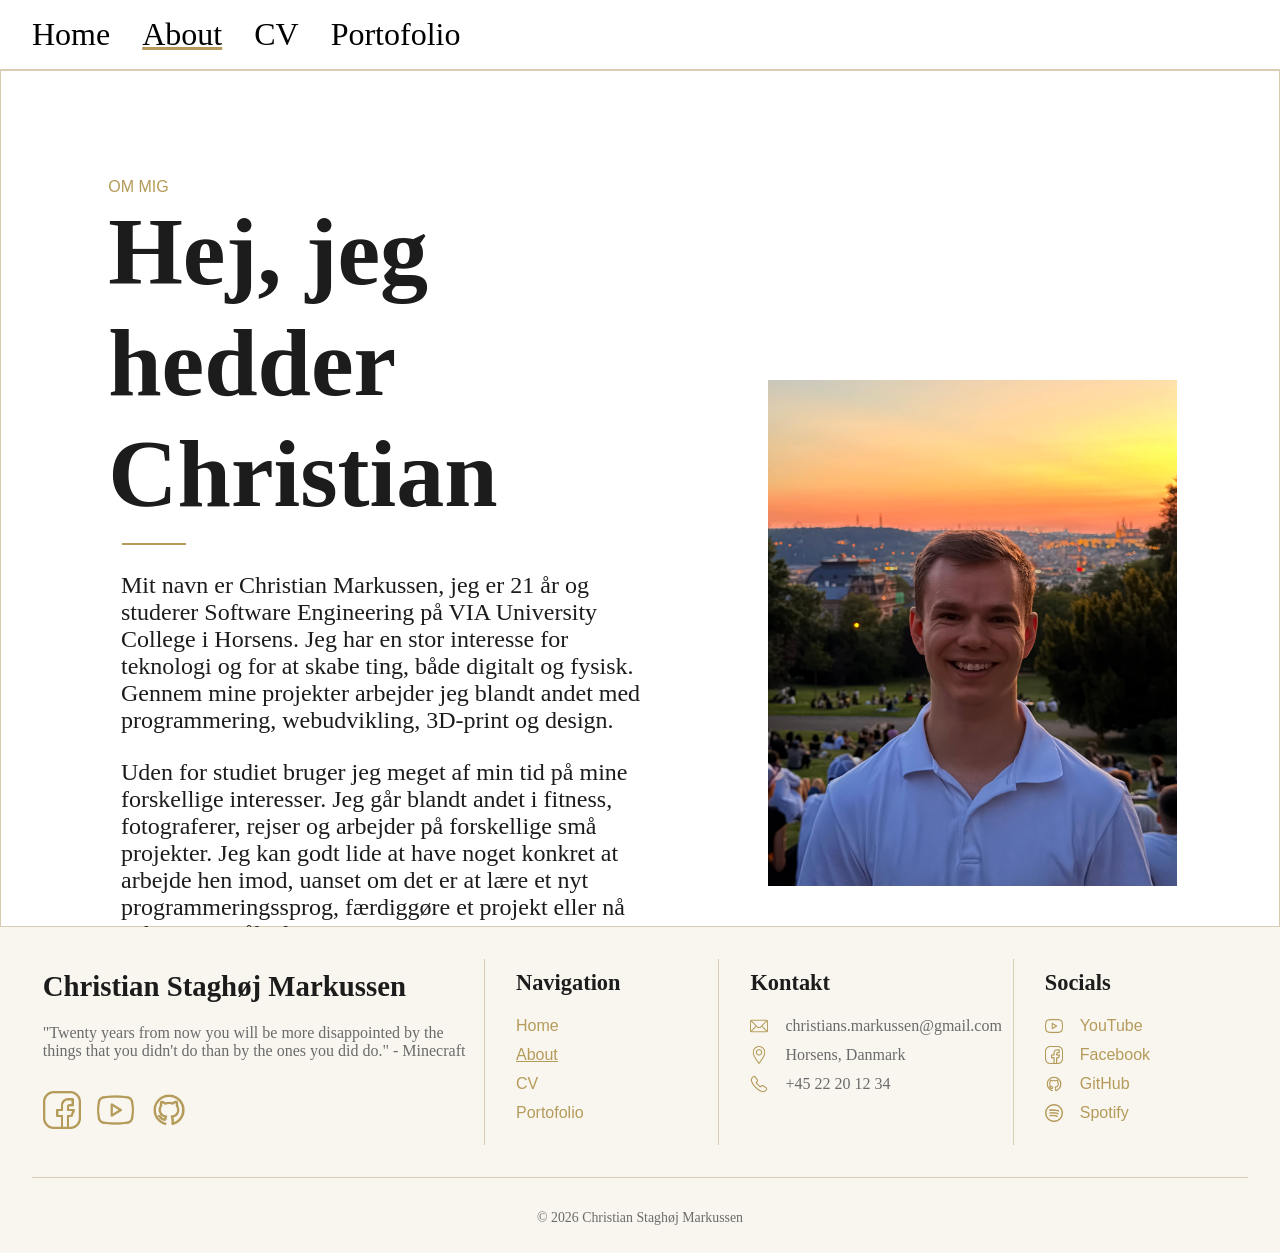
==== about.html @ 7dbb1037 "prøver dette" ====
<!doctype html>
<html lang="en">
  <head>
    <meta charset="UTF-8" />
    <meta name="viewport" content="width=device-width, initial-scale=1.0" />
    <link rel="stylesheet" href="style.css" />
    <title>Portofolio</title>
  </head>
  <body>
    <div class="wrapper">
      <header>
        <nav>
          <ul>
            <li><a href="index.html">Home</a></li>
            <li><a href="about.html" class="active">About</a></li>
            <li><a href="cv.html">CV</a></li>
            <li><a href="portofolio.html">Portofolio</a></li>
          </ul>
        </nav>
      </header>
      <main class="grow">
        <div id="about-intro">
          <section>
            <h3>OM MIG</h3>
            <h1>Hej, jeg hedder Christian</h1>
            <div id="smol-line"></div>
            <p>
              Mit navn er Christian Markussen, jeg er 21 år og studerer Software
              Engineering på VIA University College i Horsens. Jeg har en stor
              interesse for teknologi og for at skabe ting, både digitalt og
              fysisk. Gennem mine projekter arbejder jeg blandt andet med
              programmering, webudvikling, 3D-print og design.
            </p>
            <p>
              Uden for studiet bruger jeg meget af min tid på mine forskellige
              interesser. Jeg går blandt andet i fitness, fotograferer, rejser
              og arbejder på forskellige små projekter. Jeg kan godt lide at
              have noget konkret at arbejde hen imod, uanset om det er at lære
              et nyt programmeringssprog, færdiggøre et projekt eller nå et
              bestemt mål i fitness.
            </p>
            <div id="oplysning-container">
              <div class="oplysninger">
                <h2>21</h2>
                <p>år</p>
              </div>
              <div class="oplysninger">
                <h2>VIA</h2>
                <p>Software Ingeniør</p>
              </div>
              <div class="oplysninger">
                <h2>Horsens</h2>
                <p>Danmark</p>
              </div>
            </div>
          </section>
          <img
            id="portræt"
            src="Pictures/profilpicture.jpeg"
            alt="Et portræt af Christian"
          />
        </div>
      </main>

      <footer>
        <div class="foot-container">
          <div class="footer-section">
            <h1>Christian Staghøj Markussen</h1>
            <p>
              "Twenty years from now you will be more disappointed by the things
              that you didn't do than by the ones you did do." - Minecraft
            </p>
            <div class="logo-section">
              <img src="Pictures/facebook2.png" />
              <img src="Pictures/youtube2.png" />
              <img src="Pictures/github2.png" />
            </div>
          </div>

          <div class="footer-section">
            <h2>Navigation</h2>
            <ul>
              <li><a href="index.html">Home</a></li>
              <li><a href="about.html" class="active">About</a></li>
              <li><a href="cv.html">CV</a></li>
              <li><a href="portofolio.html">Portofolio</a></li>
            </ul>
          </div>

          <div class="footer-section">
            <h2>Kontakt</h2>

            <ul>
              <!--Sæt billede/logo in før lists-->

              <li class="logo" id="email">christians.markussen@gmail.com</li>
              <li class="logo" id="location">Horsens, Danmark</li>
              <li class="logo" id="phone">+45 22 20 12 34</li>
            </ul>
          </div>

          <div class="footer-section">
            <h2>Socials</h2>
            <ul>
              <!--Sæt YouTube video link til rick roll, tihi-->
              <li class="logo" id="youtube">
                <a
                  href="https://youtu.be/eBGIQ7ZuuiU?si=LG_zE3KjSKzvpALM"
                  target="_blank"
                  >YouTube</a
                >
              </li>
              <li class="logo" id="facebook">
                <a
                  href="https://www.facebook.com/christians.markussen/"
                  target="_blank"
                  >Facebook</a
                >
              </li>
              <li class="logo" id="github">
                <a href="https://github.com/ChristianMarkussen" target="_blank"
                  >GitHub</a
                >
              </li>
              <li class="logo" id="spotify">
                <a href="https://open.spotify.com/user/chsm8732" target="_blank"
                  >Spotify</a
                >
              </li>
            </ul>
          </div>
        </div>

        <h3>&#169; 2026 Christian Staghøj Markussen</h3>
      </footer>
    </div>
  </body>
</html>
---- style.css ----
:root {
  --background-color: #f9f6f0;
  --headline-color: #1c1c1c;
  --ancher-color: #b59b5a;
  --border-color: #d8cdb3;
  --subtext-color: #6b6b6b;
}

body {
  margin: 0;
  font-size: 4rem;
  text-align: center;
  background-color: white;
}

.wrapper {
  display: grid;
  grid-template: auto 1fr auto / auto 1fr auto;
  grid-template-columns: minmax(0, 1fr);
  min-height: 100vh;
  grid-template-areas:
    "header"
    "main"
    "footer";
}

.active {
  text-decoration: underline;
  text-decoration-color: var(--ancher-color);
}

header {
  grid-area: header;
}

/*NAVIGATION - NAVIGATION - NAVIGATION - NAVIGATION*/
nav {
  font-family: Georgia, "Times New Roman", Times, serif;
  font-weight: normal;
  background-color: white;
  margin: 0rem;
  border-bottom: 1px solid var(--border-color);
}

nav ul {
  padding: 1rem;
  display: flex;
  flex-wrap: wrap;
  justify-content: left;
  list-style: none;
  font-size: 2rem;
  margin: 0rem;
}

nav a {
  text-decoration: none;
  color: rgb(0, 0, 0);
  padding: 1rem;
  border-radius: 20px;
}

nav a:hover {
  background-color: rgb(217, 217, 217);
}

/*MAIN - MAIN - MAIN - MAIN - MAIN - MAIN - MAIN*/
main {
  grid-area: main;
}

.section {
  padding: 1rem;
  flex-grow: grow;
  background-image: url(Pictures/backgroundjapan.jpeg);
  background-size: cover;
  background-position: right;
  background-repeat: no-repeat;
}

.section h1 {
  font-size: 3rem;
  text-align: left;
  padding-left: 1rem;
  max-width: 100%;
  overflow-wrap: break-word;
}

.section p {
  font-size: 1rem;
  font-family: Georgia, "Times New Roman", Times, serif;
  padding-left: 1rem;
  max-width: 90%;
}

/* INTROTEXT - INTROTEXT - INTROTEXT - INTROTEXT */
.introtext img {
  width: 45%;
  height: auto;
  float: right;
  margin-left: 10px;
  margin-right: 10px;
}

.introtext {
  /*width: 30%;*/
  max-width: 30%;
  box-sizing: border-box;
  overflow: auto;

  text-align: left;
  margin: 3rem;
  margin-top: 5rem;
  background-color: white;

  border-style: groove;
  border-radius: 5px;
}

.introtext a {
  text-decoration: none;
  font-family: "Helvetica Neue", Helvetica, Arial, sans-serif;
  font-style: italic;
  color: var(--ancher-color);
  background-color: white;
  border: 1px solid#b59b5a;

  padding: 0.67rem;
  padding-left: 1.2rem;
  padding-right: 1.2rem;

  border-radius: 2rem;
  font-size: 1rem;
}

.introtext a:hover {
  background-color: #b59b5a;
  color: white;
}

.introtext ul {
  padding: 0.67rem;
  margin: 0rem;
  list-style: none;
}

/* FOOTER - FOOTER - FOOTER - FOOTER -- ik ai btw*/
footer {
  grid-area: footer;
  /*display: grid;
  grid-template-columns: 2fr 1fr 1fr 1fr;
  gap: 0.5rem;
  padding: 1rem;*/
  background-color: var(--background-color);
}

.foot-container {
  display: grid;
  grid-template-columns: 2fr 1fr 1fr 1fr;
  gap: 0.5rem;
  padding-bottom: 2rem;
  margin: 2rem;
  border-bottom: 1px solid var(--border-color);
}

.footer-section:not(:last-child) {
  border-right: 1px solid var(--border-color);
}

.logo-section {
  text-align: left;
  padding-left: 0.67rem;
}

.logo-section > img {
  width: 2.367rem;
}

footer h1 {
  font-size: 1.8rem;
  text-align: left;
  max-width: 100%;
  overflow-wrap: break-word;
  padding: 0.67rem;
  margin: 0;
  color: var(--headline-color);
}

footer h2 {
  font-size: 1.4rem;
  text-align: left;
  max-width: 100%;
  overflow-wrap: break-word;
  padding: 0.67rem;
  padding-left: 1.45rem;
  margin: 0;
  color: var(--headline-color);
}

footer h3 {
  color: var(--subtext-color);
  font-size: 0.867rem;
  font-weight: 500;
  margin: 1.67rem;
}

footer p {
  font-size: 1rem;
  text-align: left;
  max-width: 100%;
  overflow-wrap: break-word;
  padding: 0.67rem;
  margin: 0;
  color: var(--subtext-color);
}

footer ul {
  list-style: none;
  text-decoration: none;
  text-align: left;
  padding: 0.67rem;
  padding-left: 1.45rem;
  margin: 0;
  color: var(--subtext-color);
}

footer li {
  display: grid;
  font-size: 1rem;
  margin-bottom: 0.6767rem;
}

.logo {
  padding-left: 35px;
  background-repeat: no-repeat;
  background-size: contain;
}

#email {
  background-image: url(Pictures/email2.png);
}

#location {
  background-image: url(Pictures/location2.png);
}

#phone {
  background-image: url(Pictures/phone2.png);
}

#youtube {
  background-image: url(Pictures/youtube2.png);
}

#facebook {
  background-image: url(Pictures/facebook2.png);
}

#github {
  background-image: url(Pictures/github2.png);
}

#spotify {
  background-image: url(Pictures/spotify2.png);
}

footer a {
  text-decoration: none;
  color: var(--ancher-color);
  font-family: sans-serif;
  font-weight: 500;
}

/*Portofolio - Portofolio - Portofolio - Portofolio*/
.grow {
  display: flex;
  flex-direction: column;
  align-items: center;
  flex-grow: grow;
}

#projekt-title {
  font-size: 3.67rem;
  margin: 0;
  margin-top: 2rem;
}

#projekt-rubrik {
  font-size: 1rem;
  font-weight: normal;
  font-style: italic;
  color: var(--subtext-color);
}

.project-text h3 {
  font-size: 0.67rem;
  font-weight: normal;
  margin: 0;
  font-family: "Helvetica Neue", Helvetica, Arial, sans-serif;
  color: #b59b5a;
}

.project-text h2 {
  font-size: 1.4rem;
  margin-top: 0.5rem;
}

.project-text p {
  font-size: 1rem;
}

.project-container {
  display: grid;
  grid-template-columns: repeat(3, 1fr);
  gap: 4.4rem;
  margin: 4rem;
  overflow: auto;
  padding: 3rem;
}

.project img {
  width: 90%;
  height: 380px;
  display: block;
  object-fit: cover;
}

#desktop {
  object-position: center;
}

#smol-line {
  width: 64px;
  height: 2px;
  background: var(--ancher-color);
  margin: 0.867rem;
  padding: 0;
}

.project-text {
  position: relative;
  background: white;
  margin: -6rem 0 0 1.67rem;
  padding: 24px;
  text-align: left;
  border-top: 2px solid var(--ancher-color);
  /*Box shadow fundet online*/
  /*box-shadow:
    rgba(0, 0, 0, 0.07) 0px 1px 2px,
    rgba(0, 0, 0, 0.07) 0px 2px 4px,
    rgba(0, 0, 0, 0.07) 0px 4px 8px,
    rgba(0, 0, 0, 0.07) 0px 8px 16px,
    rgba(0, 0, 0, 0.07) 0px 16px 32px,
    rgba(0, 0, 0, 0.07) 0px 32px 64px;*/

  box-shadow:
    rgba(67, 71, 85, 0.27) 0px 0px 0.25em,
    rgba(90, 125, 188, 0.05) 0px 0.25em 1em;
}

/*About - About - About - About - About - About*/
#about-intro {
  display: grid;
  grid-template-columns: 3fr 2fr;
  align-items: center;
  border: 1px solid var(--border-color);
  height: 95vh;
}

section {
  display: flex;
  flex-direction: column;
  margin: 6.7rem;
  text-align: left;
  color: var(--headline-color);
}

section h1 {
  font-size: 6rem;
  margin: 0;
}

section h3 {
  margin: 0;
  font-size: 1rem;
  font-family: "Helvetica Neue", Helvetica, Arial, sans-serif;
  color: var(--ancher-color);
  font-weight: normal;
}

section p {
  font-size: 1.5rem;
  margin: 0.8rem;
}

.oplysninger h2 {
  font-size: 2.67rem;
  margin: 0;
  line-height: 1;
}

.oplysninger p {
  font-size: 1rem;
  font-family: "Helvetica Neue", Helvetica, Arial, sans-serif;
  margin: 0;
  color: var(--subtext-color);
}

#oplysning-container {
  display: flex;
  gap: 3rem;
  padding-top: 25px;
  margin-top: 40px;
  border-top: 1px solid var(--border-color);
  box-sizing: border-box;
}

.oplysninger {
  text-align: left;
  margin: 0;
}

#portræt {
  display: flex;
  max-width: 80%;
  align-items: center;
  justify-content: center;
}

/*Media Queries - Media Queries - Media Queries*/

@media (width>1400px) {
  .section {
    height: 92vh;
  }
  .introtext img {
    max-width: 38%;
  }
}

/* Adjust for UNDER 1000 pixels */
@media (max-width: 1000px) {
  .introtext {
    width: 80%;
    max-width: 50%;
    margin: auto;
    text-align: center;
  }

  .introtext img {
    width: 70%;
    max-width: 90%;
    display: block;
    margin: auto;
    float: none;
  }

  .introtext h1 {
    font-size: 2rem;
    text-align: center;
    padding-left: 0;
  }

  .introtext ul {
    text-align: center;
  }

  nav ul {
    justify-content: center;
  }

  .project-container {
    grid-template-columns: repeat(2, 1fr);
  }
}

@media (max-width: 760px) {
  .foot-container {
    grid-template-columns: 2fr 1fr;
    gap: 0rem;
  }

  /* removes my earlier border-right on each foot-section except last */
  .footer-section:not(:last-child) {
    border-right: none;
  }

  .footer-section:nth-child(odd) {
    border-right: 1px solid var(--border-color);
  }

  .footer-section:nth-child(1),
  .footer-section:nth-child(2) {
    border-bottom: 1px solid var(--border-color);
  }

  .introtext {
    max-width: 67.67%;
  }
}

@media (max-width: 520px) {
  nav ul {
    font-size: 1.5rem;
  }

  .introtext h1 {
    font-size: 1.67rem;
  }

  .project-container {
    grid-template-columns: 1fr;
    margin: 1rem;
  }

  #projekt-title {
    font-size: 2.3rem;
  }

  #projekt-rubrik {
    max-width: 75%;
  }
}

@media (max-width: 400px) {
  .introtext {
    width: auto;
    max-width: 85%;
  }

  .foot-container {
    grid-template-columns: 1fr;
    gap: 0rem;
  }

  .footer-section:nth-child(odd) {
    border-right: none;
  }

  .footer-section:not(:last-child) {
    border-bottom: 1px solid var(--border-color);
  }
}
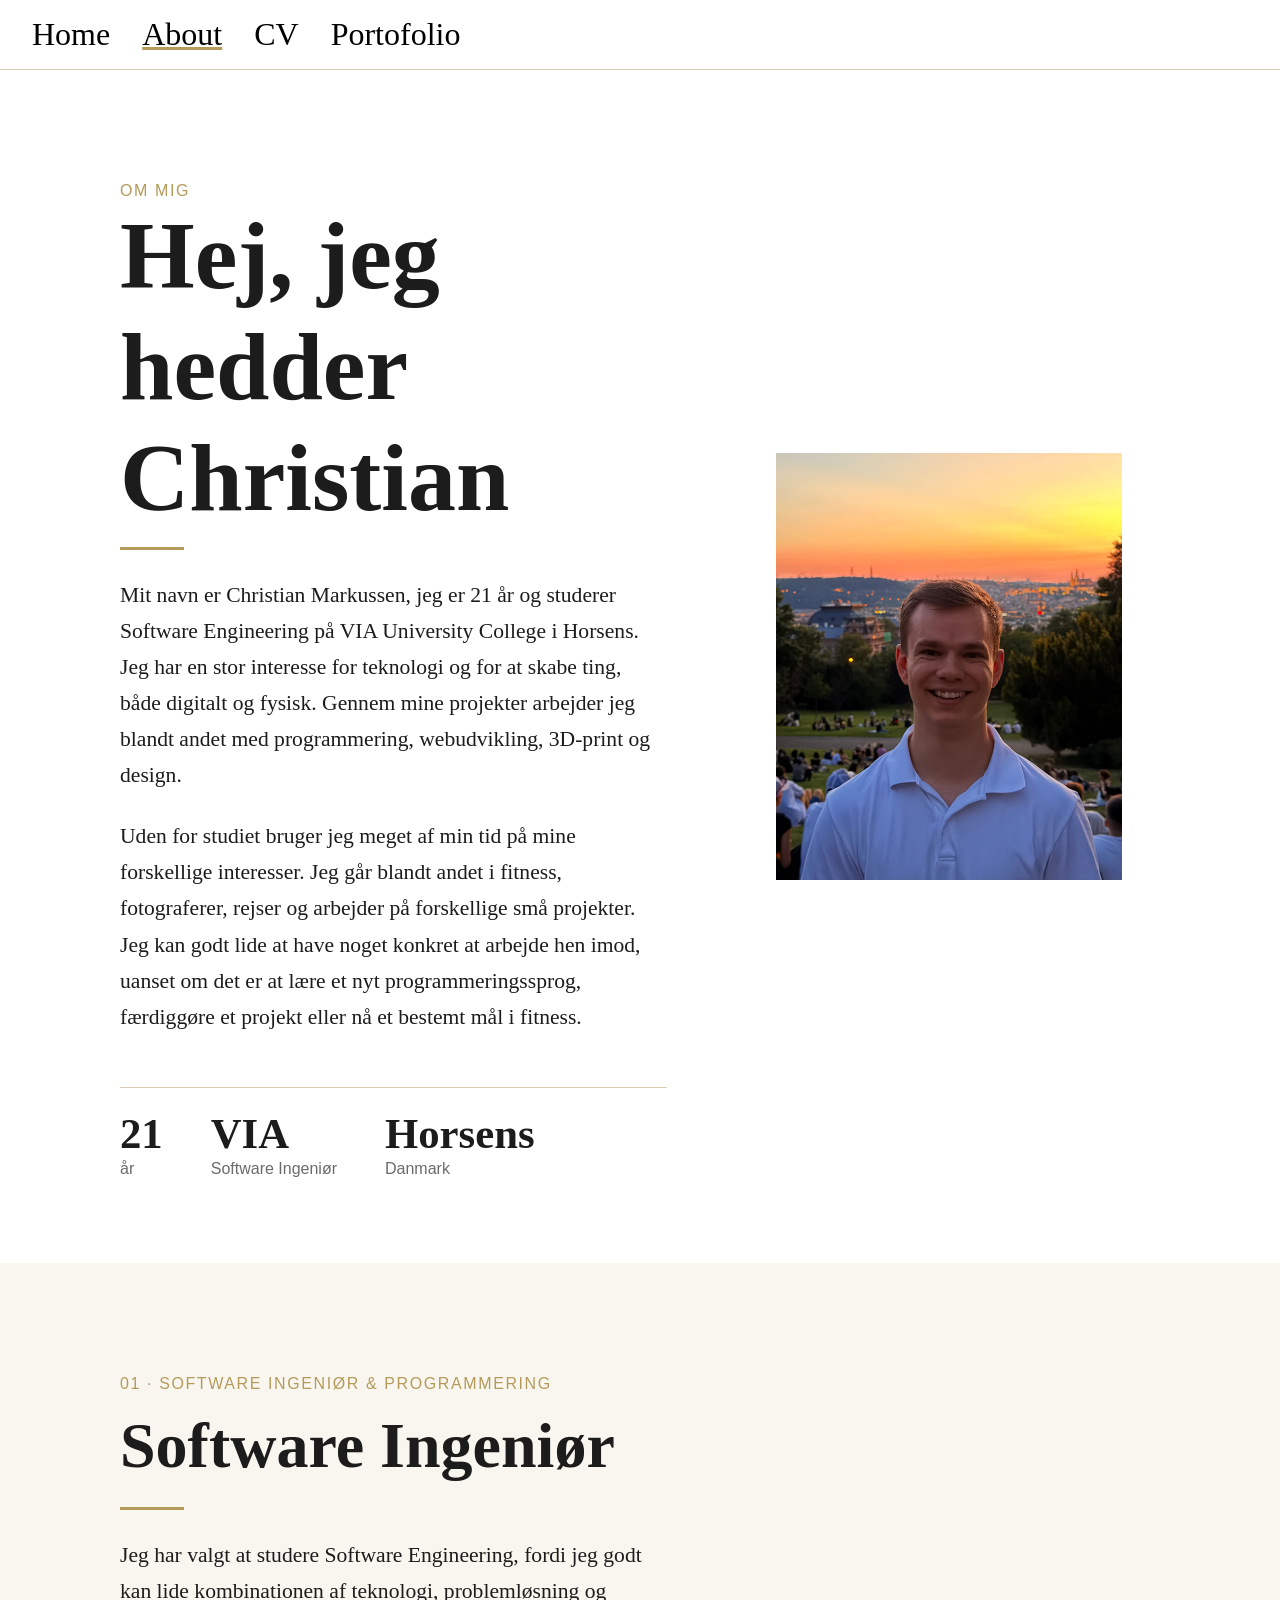
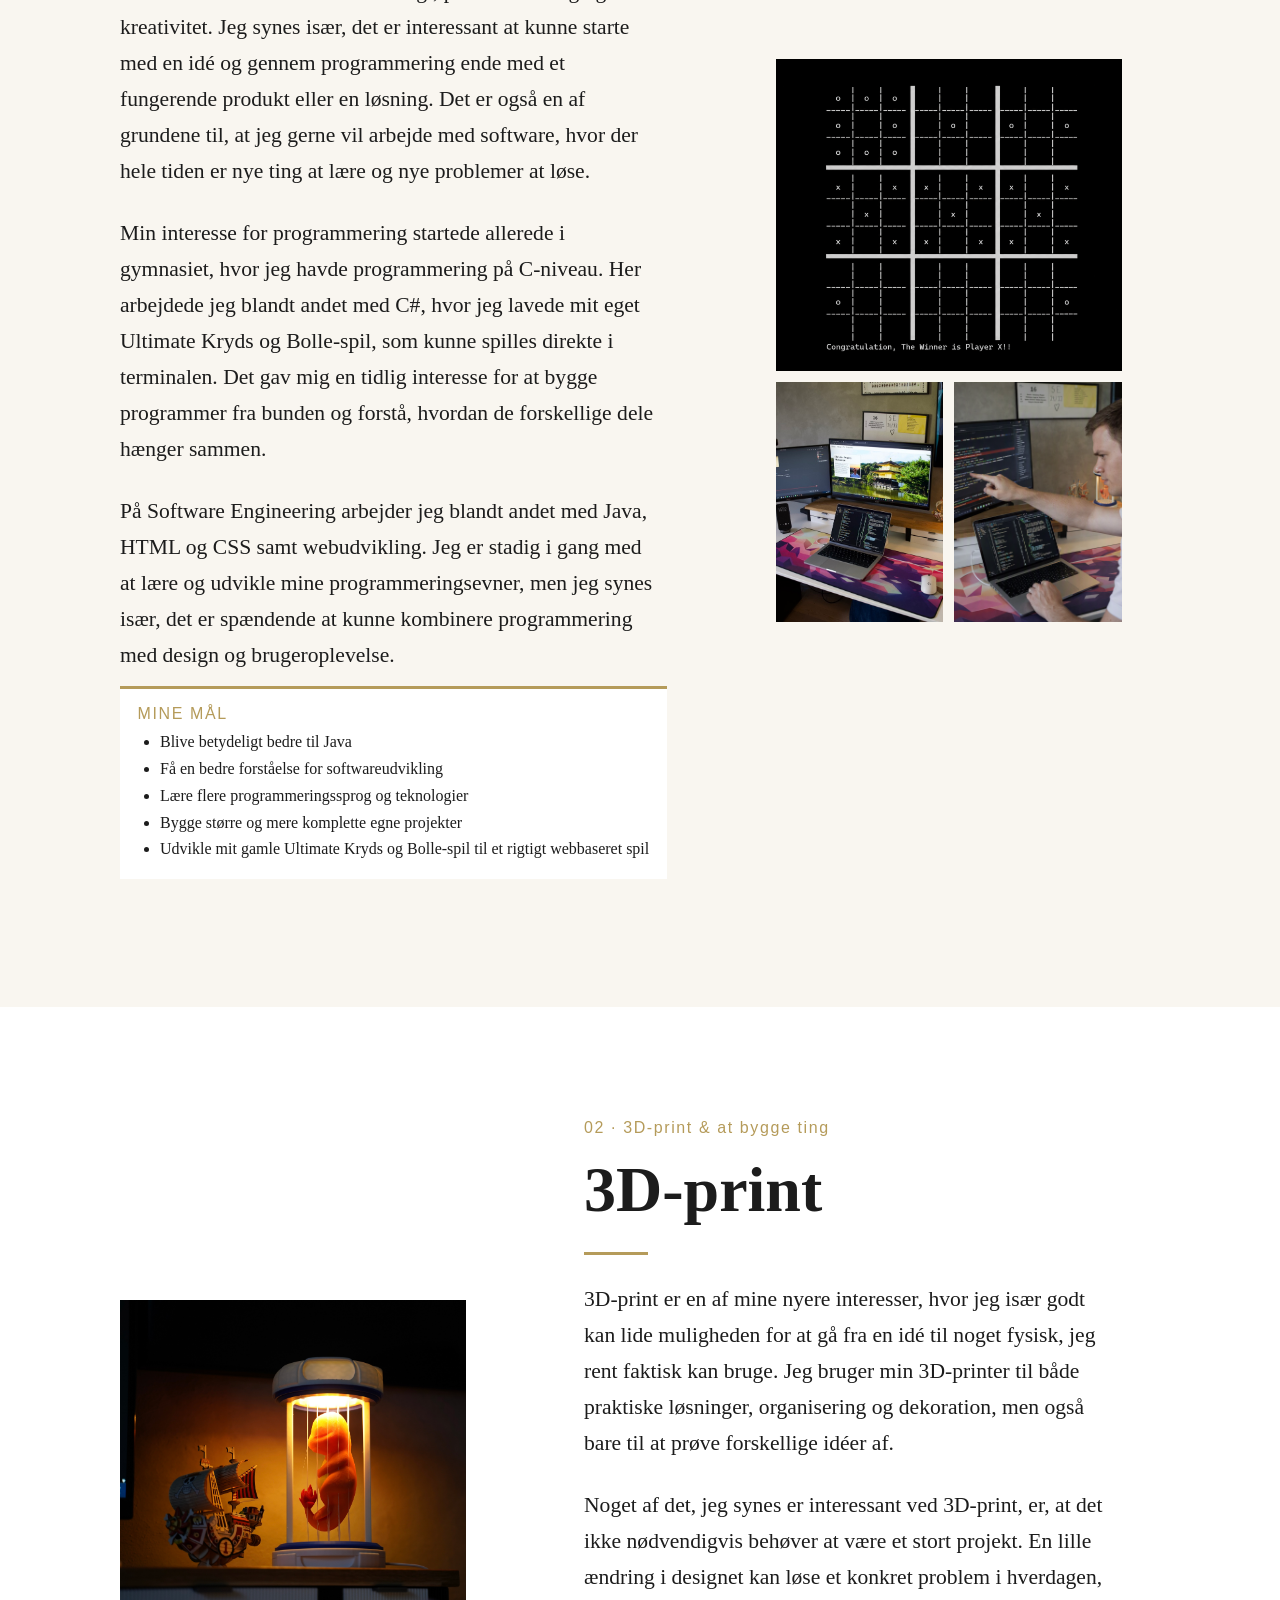
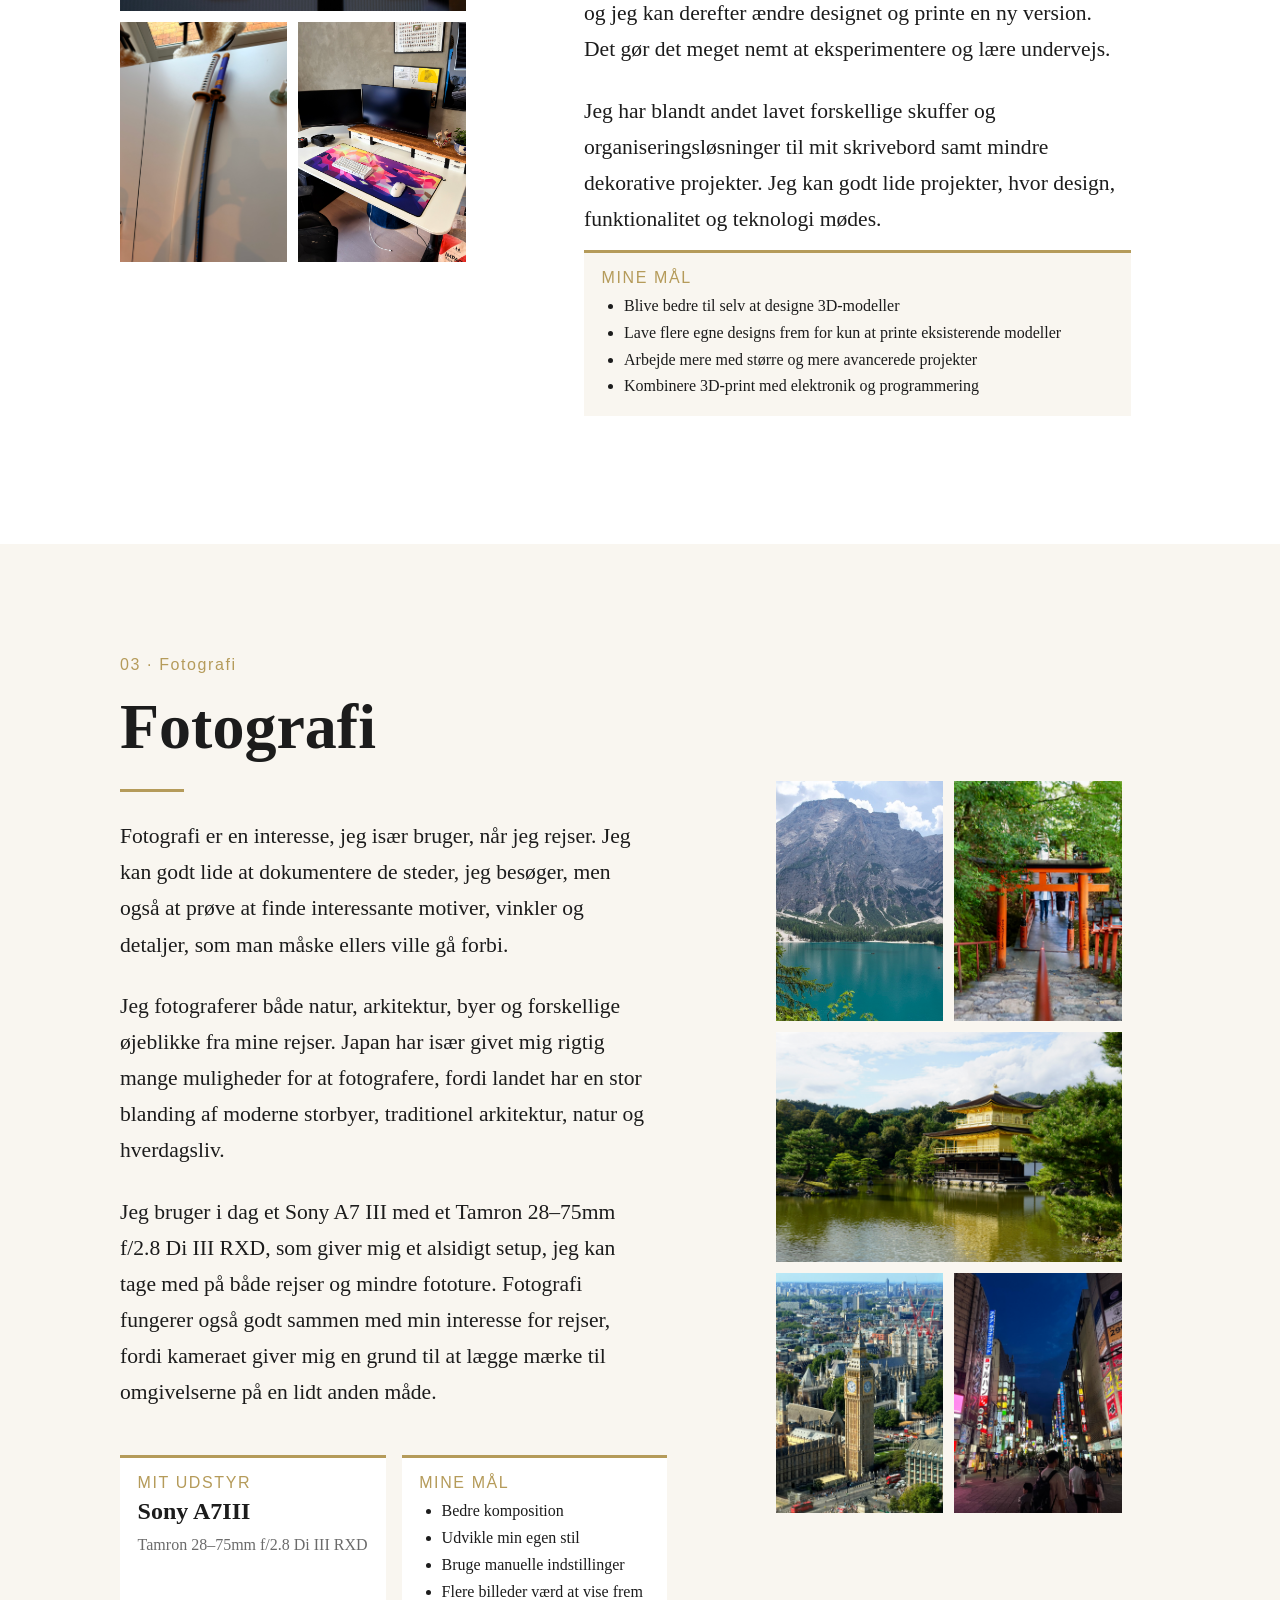
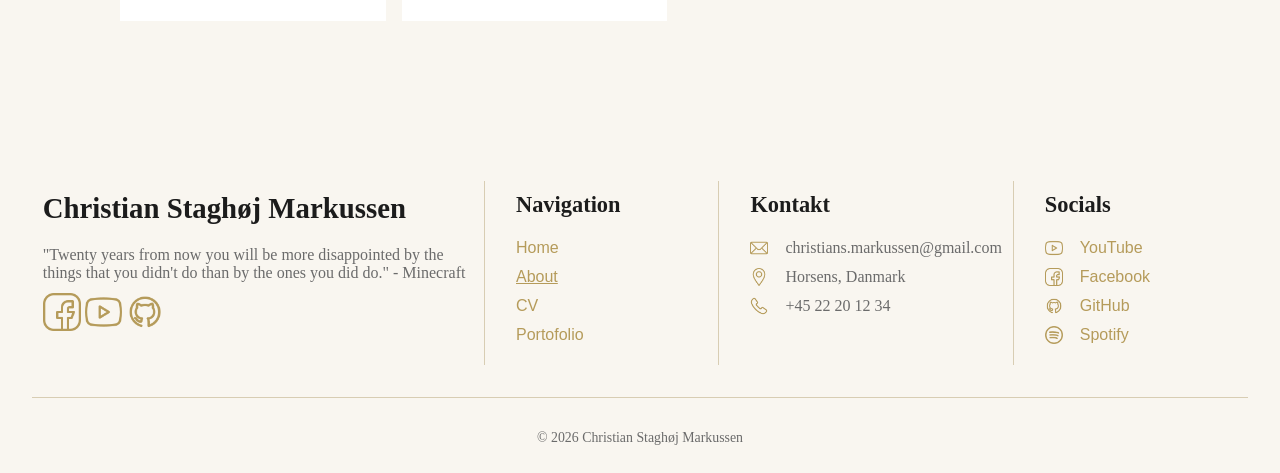
==== commit 1a5eccb4: "About page 1-3" ====
--- a/about.html
+++ b/about.html
@@ -19,7 +19,7 @@
         </nav>
       </header>
       <main class="grow">
-        <div id="about-intro">
+        <div class="about-intro">
           <section>
             <h3>OM MIG</h3>
             <h1>Hej, jeg hedder Christian</h1>
@@ -59,6 +59,150 @@
             src="Pictures/profilpicture.jpeg"
             alt="Et portræt af Christian"
           />
+        </div>
+        <div class="about-intro">
+          <section>
+            <h3>01 · SOFTWARE INGENIØR & PROGRAMMERING</h3>
+            <h2>Software Ingeniør</h2>
+            <div id="smol-line"></div>
+            <p>
+              Jeg har valgt at studere Software Engineering, fordi jeg godt kan
+              lide kombinationen af teknologi, problemløsning og kreativitet.
+              Jeg synes især, det er interessant at kunne starte med en idé og
+              gennem programmering ende med et fungerende produkt eller en
+              løsning. Det er også en af grundene til, at jeg gerne vil arbejde
+              med software, hvor der hele tiden er nye ting at lære og nye
+              problemer at løse.
+            </p>
+            <p>
+              Min interesse for programmering startede allerede i gymnasiet,
+              hvor jeg havde programmering på C-niveau. Her arbejdede jeg blandt
+              andet med C#, hvor jeg lavede mit eget Ultimate Kryds og
+              Bolle-spil, som kunne spilles direkte i terminalen. Det gav mig en
+              tidlig interesse for at bygge programmer fra bunden og forstå,
+              hvordan de forskellige dele hænger sammen.
+            </p>
+            <p>
+              På Software Engineering arbejder jeg blandt andet med Java, HTML
+              og CSS samt webudvikling. Jeg er stadig i gang med at lære og
+              udvikle mine programmeringsevner, men jeg synes især, det er
+              spændende at kunne kombinere programmering med design og
+              brugeroplevelse.
+            </p>
+            <div class="mine-mål">
+              <h3>MINE MÅL</h3>
+              <ul>
+                <li>Blive betydeligt bedre til Java</li>
+                <li>Få en bedre forståelse for softwareudvikling</li>
+                <li>Lære flere programmeringssprog og teknologier</li>
+                <li>Bygge større og mere komplette egne projekter</li>
+                <li>
+                  Udvikle mit gamle Ultimate Kryds og Bolle-spil til et rigtigt
+                  webbaseret spil
+                </li>
+              </ul>
+            </div>
+          </section>
+          <div class="about-images">
+            <img class="p1" src="Pictures/krydsogbolle2.png" />
+            <img class="p2" src="Pictures/softwaresetup.jpeg" />
+            <img class="p3" src="Pictures/solving.png" />
+          </div>
+        </div>
+
+        <div class="about-intro" id="text-right">
+          <div class="about-images">
+            <img class="p1" src="Pictures/charmander.jpeg" />
+            <img class="p2" src="Pictures/katanas.jpeg" />
+            <img class="p3" src="Pictures/desktop2.jpeg" />
+          </div>
+          <section>
+            <h3>02 · 3D-print & at bygge ting</h3>
+            <h2>3D-print</h2>
+            <div id="smol-line"></div>
+            <p>
+              3D-print er en af mine nyere interesser, hvor jeg især godt kan
+              lide muligheden for at gå fra en idé til noget fysisk, jeg rent
+              faktisk kan bruge. Jeg bruger min 3D-printer til både praktiske
+              løsninger, organisering og dekoration, men også bare til at prøve
+              forskellige idéer af.
+            </p>
+            <p>
+              Noget af det, jeg synes er interessant ved 3D-print, er, at det
+              ikke nødvendigvis behøver at være et stort projekt. En lille
+              ændring i designet kan løse et konkret problem i hverdagen, og jeg
+              kan derefter ændre designet og printe en ny version. Det gør det
+              meget nemt at eksperimentere og lære undervejs.
+            </p>
+            <p>
+              Jeg har blandt andet lavet forskellige skuffer og
+              organiseringsløsninger til mit skrivebord samt mindre dekorative
+              projekter. Jeg kan godt lide projekter, hvor design,
+              funktionalitet og teknologi mødes.
+            </p>
+            <div class="mine-mål">
+              <h3>MINE MÅL</h3>
+              <ul>
+                <li>Blive bedre til selv at designe 3D-modeller</li>
+                <li>
+                  Lave flere egne designs frem for kun at printe eksisterende
+                  modeller
+                </li>
+                <li>Arbejde mere med større og mere avancerede projekter</li>
+                <li>Kombinere 3D-print med elektronik og programmering</li>
+              </ul>
+            </div>
+          </section>
+        </div>
+
+        <div class="about-intro">
+          <section>
+            <h3>03 · Fotografi</h3>
+            <h2>Fotografi</h2>
+            <div id="smol-line"></div>
+            <p>
+              Fotografi er en interesse, jeg især bruger, når jeg rejser. Jeg
+              kan godt lide at dokumentere de steder, jeg besøger, men også at
+              prøve at finde interessante motiver, vinkler og detaljer, som man
+              måske ellers ville gå forbi.
+            </p>
+            <p>
+              Jeg fotograferer både natur, arkitektur, byer og forskellige
+              øjeblikke fra mine rejser. Japan har især givet mig rigtig mange
+              muligheder for at fotografere, fordi landet har en stor blanding
+              af moderne storbyer, traditionel arkitektur, natur og hverdagsliv.
+            </p>
+            <p>
+              Jeg bruger i dag et Sony A7 III med et Tamron 28–75mm f/2.8 Di III
+              RXD, som giver mig et alsidigt setup, jeg kan tage med på både
+              rejser og mindre fototure. Fotografi fungerer også godt sammen med
+              min interesse for rejser, fordi kameraet giver mig en grund til at
+              lægge mærke til omgivelserne på en lidt anden måde.
+            </p>
+            <div class="about-box">
+              <div class="mine-mål">
+                <h3>MIT UDSTYR</h3>
+                <h1>Sony A7III</h1>
+                <p>Tamron 28–75mm f/2.8 Di III RXD</p>
+              </div>
+              <div class="mine-mål">
+                <h3>MINE MÅL</h3>
+                <ul>
+                  <li>Bedre komposition</li>
+                  <li>Udvikle min egen stil</li>
+                  <li>Bruge manuelle indstillinger</li>
+                  <li>Flere billeder værd at vise frem</li>
+                </ul>
+              </div>
+            </div>
+          </section>
+          <div class="about-images">
+            <img class="p1" src="Pictures/backgroundjapan.jpeg" />
+            <img class="p2" src="Pictures/londoneye.jpeg" />
+            <img class="p3" src="Pictures/japannight.jpeg" />
+            <img class="p4" src="Pictures/fedsø.jpeg" />
+            <img class="p5" src="Pictures/torigate.jpeg" />
+          </div>
         </div>
       </main>
 
--- a/style.css
+++ b/style.css
@@ -8,16 +8,16 @@
 
 body {
   margin: 0;
-  font-size: 4rem;
+  font-size: 1rem;
   text-align: center;
   background-color: white;
 }
 
 .wrapper {
   display: grid;
-  grid-template: auto 1fr auto / auto 1fr auto;
+  grid-template-rows: auto 1fr auto;
   grid-template-columns: minmax(0, 1fr);
-  min-height: 100vh;
+  height: 100vh;
   grid-template-areas:
     "header"
     "main"
@@ -139,7 +139,7 @@
 
 .introtext ul {
   padding: 0.67rem;
-  margin: 0rem;
+  margin: 0.67rem 0.67rem 0.67rem 0;
   list-style: none;
 }
 
@@ -275,7 +275,7 @@
   display: flex;
   flex-direction: column;
   align-items: center;
-  flex-grow: grow;
+  flex-grow: 1;
 }
 
 #projekt-title {
@@ -312,9 +312,10 @@
   display: grid;
   grid-template-columns: repeat(3, 1fr);
   gap: 4.4rem;
-  margin: 4rem;
+  margin: 6.7rem;
   overflow: auto;
-  padding: 3rem;
+  padding-bottom: 3rem;
+  padding: 0.5rem;
 }
 
 .project img {
@@ -330,9 +331,10 @@
 
 #smol-line {
   width: 64px;
-  height: 2px;
+  height: 3px;
   background: var(--ancher-color);
-  margin: 0.867rem;
+  margin-top: 0.867rem;
+  margin-bottom: 0.867rem;
   padding: 0;
 }
 
@@ -358,20 +360,24 @@
 }
 
 /*About - About - About - About - About - About*/
-#about-intro {
+.about-intro {
+  padding: 20px 120px 80px;
   display: grid;
   grid-template-columns: 3fr 2fr;
+  column-gap: 5rem;
   align-items: center;
-  border: 1px solid var(--border-color);
-  height: 95vh;
+  /*border-bottom: 1px solid var(--border-color);*/
+  height: auto;
+  padding-top: 5rem;
 }
 
 section {
   display: flex;
   flex-direction: column;
-  margin: 6.7rem;
   text-align: left;
   color: var(--headline-color);
+  max-width: 95%;
+  margin-top: 2rem;
 }
 
 section h1 {
@@ -382,14 +388,17 @@
 section h3 {
   margin: 0;
   font-size: 1rem;
+  letter-spacing: 1.6px;
   font-family: "Helvetica Neue", Helvetica, Arial, sans-serif;
   color: var(--ancher-color);
   font-weight: normal;
 }
 
 section p {
-  font-size: 1.5rem;
+  font-size: 1.35rem;
   margin: 0.8rem;
+  margin-left: 0;
+  line-height: 1.67;
 }
 
 .oplysninger h2 {
@@ -412,6 +421,7 @@
   margin-top: 40px;
   border-top: 1px solid var(--border-color);
   box-sizing: border-box;
+  flex-wrap: wrap;
 }
 
 .oplysninger {
@@ -421,9 +431,131 @@
 
 #portræt {
   display: flex;
-  max-width: 80%;
+  max-width: 90%;
   align-items: center;
   justify-content: center;
+}
+
+.about-images {
+  max-width: 90%;
+  display: grid;
+  grid-template-areas:
+    "p4 p5"
+    "p1 p1"
+    "p2 p3";
+  gap: 0.67rem;
+}
+
+section h2 {
+  font-size: 4rem;
+  margin-top: 1rem;
+  margin-bottom: 0.67rem;
+}
+
+.p1 {
+  grid-area: p1;
+  max-width: 100%;
+  object-fit: contain;
+}
+
+.p2 {
+  width: 100%;
+  height: 15rem;
+  grid-area: p2;
+  object-fit: cover;
+  display: block;
+}
+
+.p3 {
+  width: 100%;
+  height: 15rem;
+  grid-area: p3;
+  object-fit: cover;
+  display: block;
+}
+
+.p4 {
+  width: 100%;
+  height: 15rem;
+  grid-area: p4;
+  object-fit: cover;
+  display: block;
+}
+
+.p5 {
+  width: 100%;
+  height: 15rem;
+  grid-area: p5;
+  object-fit: cover;
+  display: block;
+}
+
+.about-box {
+  margin-top: 2rem;
+  max-width: 100%;
+  display: flex;
+  flex-wrap: wrap;
+  gap: 1rem;
+  justify-content: space-between;
+  flex: 1;
+}
+
+.about-box > .mine-mål {
+  flex: 1;
+}
+
+.about-images img:last-child {
+  justify-self: end;
+}
+
+.mine-mål {
+  max-width: 100%;
+  border-top: 3px solid var(--ancher-color);
+  margin-bottom: 3rem;
+}
+
+.mine-mål li {
+  line-height: 1.67;
+}
+
+.mine-mål h1 {
+  font-size: 1.5rem;
+  margin: 0;
+  padding: 0rem 0 0.4rem 1.1rem;
+  color: var(--headline-color);
+}
+
+.mine-mål p {
+  padding: 0rem 1.1rem 0.4rem 1.1rem;
+  font-size: 1rem;
+  margin: 0;
+  line-height: 1.67;
+  color: var(--subtext-color);
+}
+
+.mine-mål h3 {
+  padding: 1rem 0 0.4rem 1.1rem;
+}
+
+.mine-mål ul {
+  margin: 0;
+  margin-bottom: 1rem;
+}
+
+.grow .about-intro:nth-child(even) .mine-mål {
+  background-color: white;
+}
+
+.grow .about-intro:nth-child(odd) .mine-mål {
+  background-color: var(--background-color);
+}
+
+.grow .about-intro:nth-child(even) {
+  background-color: var(--background-color);
+}
+
+#text-right {
+  grid-template-columns: 2fr 3fr;
 }
 
 /*Media Queries - Media Queries - Media Queries*/
@@ -471,9 +603,43 @@
   .project-container {
     grid-template-columns: repeat(2, 1fr);
   }
-}
-
-@media (max-width: 760px) {
+
+  .about-intro {
+    grid-template-columns: 1fr;
+    height: auto;
+  }
+
+  #text-right {
+    grid-template-columns: 1fr;
+    height: auto;
+  }
+
+  #portræt {
+    margin: 2rem auto 2rem auto;
+  }
+
+  section h1 {
+    font-size: 2.67rem;
+  }
+
+  section p {
+    font-size: 1.2rem;
+  }
+
+  #oplysning-container {
+    justify-content: center;
+  }
+
+  .oplysninger h2 {
+    font-size: 2rem;
+  }
+
+  .oplysninger p {
+    font-size: 0.9rem;
+  }
+}
+
+@media (max-width: 850px) {
   .foot-container {
     grid-template-columns: 2fr 1fr;
     gap: 0rem;
@@ -496,9 +662,13 @@
   .introtext {
     max-width: 67.67%;
   }
-}
-
-@media (max-width: 520px) {
+
+  .about-box {
+    flex-direction: column;
+  }
+}
+
+@media (max-width: 560px) {
   nav ul {
     font-size: 1.5rem;
   }
@@ -518,6 +688,35 @@
 
   #projekt-rubrik {
     max-width: 75%;
+  }
+
+  .foot-container {
+    grid-template-columns: 1fr;
+    gap: 0rem;
+  }
+
+  .footer-section:nth-child(odd) {
+    border-right: none;
+  }
+
+  .footer-section:not(:last-child) {
+    border-bottom: 1px solid var(--border-color);
+  }
+
+  .about-intro {
+    padding: 20px 40px 80px;
+  }
+
+  .oplysninger {
+    text-align: center;
+  }
+
+  section {
+    text-align: center;
+  }
+
+  #smol-line {
+    margin: auto;
   }
 }
 
@@ -526,17 +725,4 @@
     width: auto;
     max-width: 85%;
   }
-
-  .foot-container {
-    grid-template-columns: 1fr;
-    gap: 0rem;
-  }
-
-  .footer-section:nth-child(odd) {
-    border-right: none;
-  }
-
-  .footer-section:not(:last-child) {
-    border-bottom: 1px solid var(--border-color);
-  }
-}
+}
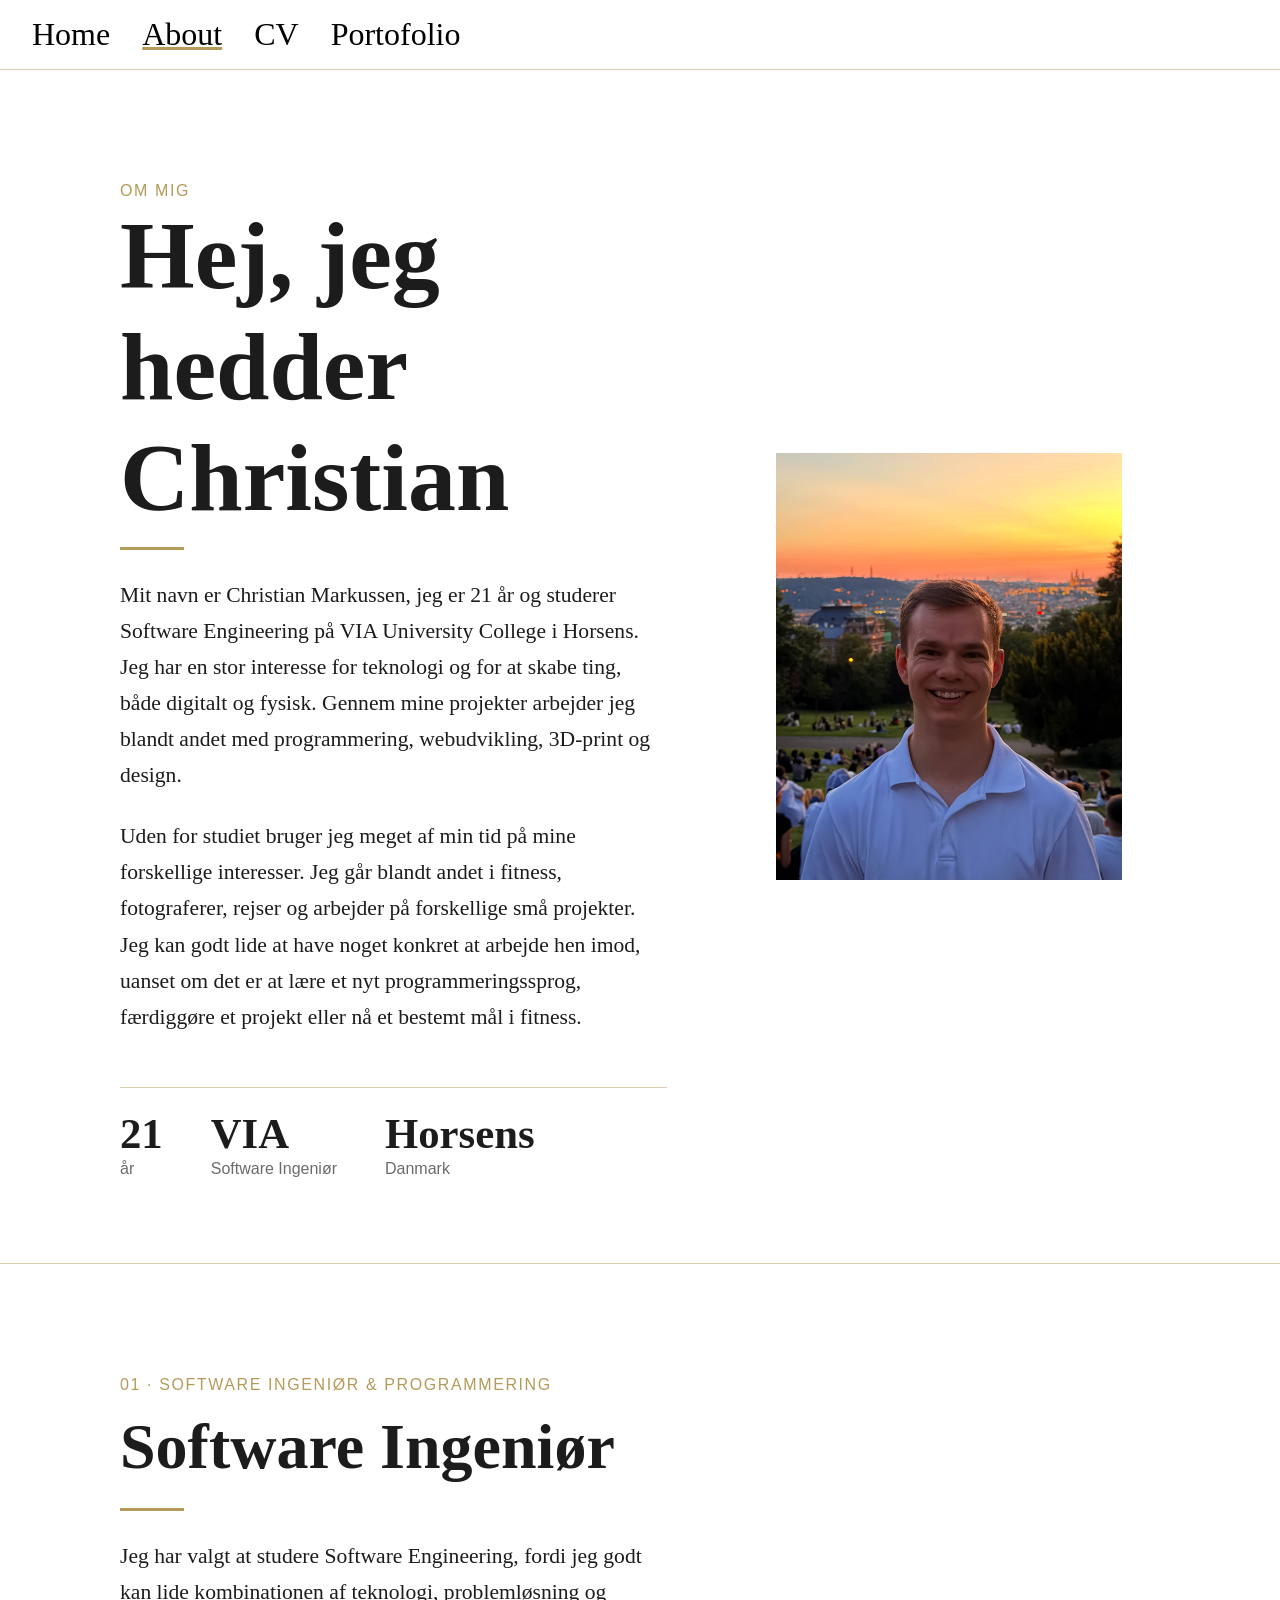
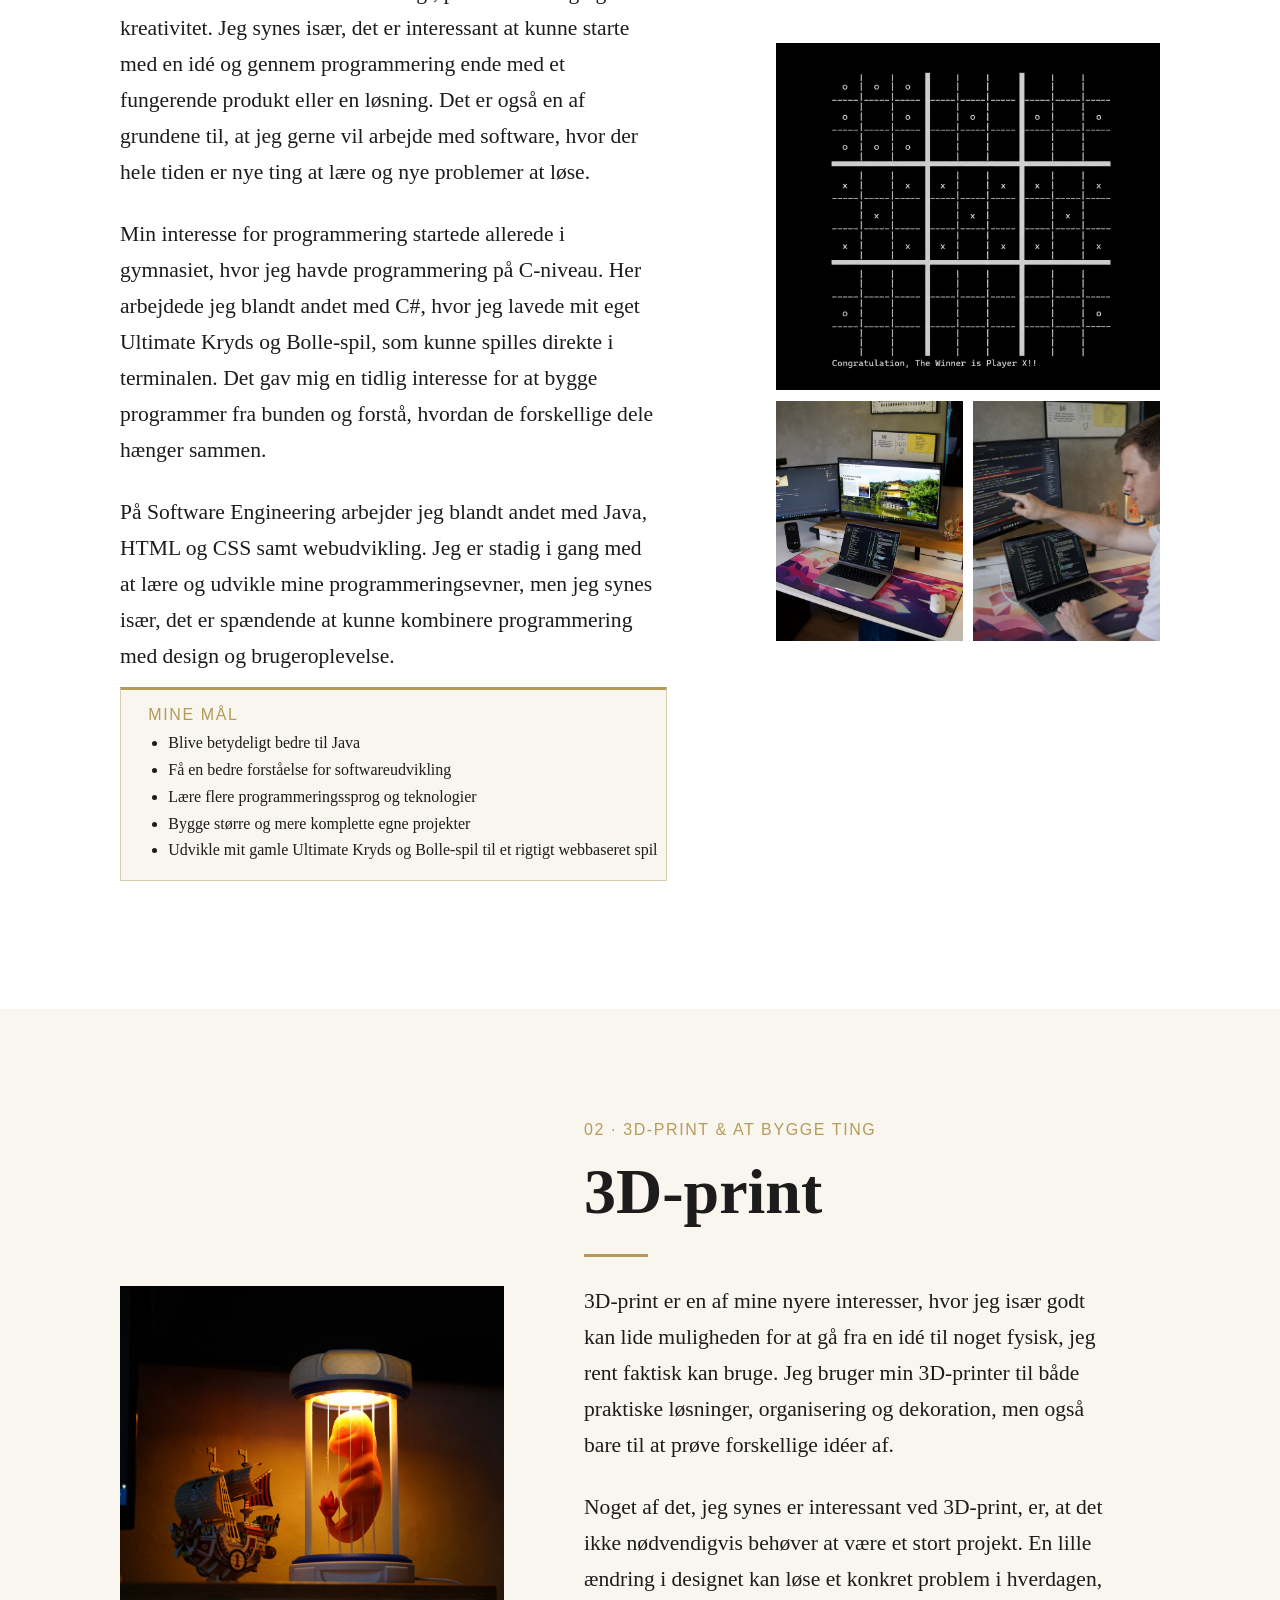
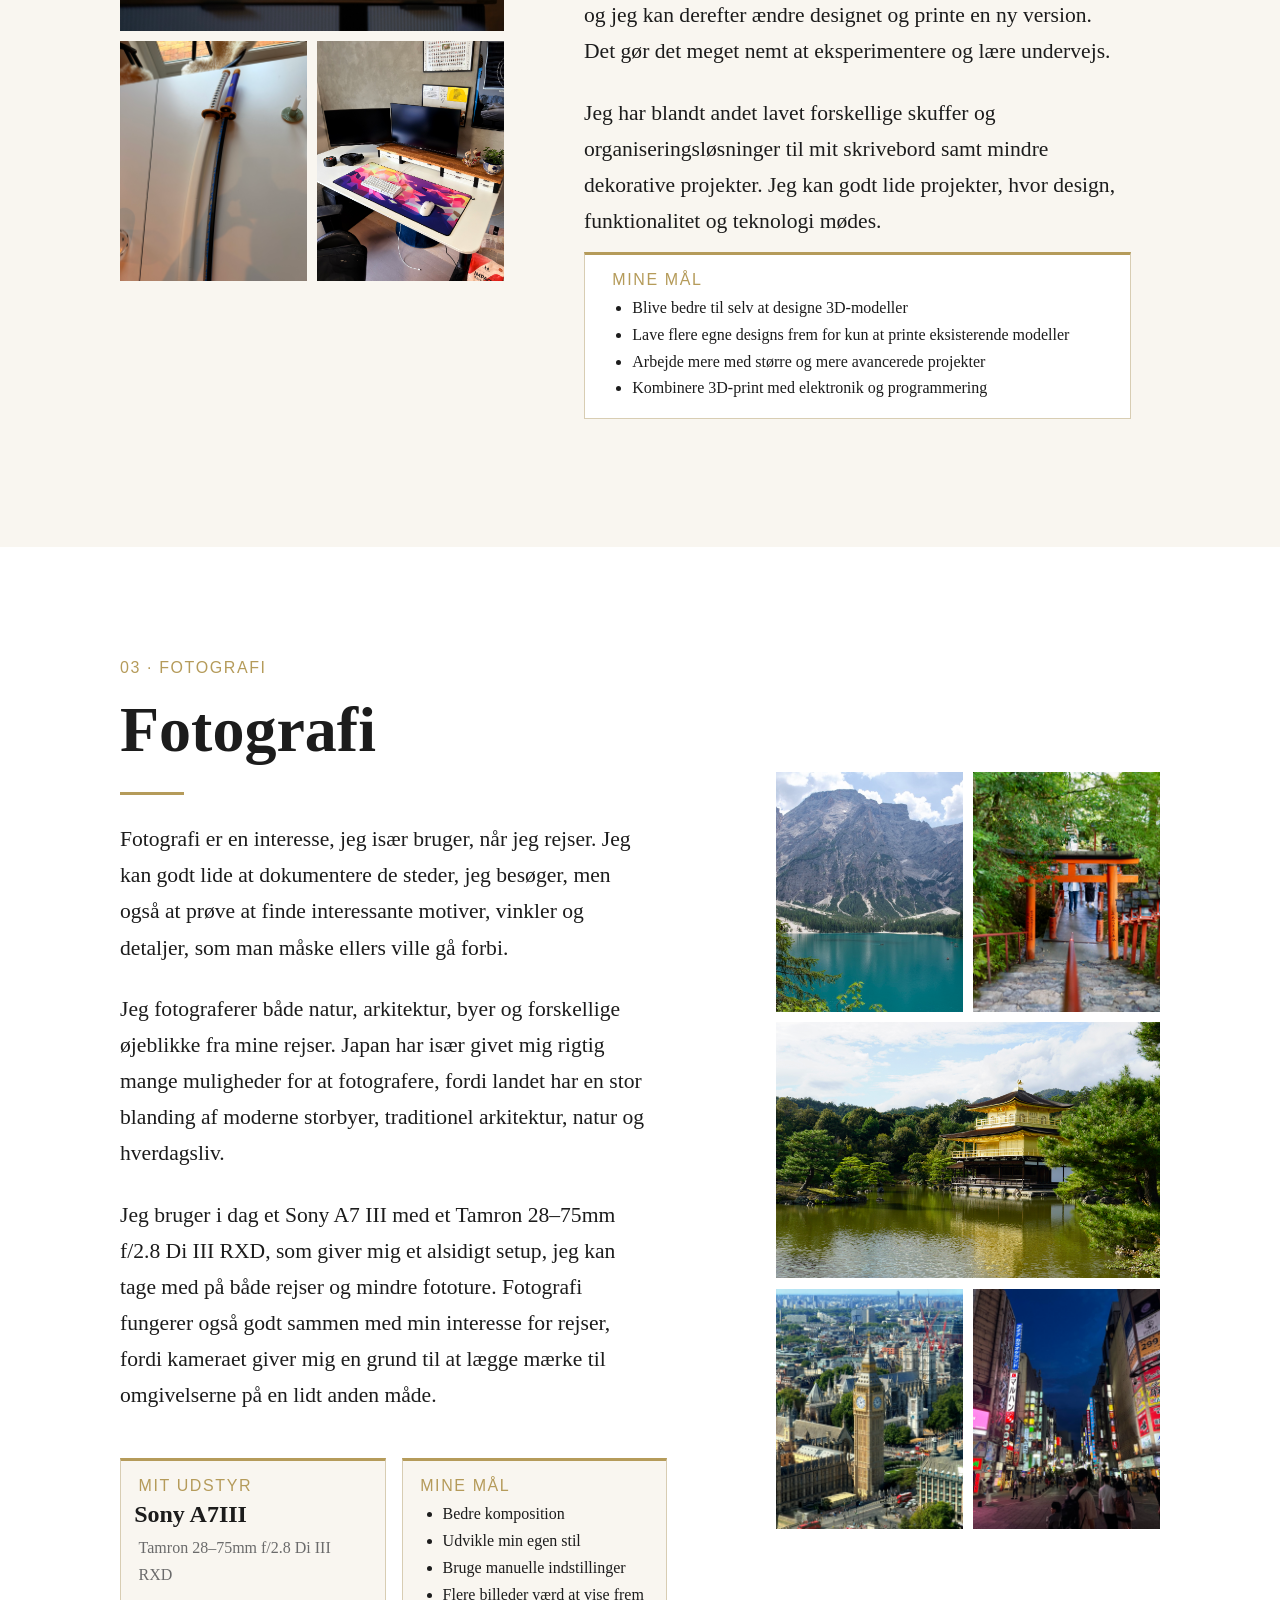
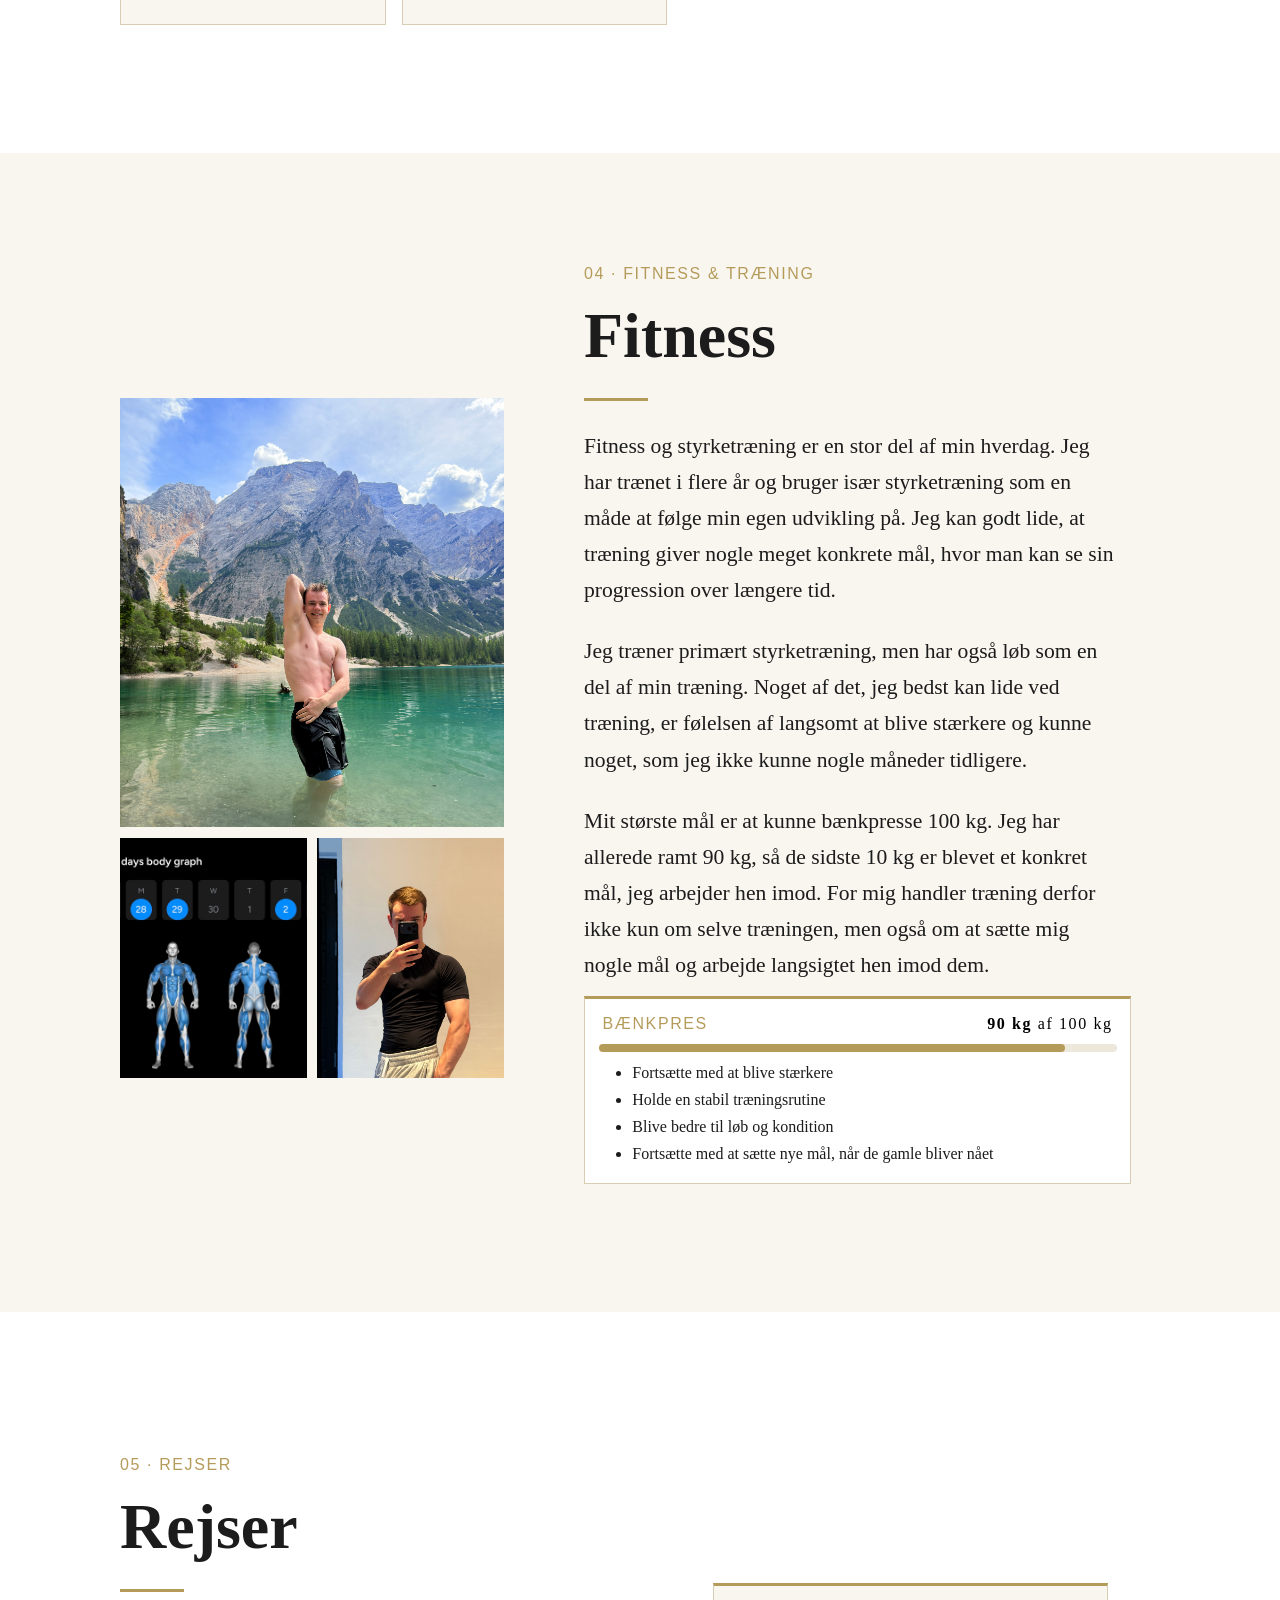
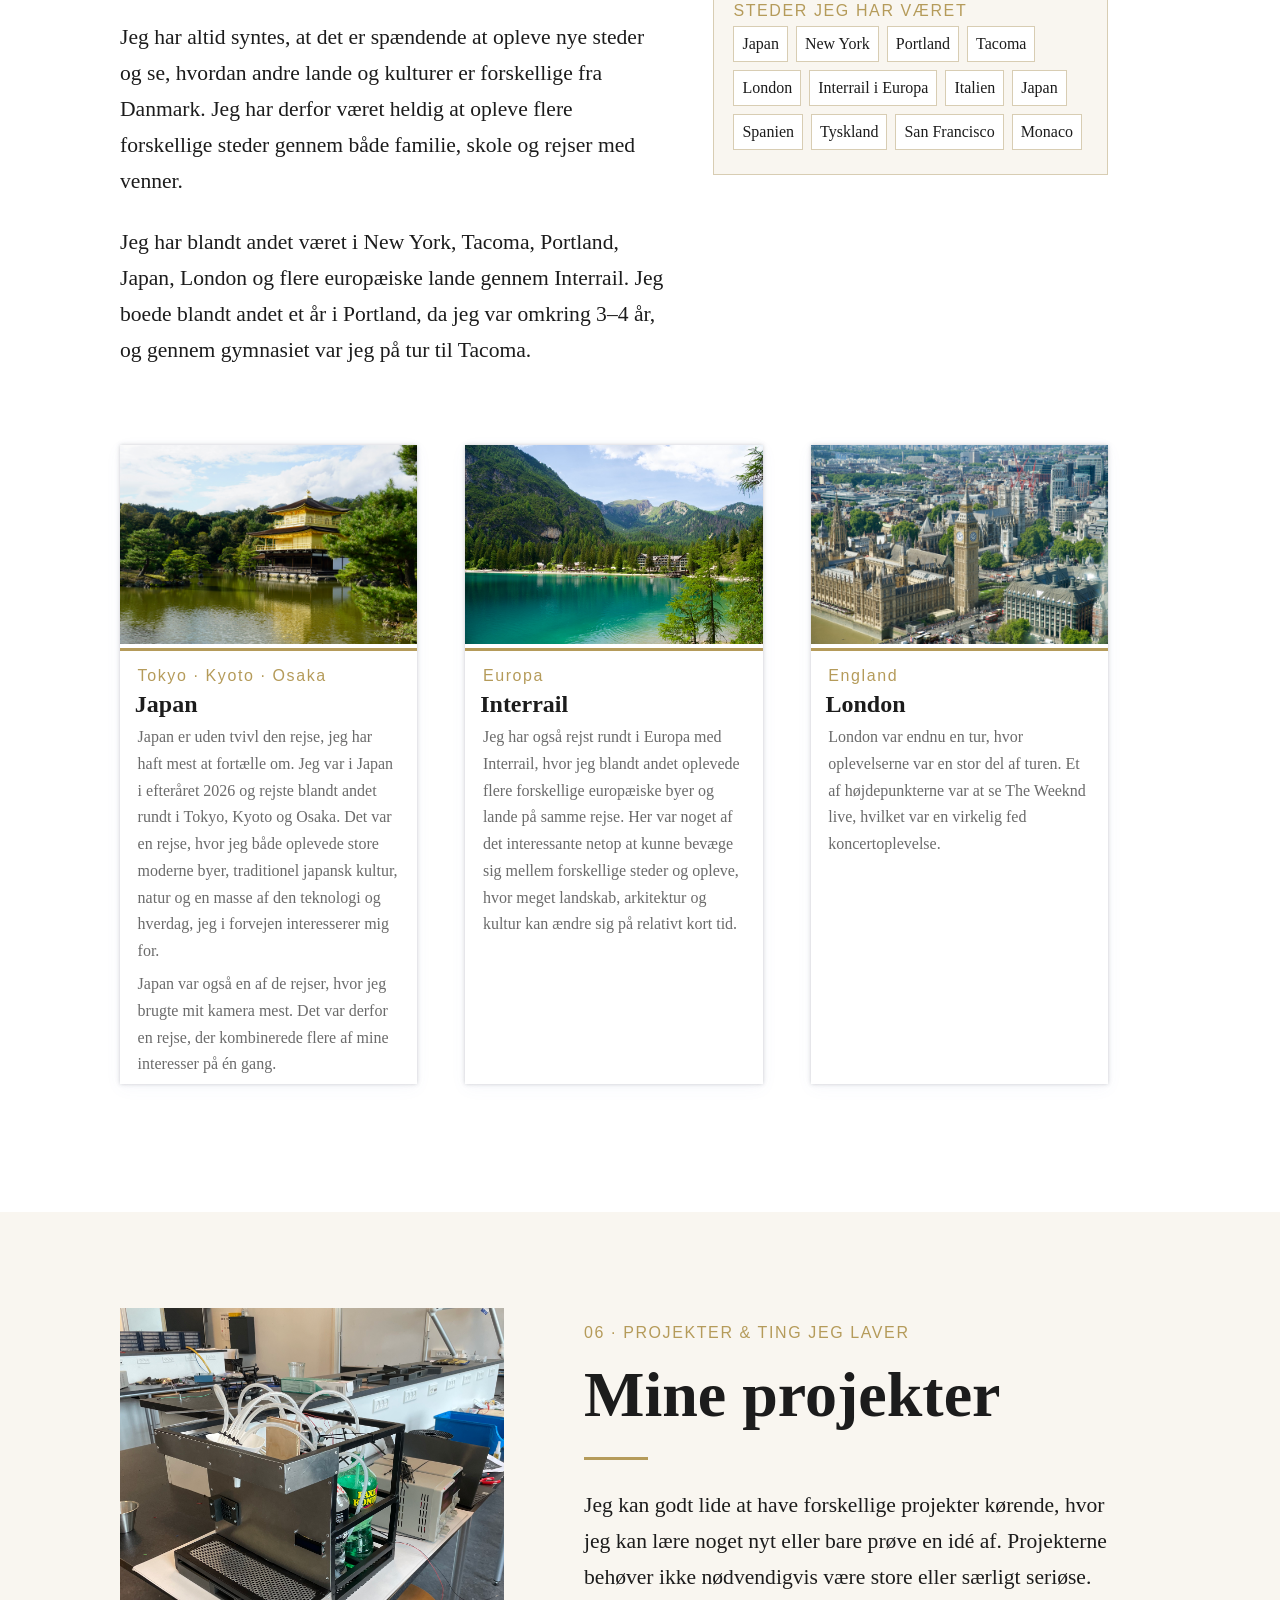
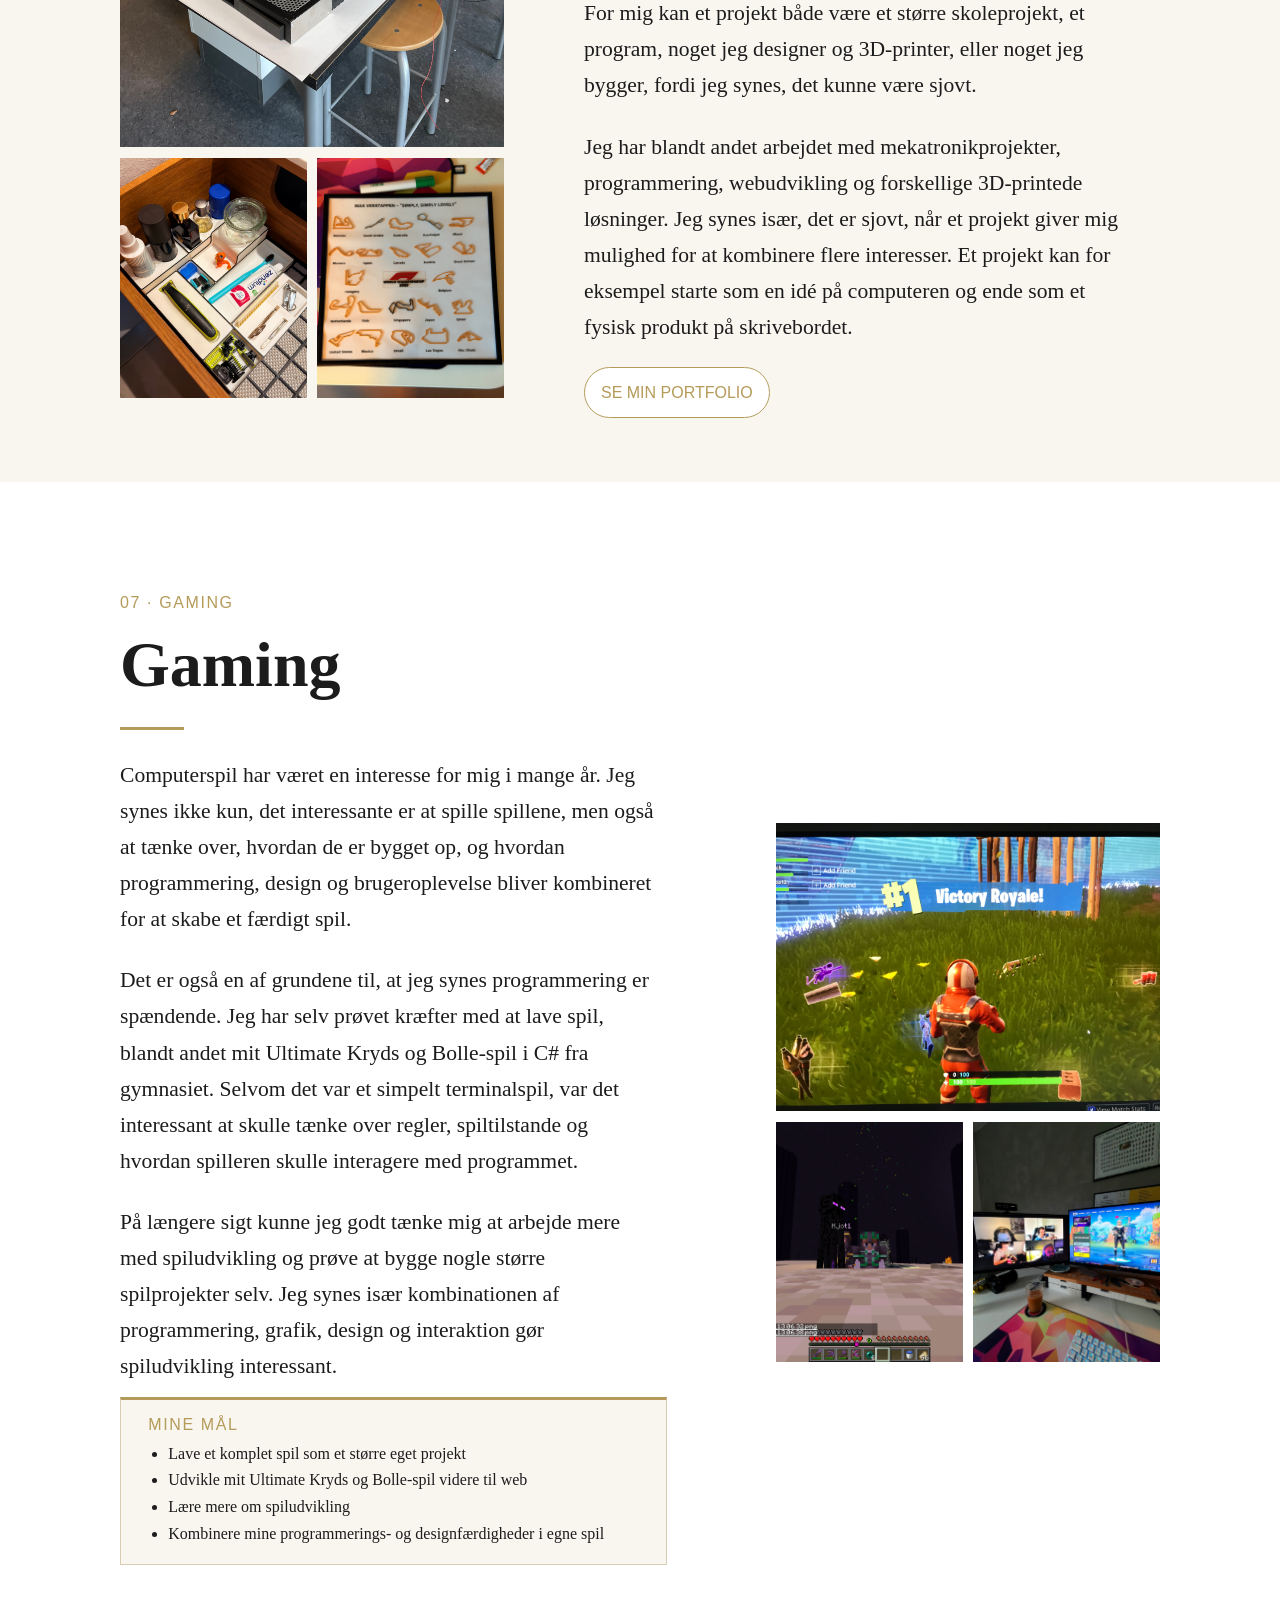
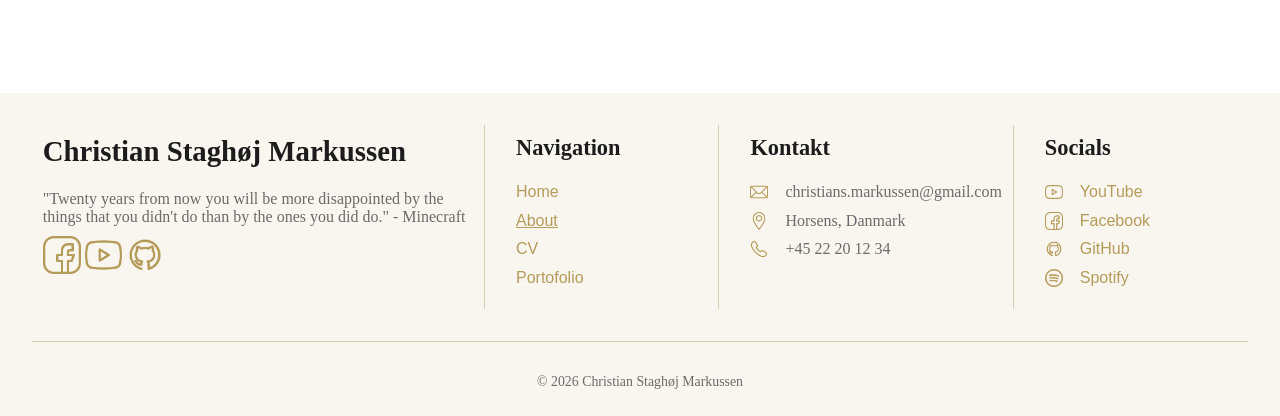
==== commit 76cb1114: "About is Done" ====
--- a/about.html
+++ b/about.html
@@ -60,6 +60,7 @@
             alt="Et portræt af Christian"
           />
         </div>
+
         <div class="about-intro">
           <section>
             <h3>01 · SOFTWARE INGENIØR & PROGRAMMERING</h3>
@@ -117,7 +118,7 @@
             <img class="p3" src="Pictures/desktop2.jpeg" />
           </div>
           <section>
-            <h3>02 · 3D-print & at bygge ting</h3>
+            <h3>02 · 3D-PRINT & AT BYGGE TING</h3>
             <h2>3D-print</h2>
             <div id="smol-line"></div>
             <p>
@@ -157,7 +158,7 @@
 
         <div class="about-intro">
           <section>
-            <h3>03 · Fotografi</h3>
+            <h3>03 · FOTOGRAFI</h3>
             <h2>Fotografi</h2>
             <div id="smol-line"></div>
             <p>
@@ -202,6 +203,222 @@
             <img class="p3" src="Pictures/japannight.jpeg" />
             <img class="p4" src="Pictures/fedsø.jpeg" />
             <img class="p5" src="Pictures/torigate.jpeg" />
+          </div>
+        </div>
+
+        <div class="about-intro" id="text-right">
+          <div class="about-images">
+            <img class="p1" src="Pictures/posingitalien2.jpeg" />
+            <img class="p2" src="Pictures/hevy2.jpeg" />
+            <img class="p3" src="Pictures/posing2.jpeg" />
+          </div>
+          <section>
+            <h3>04 · FITNESS & TRÆNING</h3>
+            <h2>Fitness</h2>
+            <div id="smol-line"></div>
+            <p>
+              Fitness og styrketræning er en stor del af min hverdag. Jeg har
+              trænet i flere år og bruger især styrketræning som en måde at
+              følge min egen udvikling på. Jeg kan godt lide, at træning giver
+              nogle meget konkrete mål, hvor man kan se sin progression over
+              længere tid.
+            </p>
+            <p>
+              Jeg træner primært styrketræning, men har også løb som en del af
+              min træning. Noget af det, jeg bedst kan lide ved træning, er
+              følelsen af langsomt at blive stærkere og kunne noget, som jeg
+              ikke kunne nogle måneder tidligere.
+            </p>
+            <p>
+              Mit største mål er at kunne bænkpresse 100 kg. Jeg har allerede
+              ramt 90 kg, så de sidste 10 kg er blevet et konkret mål, jeg
+              arbejder hen imod. For mig handler træning derfor ikke kun om
+              selve træningen, men også om at sætte mig nogle mål og arbejde
+              langsigtet hen imod dem.
+            </p>
+            <div class="mine-mål">
+              <div id="vægt">
+                <h3>BÆNKPRES</h3>
+                <h3 id="vægt-made"><strong>90 kg</strong> af 100 kg</h3>
+              </div>
+
+              <div id="progress-bar">
+                <div id="progress-made"></div>
+              </div>
+              <ul>
+                <li>Fortsætte med at blive stærkere</li>
+                <li>Holde en stabil træningsrutine</li>
+                <li>Blive bedre til løb og kondition</li>
+                <li>
+                  Fortsætte med at sætte nye mål, når de gamle bliver nået
+                </li>
+              </ul>
+            </div>
+          </section>
+        </div>
+
+        <div class="about-intro" id="span-full">
+          <section id="rejse-boks">
+            <section>
+              <h3>05 · REJSER</h3>
+              <h2>Rejser</h2>
+              <div id="smol-line"></div>
+              <p>
+                Jeg har altid syntes, at det er spændende at opleve nye steder
+                og se, hvordan andre lande og kulturer er forskellige fra
+                Danmark. Jeg har derfor været heldig at opleve flere forskellige
+                steder gennem både familie, skole og rejser med venner.
+              </p>
+              <p>
+                Jeg har blandt andet været i New York, Tacoma, Portland, Japan,
+                London og flere europæiske lande gennem Interrail. Jeg boede
+                blandt andet et år i Portland, da jeg var omkring 3–4 år, og
+                gennem gymnasiet var jeg på tur til Tacoma.
+              </p>
+            </section>
+            <div class="mine-mål">
+              <h3>STEDER JEG HAR VÆRET</h3>
+              <div id="places">
+                <div>Japan</div>
+                <div>New York</div>
+                <div>Portland</div>
+                <div>Tacoma</div>
+                <div>London</div>
+                <div>Interrail i Europa</div>
+                <div>Italien</div>
+                <div>Japan</div>
+                <div>Spanien</div>
+                <div>Tyskland</div>
+                <div>San Francisco</div>
+                <div>Monaco</div>
+              </div>
+            </div>
+          </section>
+
+          <section>
+            <div class="about-box" id="rejser">
+              <div class="mine-mål">
+                <img src="Pictures/backgroundjapan.jpeg" />
+                <h3>Tokyo · Kyoto · Osaka</h3>
+                <h1>Japan</h1>
+                <p>
+                  Japan er uden tvivl den rejse, jeg har haft mest at fortælle
+                  om. Jeg var i Japan i efteråret 2026 og rejste blandt andet
+                  rundt i Tokyo, Kyoto og Osaka. Det var en rejse, hvor jeg både
+                  oplevede store moderne byer, traditionel japansk kultur, natur
+                  og en masse af den teknologi og hverdag, jeg i forvejen
+                  interesserer mig for.
+                </p>
+                <p>
+                  Japan var også en af de rejser, hvor jeg brugte mit kamera
+                  mest. Det var derfor en rejse, der kombinerede flere af mine
+                  interesser på én gang.
+                </p>
+              </div>
+              <div class="mine-mål">
+                <img src="Pictures/interrail.jpeg" />
+                <h3>Europa</h3>
+                <h1>Interrail</h1>
+                <p>
+                  Jeg har også rejst rundt i Europa med Interrail, hvor jeg
+                  blandt andet oplevede flere forskellige europæiske byer og
+                  lande på samme rejse. Her var noget af det interessante netop
+                  at kunne bevæge sig mellem forskellige steder og opleve, hvor
+                  meget landskab, arkitektur og kultur kan ændre sig på relativt
+                  kort tid.
+                </p>
+              </div>
+              <div class="mine-mål">
+                <img src="Pictures/londonvand.jpeg" />
+                <h3>England</h3>
+                <h1>London</h1>
+                <p>
+                  London var endnu en tur, hvor oplevelserne var en stor del af
+                  turen. Et af højdepunkterne var at se The Weeknd live, hvilket
+                  var en virkelig fed koncertoplevelse.
+                </p>
+              </div>
+            </div>
+          </section>
+        </div>
+
+        <div class="about-intro" id="text-right">
+          <div class="about-images">
+            <img class="p1" src="Pictures/drinkmachine2.jpeg" />
+            <img class="p2" src="Pictures/organize.jpeg" />
+            <img class="p3" src="Pictures/bjorngave.jpeg" />
+          </div>
+          <section>
+            <h3>06 · PROJEKTER & TING JEG LAVER</h3>
+            <h2>Mine projekter</h2>
+            <div id="smol-line"></div>
+            <p>
+              Jeg kan godt lide at have forskellige projekter kørende, hvor jeg
+              kan lære noget nyt eller bare prøve en idé af. Projekterne behøver
+              ikke nødvendigvis være store eller særligt seriøse. For mig kan et
+              projekt både være et større skoleprojekt, et program, noget jeg
+              designer og 3D-printer, eller noget jeg bygger, fordi jeg synes,
+              det kunne være sjovt.
+            </p>
+            <p>
+              Jeg har blandt andet arbejdet med mekatronikprojekter,
+              programmering, webudvikling og forskellige 3D-printede løsninger.
+              Jeg synes især, det er sjovt, når et projekt giver mig mulighed
+              for at kombinere flere interesser. Et projekt kan for eksempel
+              starte som en idé på computeren og ende som et fysisk produkt på
+              skrivebordet.
+            </p>
+            <div id="portfolio-knap">
+              <ul>
+                <li><a href="portofolio.html">SE MIN PORTFOLIO</a></li>
+              </ul>
+            </div>
+          </section>
+        </div>
+
+        <div class="about-intro">
+          <section>
+            <h3>07 · GAMING</h3>
+            <h2>Gaming</h2>
+            <div id="smol-line"></div>
+            <p>
+              Computerspil har været en interesse for mig i mange år. Jeg synes
+              ikke kun, det interessante er at spille spillene, men også at
+              tænke over, hvordan de er bygget op, og hvordan programmering,
+              design og brugeroplevelse bliver kombineret for at skabe et
+              færdigt spil.
+            </p>
+            <p>
+              Det er også en af grundene til, at jeg synes programmering er
+              spændende. Jeg har selv prøvet kræfter med at lave spil, blandt
+              andet mit Ultimate Kryds og Bolle-spil i C# fra gymnasiet. Selvom
+              det var et simpelt terminalspil, var det interessant at skulle
+              tænke over regler, spiltilstande og hvordan spilleren skulle
+              interagere med programmet.
+            </p>
+            <p>
+              På længere sigt kunne jeg godt tænke mig at arbejde mere med
+              spiludvikling og prøve at bygge nogle større spilprojekter selv.
+              Jeg synes især kombinationen af programmering, grafik, design og
+              interaktion gør spiludvikling interessant.
+            </p>
+            <div class="mine-mål">
+              <h3>MINE MÅL</h3>
+              <ul>
+                <li>Lave et komplet spil som et større eget projekt</li>
+                <li>Udvikle mit Ultimate Kryds og Bolle-spil videre til web</li>
+                <li>Lære mere om spiludvikling</li>
+                <li>
+                  Kombinere mine programmerings- og designfærdigheder i egne
+                  spil
+                </li>
+              </ul>
+            </div>
+          </section>
+          <div class="about-images">
+            <img class="p1" src="Pictures/firstwin.jpeg" />
+            <img class="p2" src="Pictures/minecrafthjort.png" />
+            <img class="p3" src="Pictures/fortnitegrup1.jpeg" />
           </div>
         </div>
       </main>
--- a/style.css
+++ b/style.css
@@ -437,7 +437,7 @@
 }
 
 .about-images {
-  max-width: 90%;
+  max-width: 100%;
   display: grid;
   grid-template-areas:
     "p4 p5"
@@ -510,6 +510,7 @@
 
 .mine-mål {
   max-width: 100%;
+  border: 1px solid var(--border-color);
   border-top: 3px solid var(--ancher-color);
   margin-bottom: 3rem;
 }
@@ -519,43 +520,170 @@
 }
 
 .mine-mål h1 {
+  max-width: 90%;
   font-size: 1.5rem;
-  margin: 0;
-  padding: 0rem 0 0.4rem 1.1rem;
+  margin: auto;
+  padding: 0rem 0 0.4rem 0;
   color: var(--headline-color);
 }
 
 .mine-mål p {
+  max-width: 90%;
   padding: 0rem 1.1rem 0.4rem 1.1rem;
   font-size: 1rem;
-  margin: 0;
+  margin: auto;
   line-height: 1.67;
   color: var(--subtext-color);
 }
 
 .mine-mål h3 {
-  padding: 1rem 0 0.4rem 1.1rem;
+  padding: 1rem 1.1rem 0.4rem 1.1rem;
+  max-width: 90%;
+  margin: auto;
 }
 
 .mine-mål ul {
-  margin: 0;
+  margin: auto;
   margin-bottom: 1rem;
+  max-width: 90%;
 }
 
 .grow .about-intro:nth-child(even) .mine-mål {
+  background-color: var(--background-color);
+}
+
+.grow .about-intro:nth-child(odd) .mine-mål {
   background-color: white;
 }
 
-.grow .about-intro:nth-child(odd) .mine-mål {
+.grow .about-intro:nth-child(2n + 3) {
   background-color: var(--background-color);
 }
 
-.grow .about-intro:nth-child(even) {
-  background-color: var(--background-color);
+.grow .about-intro:nth-child(1) {
+  border-bottom: 1px solid var(--border-color);
 }
 
 #text-right {
   grid-template-columns: 2fr 3fr;
+}
+
+#vægt {
+  display: flex;
+  margin: auto;
+  max-width: 100%;
+  justify-content: space-between;
+}
+
+#vægt h3 {
+  margin: 0;
+}
+
+#vægt #vægt-made {
+  color: black;
+  font-family: Georgia, "Times New Roman", Times, serif;
+}
+
+#progress-bar {
+  background-color: #ece8dc;
+  width: 95%;
+  height: 8px;
+  margin: auto;
+  border-radius: 1.5rem;
+  margin-top: 0.3rem;
+  margin-bottom: 0.5rem;
+}
+
+#progress-made {
+  height: 100%;
+  width: 90%;
+  background-color: #b59b5a;
+  display: block;
+  border-radius: 1.5rem;
+}
+
+#span-full {
+  grid-template-columns: 1fr;
+}
+
+#rejser {
+  gap: 3rem;
+}
+
+#rejser > .mine-mål {
+  background-color: white;
+  box-shadow:
+    rgba(67, 71, 85, 0.27) 0px 0px 0.25em,
+    rgba(90, 125, 188, 0.05) 0px 0.25em 1em;
+  border: none;
+}
+
+#rejser h3 {
+  border-top: 3px solid var(--ancher-color);
+}
+
+.mine-mål img {
+  max-width: 100%;
+  max-height: 20rem;
+  object-fit: contain;
+  padding: 0;
+  margin: 0;
+}
+
+#rejse-boks {
+  display: grid;
+  grid-template-columns: 3fr 2fr;
+}
+
+#rejse-boks > .mine-mål {
+  align-self: center;
+}
+
+#places {
+  display: flex;
+  flex-wrap: wrap;
+  gap: 8px;
+  margin: auto;
+  max-width: 90%;
+  padding-bottom: 1.5rem;
+}
+
+#places div {
+  justify-content: center;
+  padding: 8px;
+  border: 1px solid var(--border-color);
+  background: white;
+}
+
+#portfolio-knap {
+  align-self: flex-start;
+  margin-top: 1.67rem;
+}
+
+#portfolio-knap ul {
+  margin: 0;
+  padding: 0;
+  list-style: none;
+  margin: auto;
+}
+
+#portfolio-knap li {
+  text-align: center;
+}
+
+#portfolio-knap a {
+  background-color: white;
+  text-decoration: none;
+  font-family: Arial, "Helvetica Neue", Helvetica, sans-serif;
+  color: var(--ancher-color);
+  padding: 1rem;
+  border-radius: 2rem;
+  border: 1px solid var(--ancher-color);
+}
+
+#portfolio-knap a:hover {
+  color: white;
+  background-color: #b59b5a;
 }
 
 /*Media Queries - Media Queries - Media Queries*/
@@ -637,6 +765,14 @@
   .oplysninger p {
     font-size: 0.9rem;
   }
+
+  #rejse-boks {
+    grid-template-columns: 1fr;
+  }
+
+  #portfolio-knap {
+    align-self: center;
+  }
 }
 
 @media (max-width: 850px) {
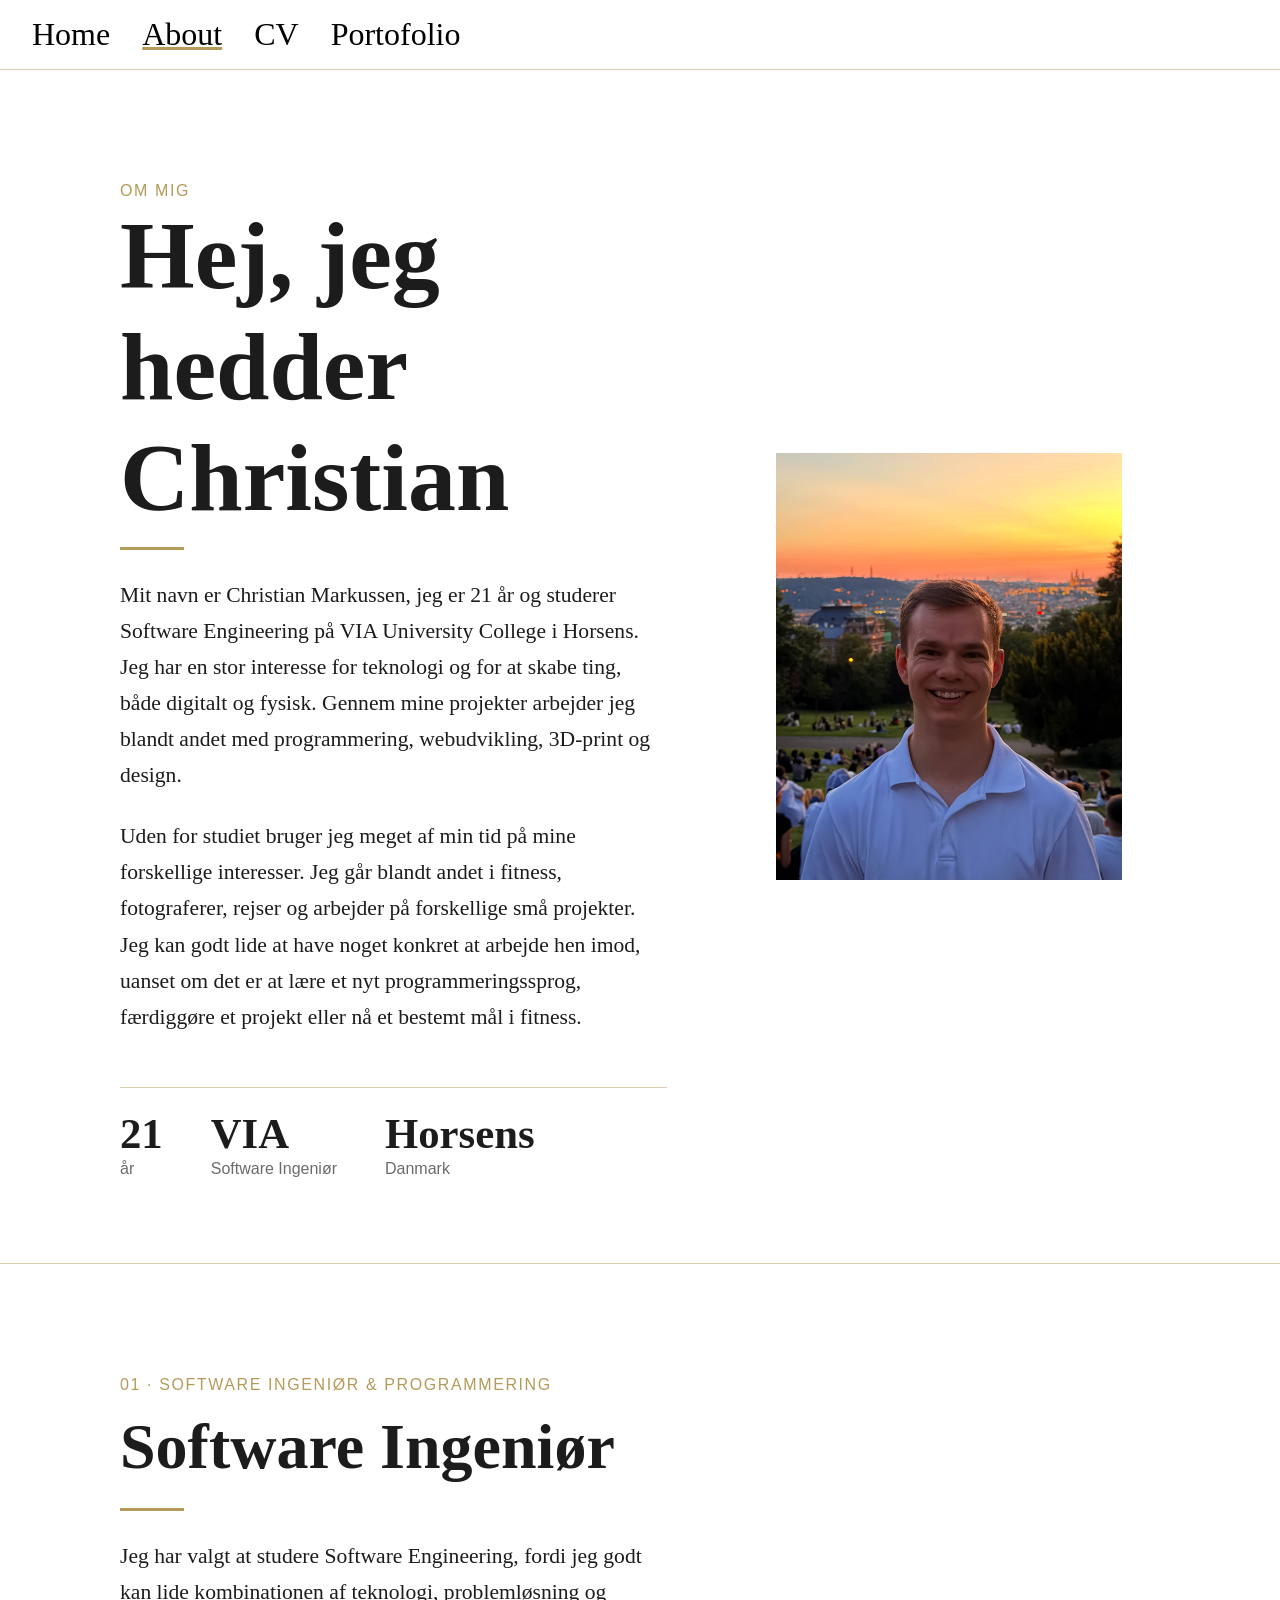
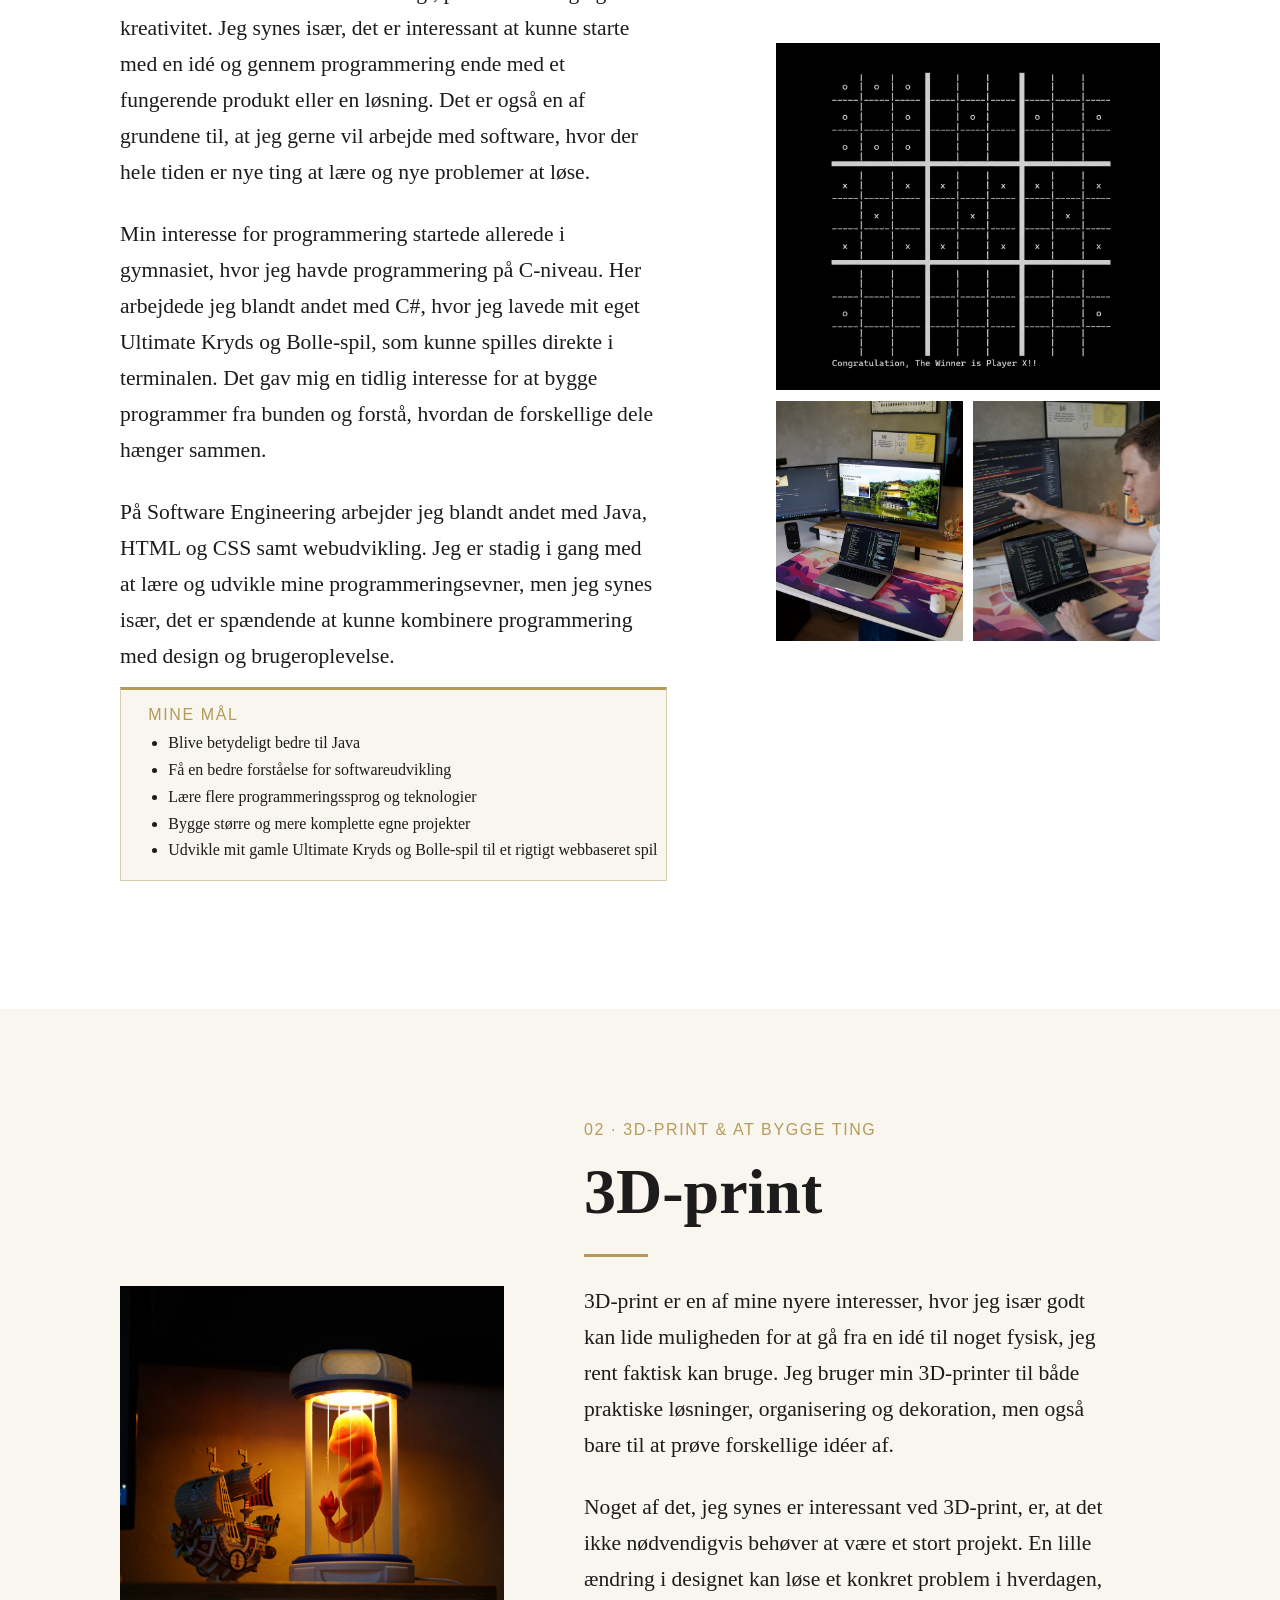
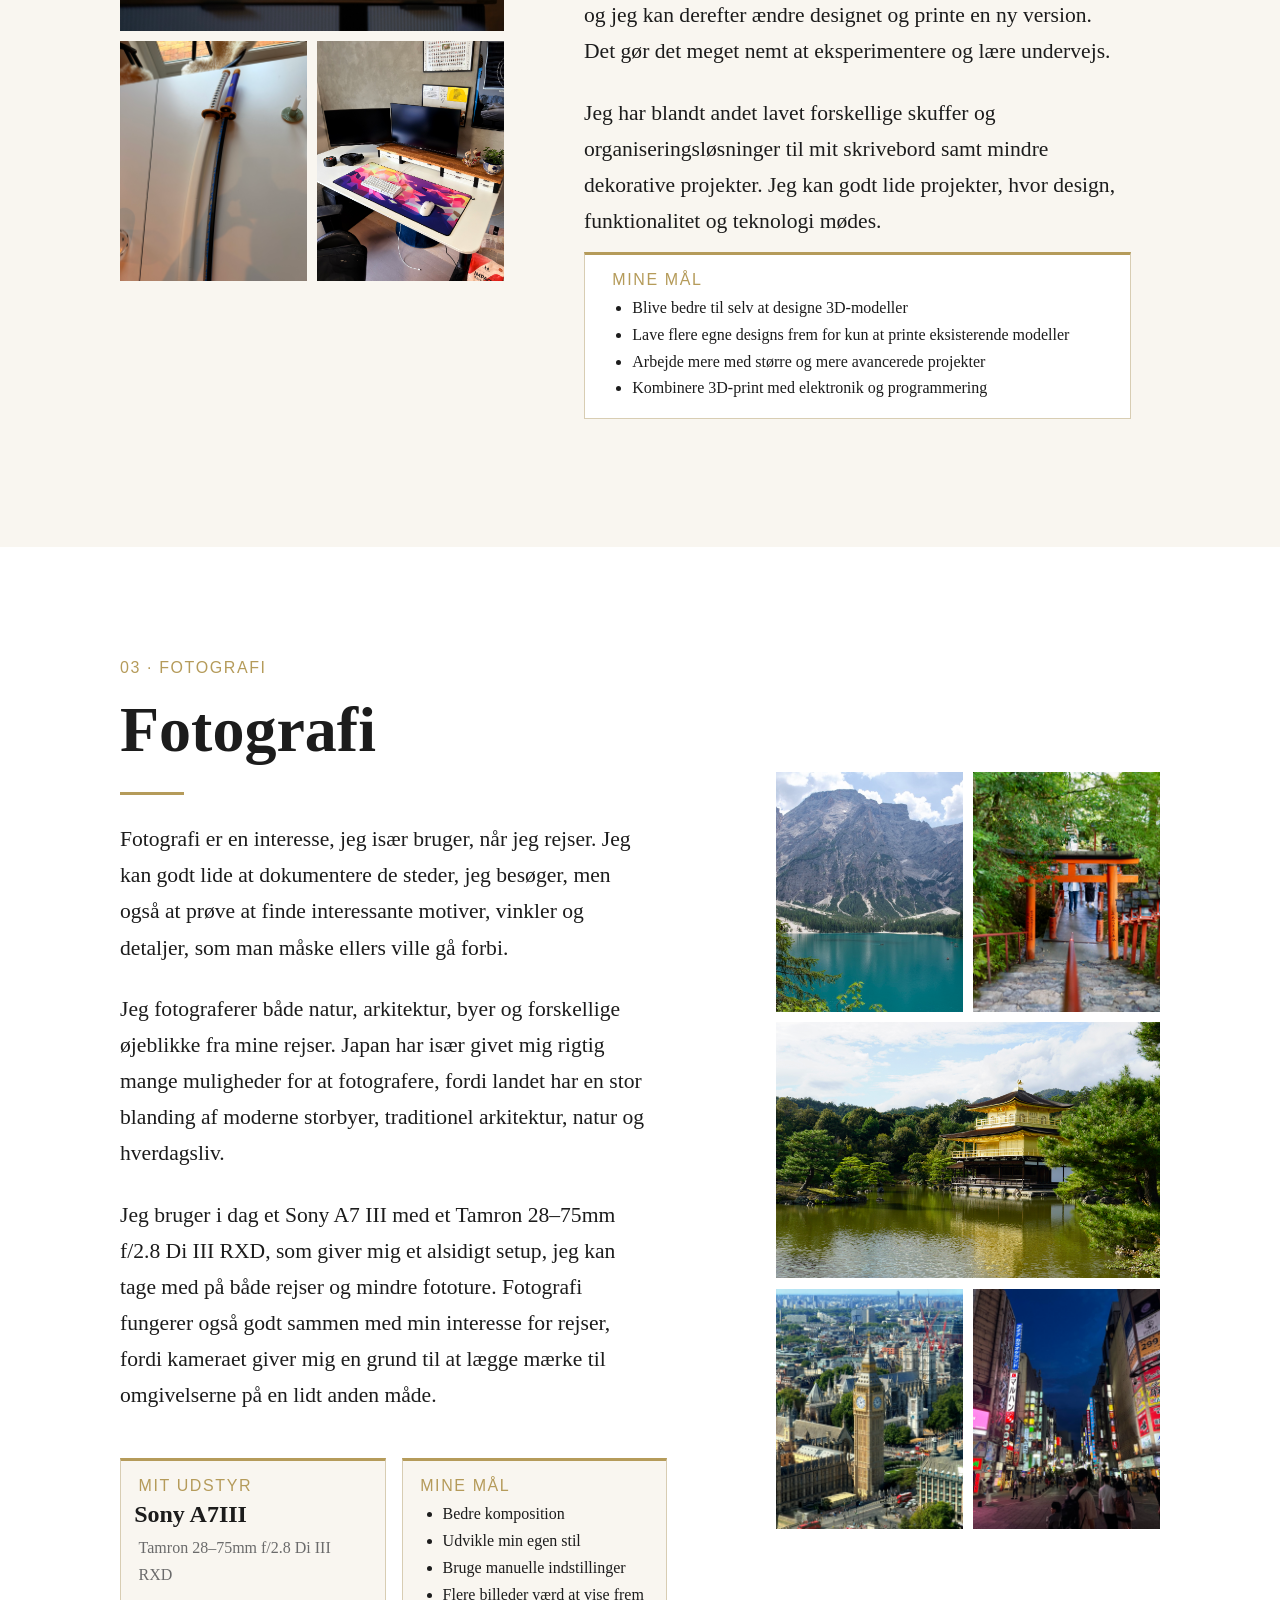
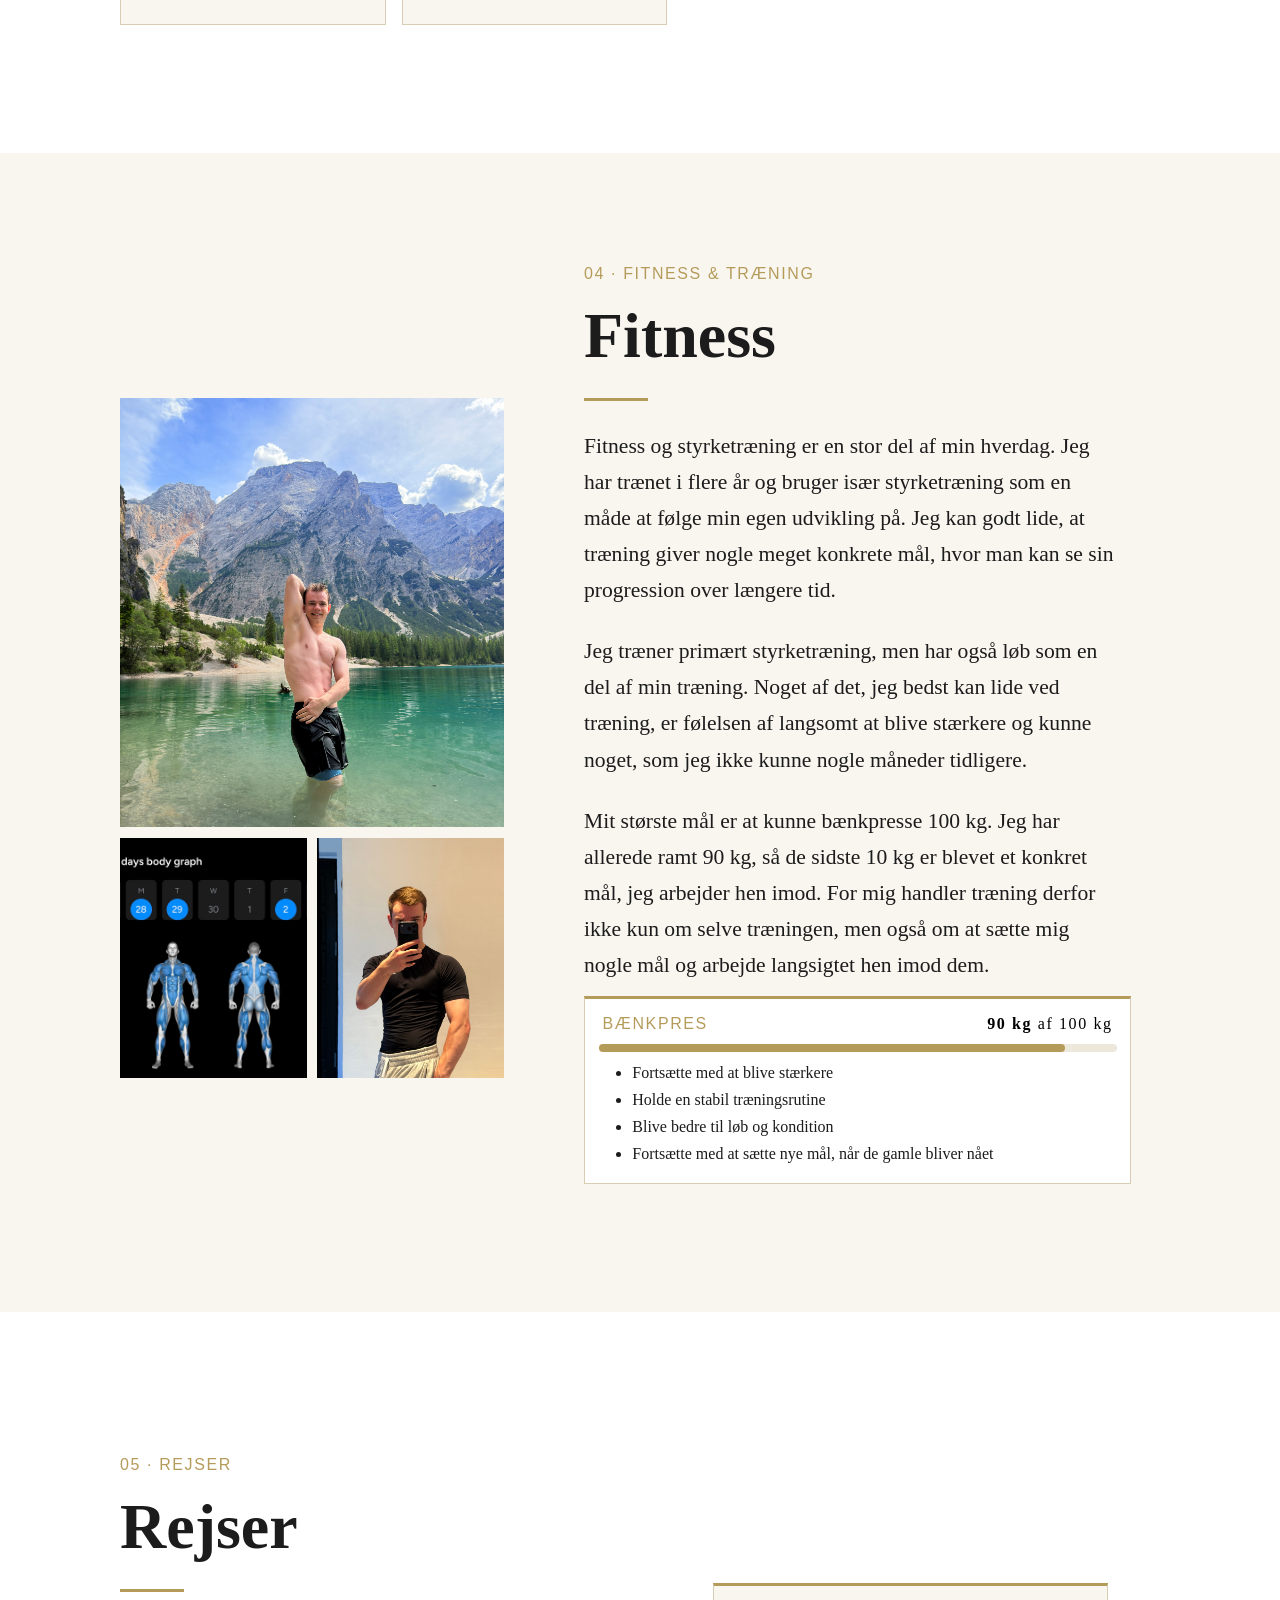
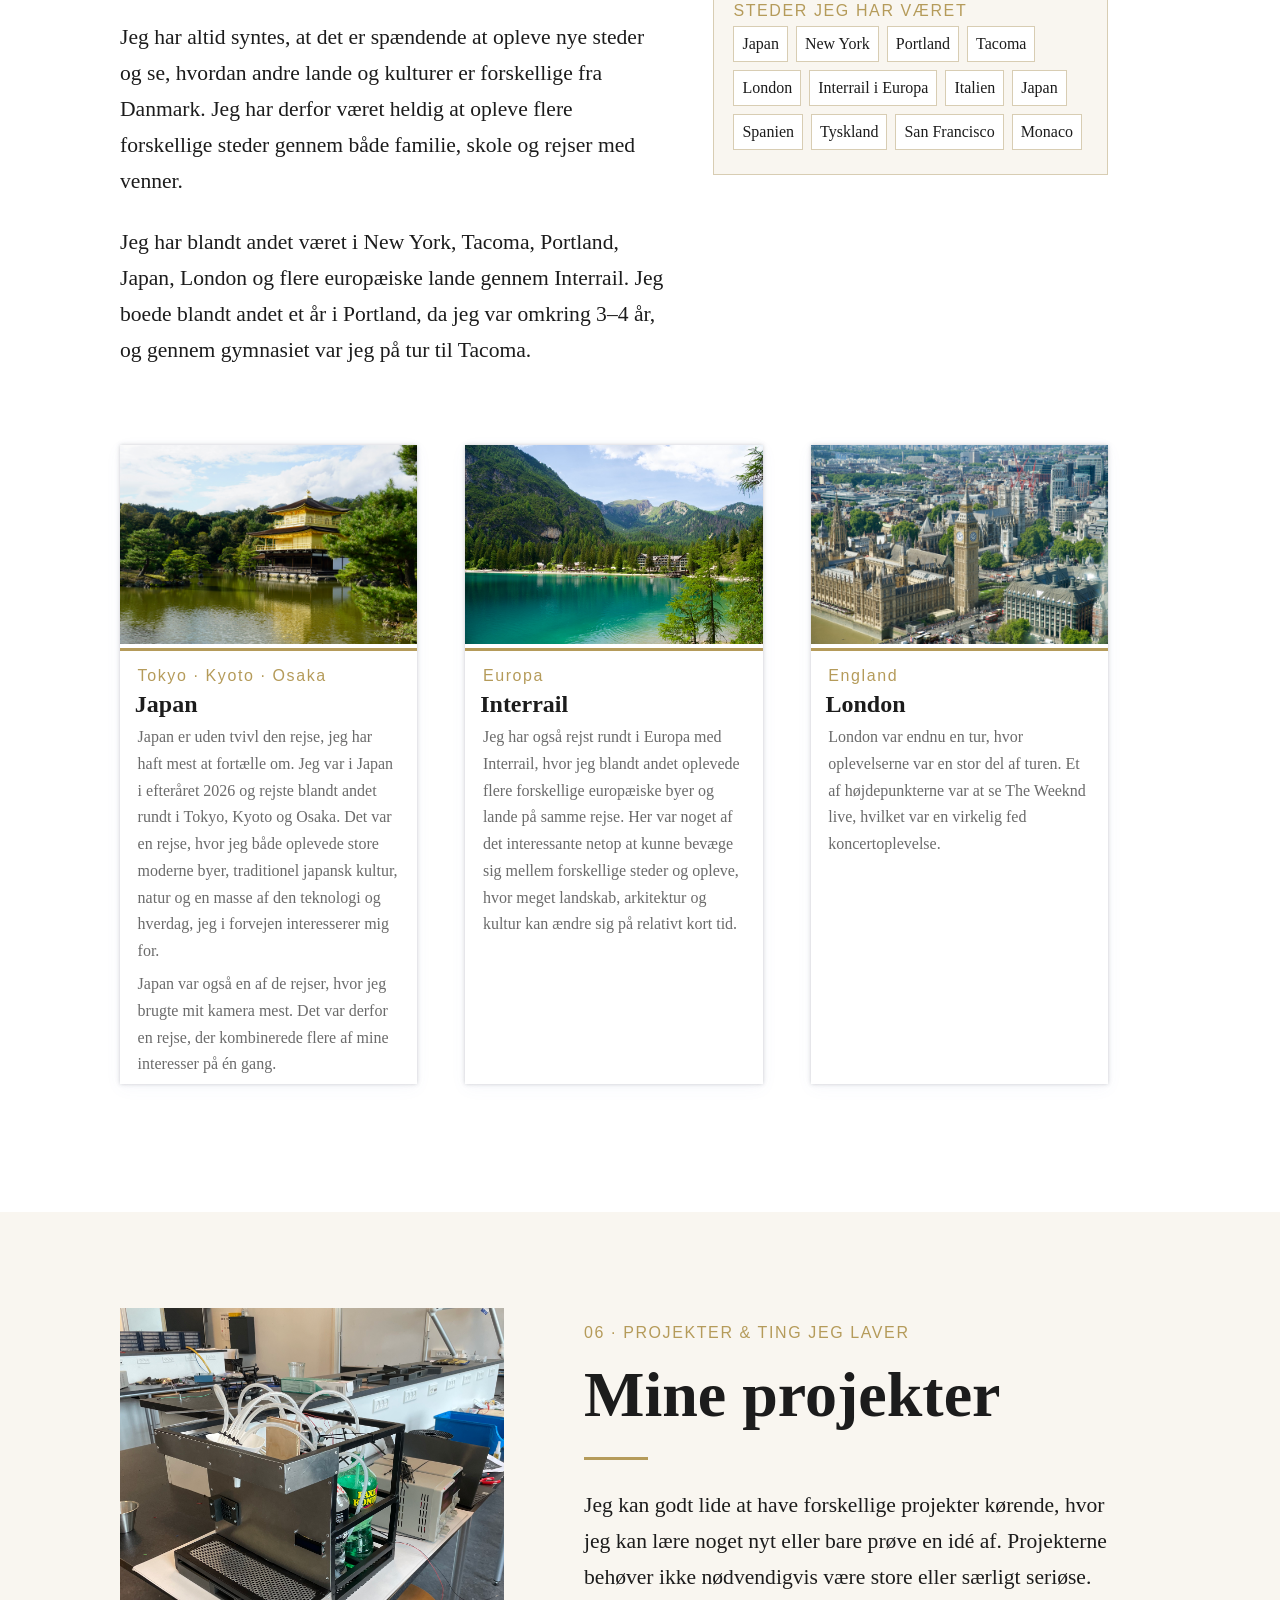
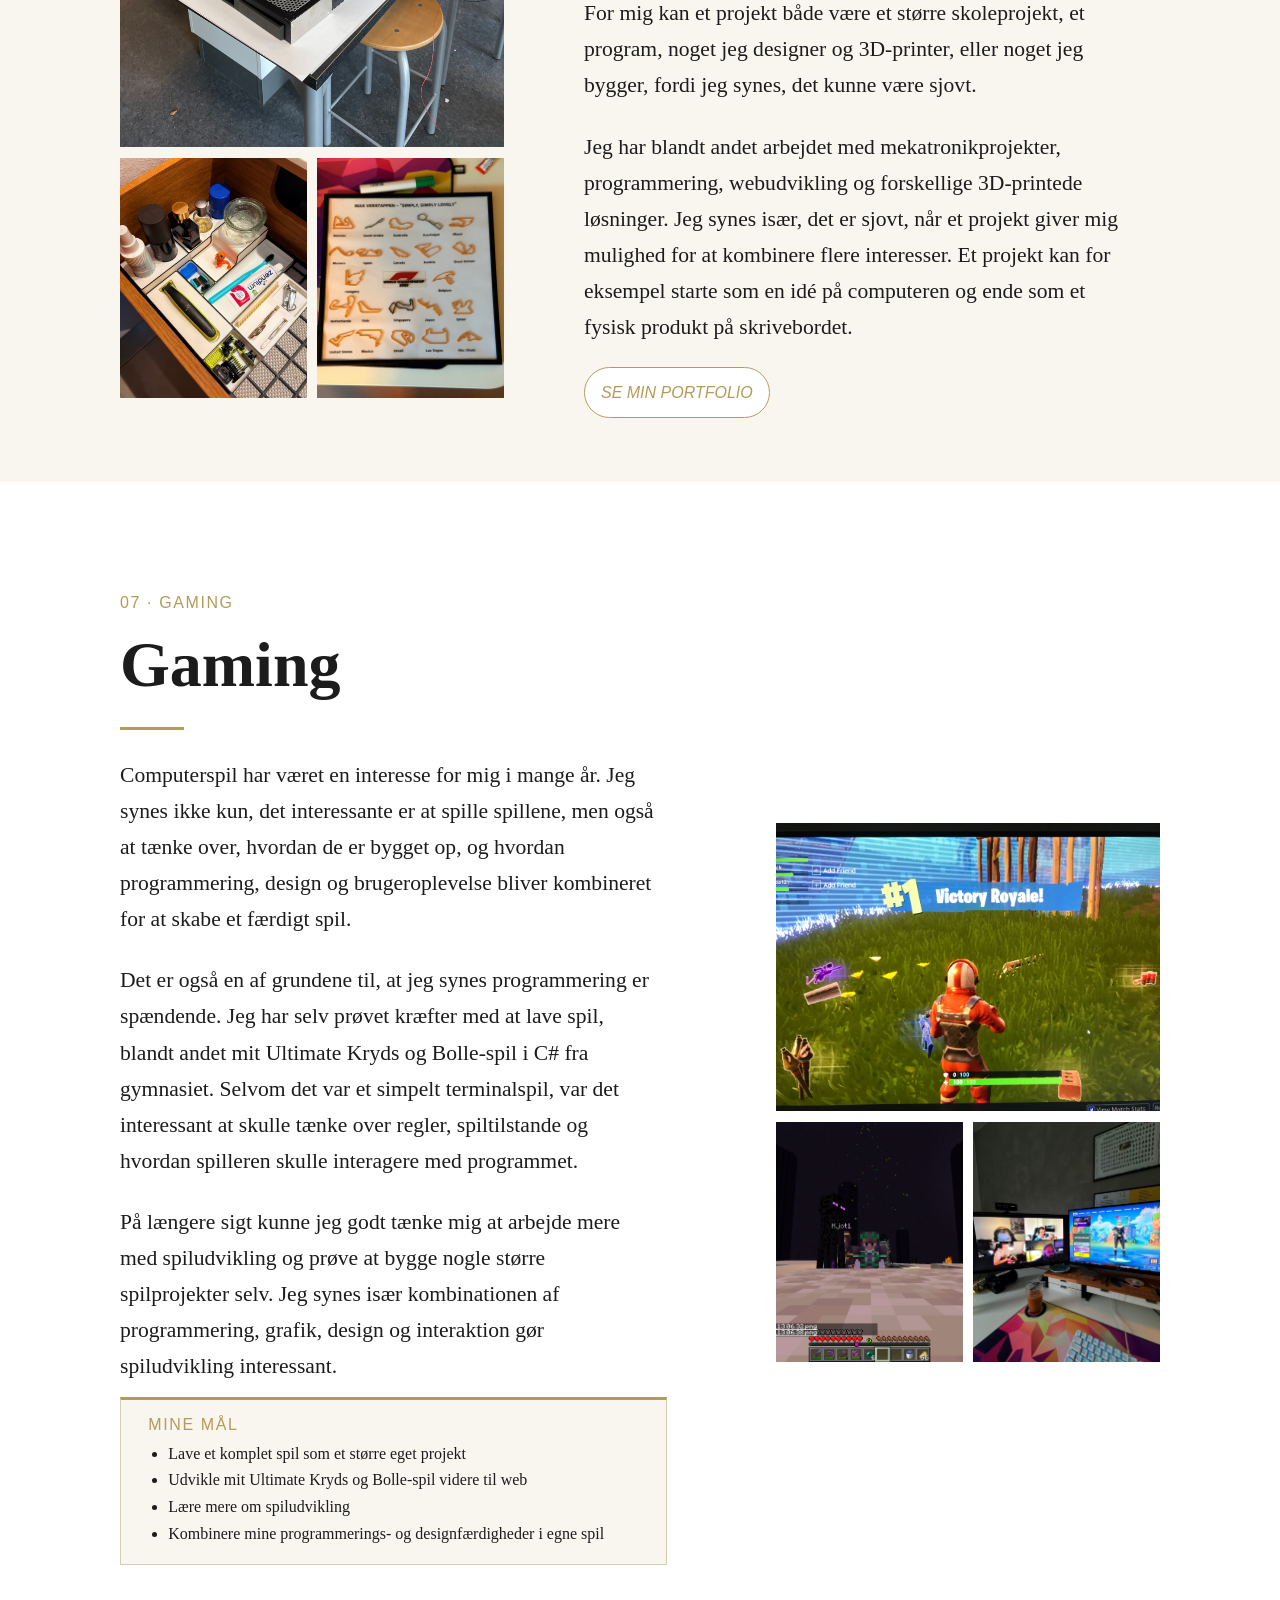
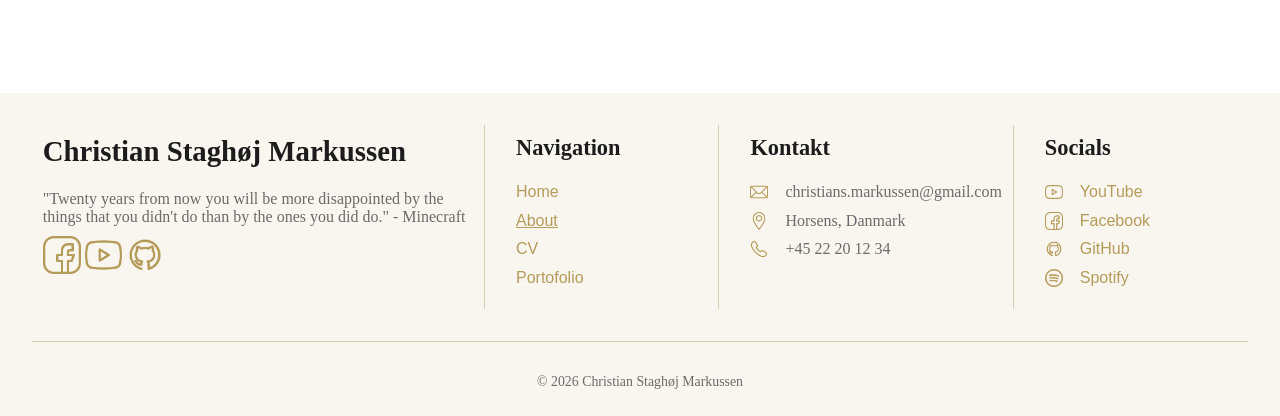
==== commit 9fa22c15: "Fixed smol-line id til class og andre småting" ====
--- a/about.html
+++ b/about.html
@@ -4,7 +4,7 @@
     <meta charset="UTF-8" />
     <meta name="viewport" content="width=device-width, initial-scale=1.0" />
     <link rel="stylesheet" href="style.css" />
-    <title>Portofolio</title>
+    <title>Christian | About</title>
   </head>
   <body>
     <div class="wrapper">
@@ -23,7 +23,7 @@
           <section>
             <h3>OM MIG</h3>
             <h1>Hej, jeg hedder Christian</h1>
-            <div id="smol-line"></div>
+            <div class="smol-line"></div>
             <p>
               Mit navn er Christian Markussen, jeg er 21 år og studerer Software
               Engineering på VIA University College i Horsens. Jeg har en stor
@@ -65,7 +65,7 @@
           <section>
             <h3>01 · SOFTWARE INGENIØR & PROGRAMMERING</h3>
             <h2>Software Ingeniør</h2>
-            <div id="smol-line"></div>
+            <div class="smol-line"></div>
             <p>
               Jeg har valgt at studere Software Engineering, fordi jeg godt kan
               lide kombinationen af teknologi, problemløsning og kreativitet.
@@ -105,22 +105,46 @@
             </div>
           </section>
           <div class="about-images">
-            <img class="p1" src="Pictures/krydsogbolle2.png" />
-            <img class="p2" src="Pictures/softwaresetup.jpeg" />
-            <img class="p3" src="Pictures/solving.png" />
-          </div>
-        </div>
-
-        <div class="about-intro" id="text-right">
+            <img
+              class="p1"
+              src="Pictures/krydsogbolle2.png"
+              alt="Ultimate Kryds og Bolle Spil der er vundet"
+            />
+            <img
+              class="p2"
+              src="Pictures/softwaresetup.jpeg"
+              alt="Christians setup derhjemme"
+            />
+            <img
+              class="p3"
+              src="Pictures/solving.png"
+              alt="Christian der prøver løse et kodnings problem"
+            />
+          </div>
+        </div>
+
+        <div class="about-intro text-right">
           <div class="about-images">
-            <img class="p1" src="Pictures/charmander.jpeg" />
-            <img class="p2" src="Pictures/katanas.jpeg" />
-            <img class="p3" src="Pictures/desktop2.jpeg" />
+            <img
+              class="p1"
+              src="Pictures/charmander.jpeg"
+              alt="En 3d printet charmander lampe"
+            />
+            <img
+              class="p2"
+              src="Pictures/katanas.jpeg"
+              alt="to 3d printet katana fra one piece"
+            />
+            <img
+              class="p3"
+              src="Pictures/desktop2.jpeg"
+              alt="Christians setup derhjemme"
+            />
           </div>
           <section>
             <h3>02 · 3D-PRINT & AT BYGGE TING</h3>
             <h2>3D-print</h2>
-            <div id="smol-line"></div>
+            <div class="smol-line"></div>
             <p>
               3D-print er en af mine nyere interesser, hvor jeg især godt kan
               lide muligheden for at gå fra en idé til noget fysisk, jeg rent
@@ -160,7 +184,7 @@
           <section>
             <h3>03 · FOTOGRAFI</h3>
             <h2>Fotografi</h2>
-            <div id="smol-line"></div>
+            <div class="smol-line"></div>
             <p>
               Fotografi er en interesse, jeg især bruger, når jeg rejser. Jeg
               kan godt lide at dokumentere de steder, jeg besøger, men også at
@@ -198,24 +222,52 @@
             </div>
           </section>
           <div class="about-images">
-            <img class="p1" src="Pictures/backgroundjapan.jpeg" />
-            <img class="p2" src="Pictures/londoneye.jpeg" />
-            <img class="p3" src="Pictures/japannight.jpeg" />
-            <img class="p4" src="Pictures/fedsø.jpeg" />
-            <img class="p5" src="Pictures/torigate.jpeg" />
-          </div>
-        </div>
-
-        <div class="about-intro" id="text-right">
+            <img
+              class="p1"
+              src="Pictures/backgroundjapan.jpeg"
+              alt="Kinkaku-ji temple i Kyoto"
+            />
+            <img
+              class="p2"
+              src="Pictures/londoneye.jpeg"
+              alt="London Eye set fra fugleperspektiv"
+            />
+            <img
+              class="p3"
+              src="Pictures/japannight.jpeg"
+              alt="Tokyo om natten"
+            />
+            <img class="p4" src="Pictures/fedsø.jpeg" alt="Lago di Braies" />
+            <img
+              class="p5"
+              src="Pictures/torigate.jpeg"
+              alt="En torigate i bunden af en trappe"
+            />
+          </div>
+        </div>
+
+        <div class="about-intro text-right">
           <div class="about-images">
-            <img class="p1" src="Pictures/posingitalien2.jpeg" />
-            <img class="p2" src="Pictures/hevy2.jpeg" />
-            <img class="p3" src="Pictures/posing2.jpeg" />
+            <img
+              class="p1"
+              src="Pictures/posingitalien2.jpeg"
+              alt="Christian der poser foran Lago di Braies"
+            />
+            <img
+              class="p2"
+              src="Pictures/hevy2.jpeg"
+              alt="Christians overview på træningsapp"
+            />
+            <img
+              class="p3"
+              src="Pictures/posing2.jpeg"
+              alt="Christian der poser foran spejlet"
+            />
           </div>
           <section>
             <h3>04 · FITNESS & TRÆNING</h3>
             <h2>Fitness</h2>
-            <div id="smol-line"></div>
+            <div class="smol-line"></div>
             <p>
               Fitness og styrketræning er en stor del af min hverdag. Jeg har
               trænet i flere år og bruger især styrketræning som en måde at
@@ -262,7 +314,7 @@
             <section>
               <h3>05 · REJSER</h3>
               <h2>Rejser</h2>
-              <div id="smol-line"></div>
+              <div class="smol-line"></div>
               <p>
                 Jeg har altid syntes, at det er spændende at opleve nye steder
                 og se, hvordan andre lande og kulturer er forskellige fra
@@ -298,7 +350,10 @@
           <section>
             <div class="about-box" id="rejser">
               <div class="mine-mål">
-                <img src="Pictures/backgroundjapan.jpeg" />
+                <img
+                  src="Pictures/backgroundjapan.jpeg"
+                  alt="Kinkaku-ji Temple i Kyoto"
+                />
                 <h3>Tokyo · Kyoto · Osaka</h3>
                 <h1>Japan</h1>
                 <p>
@@ -316,7 +371,10 @@
                 </p>
               </div>
               <div class="mine-mål">
-                <img src="Pictures/interrail.jpeg" />
+                <img
+                  src="Pictures/interrail.jpeg"
+                  alt="Lago Di Braies i Italien"
+                />
                 <h3>Europa</h3>
                 <h1>Interrail</h1>
                 <p>
@@ -329,7 +387,7 @@
                 </p>
               </div>
               <div class="mine-mål">
-                <img src="Pictures/londonvand.jpeg" />
+                <img src="Pictures/londonvand.jpeg" alt="London Eye" />
                 <h3>England</h3>
                 <h1>London</h1>
                 <p>
@@ -342,16 +400,28 @@
           </section>
         </div>
 
-        <div class="about-intro" id="text-right">
+        <div class="about-intro text-right">
           <div class="about-images">
-            <img class="p1" src="Pictures/drinkmachine2.jpeg" />
-            <img class="p2" src="Pictures/organize.jpeg" />
-            <img class="p3" src="Pictures/bjorngave.jpeg" />
+            <img
+              class="p1"
+              src="Pictures/drinkmachine2.jpeg"
+              alt="En Drink mixing Maskine"
+            />
+            <img
+              class="p2"
+              src="Pictures/organize.jpeg"
+              alt="Christians organisering på badeværelset"
+            />
+            <img
+              class="p3"
+              src="Pictures/bjorngave.jpeg"
+              alt="Max Verstappen mest dominerende sæson"
+            />
           </div>
           <section>
             <h3>06 · PROJEKTER & TING JEG LAVER</h3>
             <h2>Mine projekter</h2>
-            <div id="smol-line"></div>
+            <div class="smol-line"></div>
             <p>
               Jeg kan godt lide at have forskellige projekter kørende, hvor jeg
               kan lære noget nyt eller bare prøve en idé af. Projekterne behøver
@@ -380,7 +450,7 @@
           <section>
             <h3>07 · GAMING</h3>
             <h2>Gaming</h2>
-            <div id="smol-line"></div>
+            <div class="smol-line"></div>
             <p>
               Computerspil har været en interesse for mig i mange år. Jeg synes
               ikke kun, det interessante er at spille spillene, men også at
@@ -416,9 +486,21 @@
             </div>
           </section>
           <div class="about-images">
-            <img class="p1" src="Pictures/firstwin.jpeg" />
-            <img class="p2" src="Pictures/minecrafthjort.png" />
-            <img class="p3" src="Pictures/fortnitegrup1.jpeg" />
+            <img
+              class="p1"
+              src="Pictures/firstwin.jpeg"
+              alt="Christians Første Fortnite Win"
+            />
+            <img
+              class="p2"
+              src="Pictures/minecrafthjort.png"
+              alt="Christian og Hjort der har slået enderdragen ihjel"
+            />
+            <img
+              class="p3"
+              src="Pictures/fortnitegrup1.jpeg"
+              alt="Gruppe 1 der spiller fortnite som fællesaktivitet"
+            />
           </div>
         </div>
       </main>
@@ -432,9 +514,9 @@
               that you didn't do than by the ones you did do." - Minecraft
             </p>
             <div class="logo-section">
-              <img src="Pictures/facebook2.png" />
-              <img src="Pictures/youtube2.png" />
-              <img src="Pictures/github2.png" />
+              <img src="Pictures/facebook2.png" alt="facebook logo" />
+              <img src="Pictures/youtube2.png" alt="youtube logo" />
+              <img src="Pictures/github2.png" alt="github logo" />
             </div>
           </div>
 
--- a/style.css
+++ b/style.css
@@ -70,7 +70,7 @@
 
 .section {
   padding: 1rem;
-  flex-grow: grow;
+  flex-grow: 1;
   background-image: url(Pictures/backgroundjapan.jpeg);
   background-size: cover;
   background-position: right;
@@ -329,7 +329,7 @@
   object-position: center;
 }
 
-#smol-line {
+.smol-line {
   width: 64px;
   height: 3px;
   background: var(--ancher-color);
@@ -564,8 +564,8 @@
   border-bottom: 1px solid var(--border-color);
 }
 
-#text-right {
-  grid-template-columns: 2fr 3fr;
+.text-right {
+  grid-template-columns: 2fr 3fr !important;
 }
 
 #vægt {
@@ -679,6 +679,7 @@
   padding: 1rem;
   border-radius: 2rem;
   border: 1px solid var(--ancher-color);
+  font-style: italic;
 }
 
 #portfolio-knap a:hover {
@@ -737,7 +738,7 @@
     height: auto;
   }
 
-  #text-right {
+  .text-right {
     grid-template-columns: 1fr;
     height: auto;
   }
@@ -851,7 +852,7 @@
     text-align: center;
   }
 
-  #smol-line {
+  .smol-line {
     margin: auto;
   }
 }
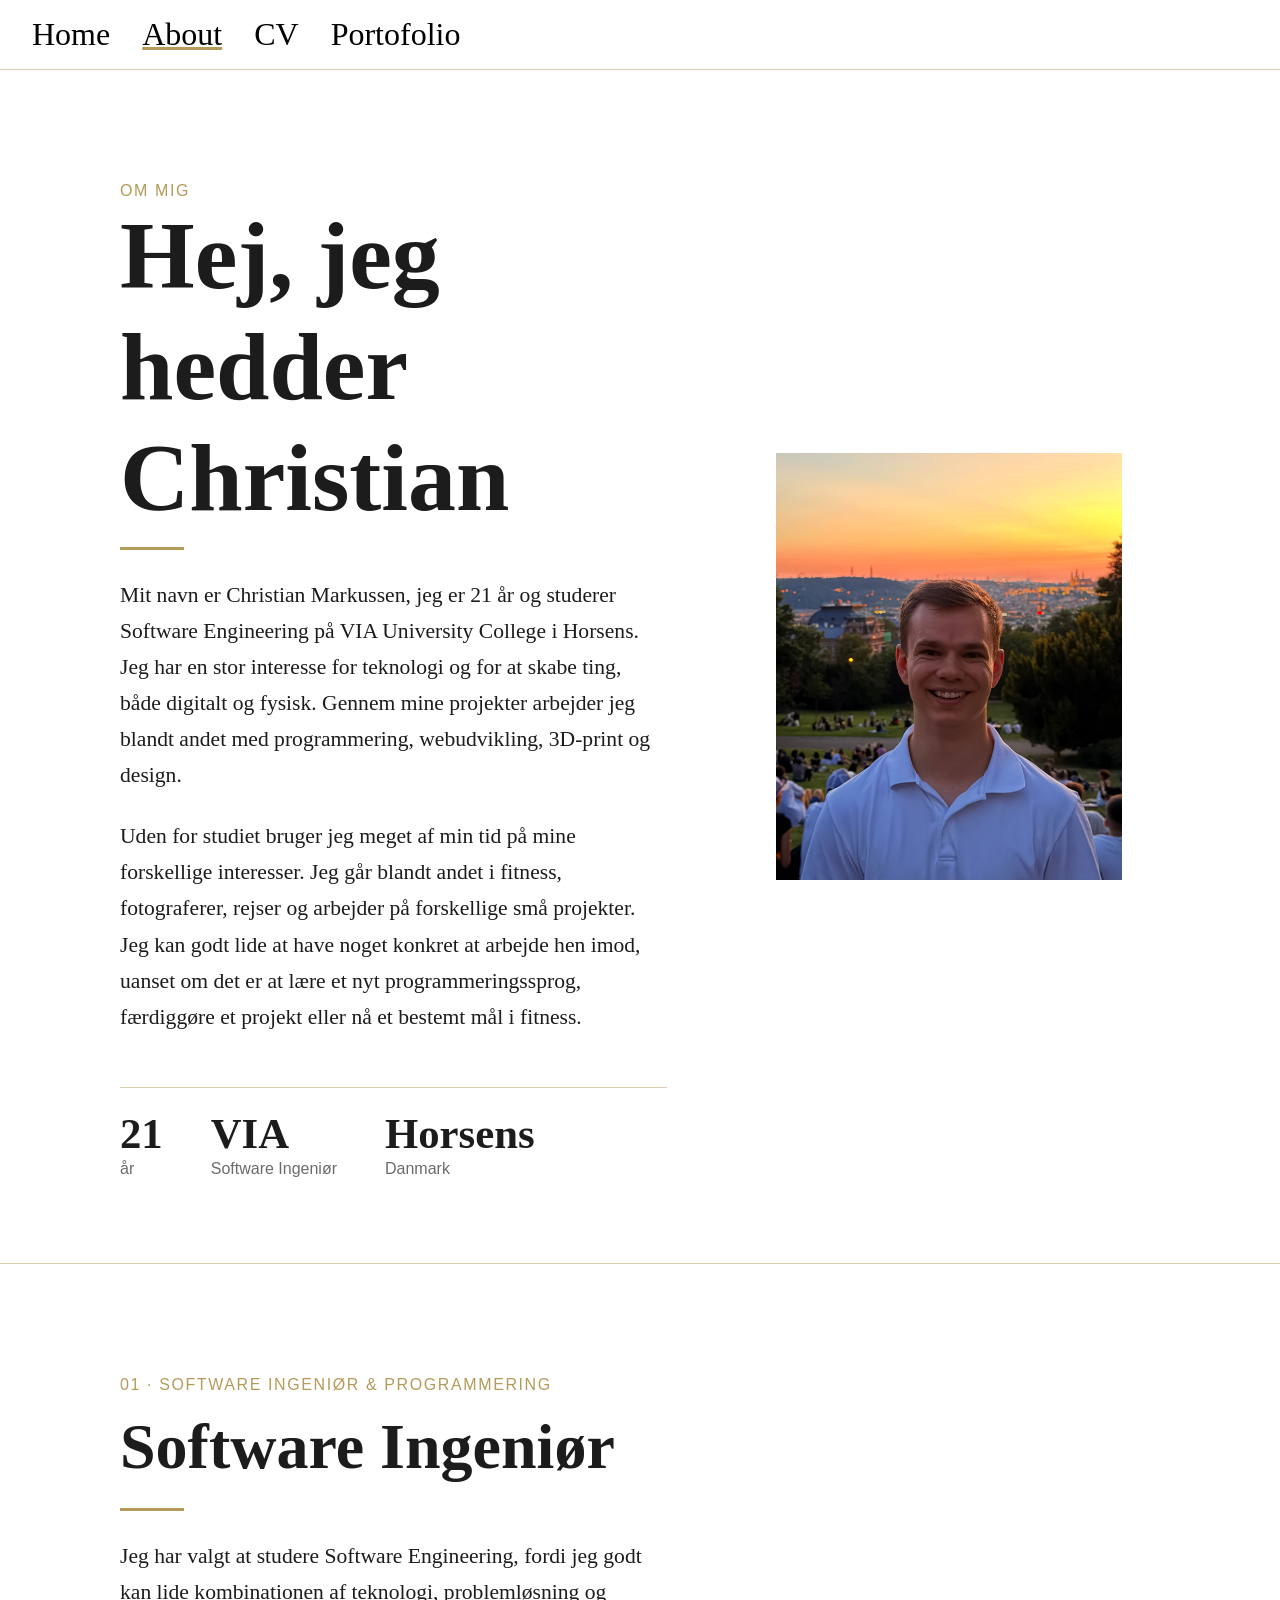
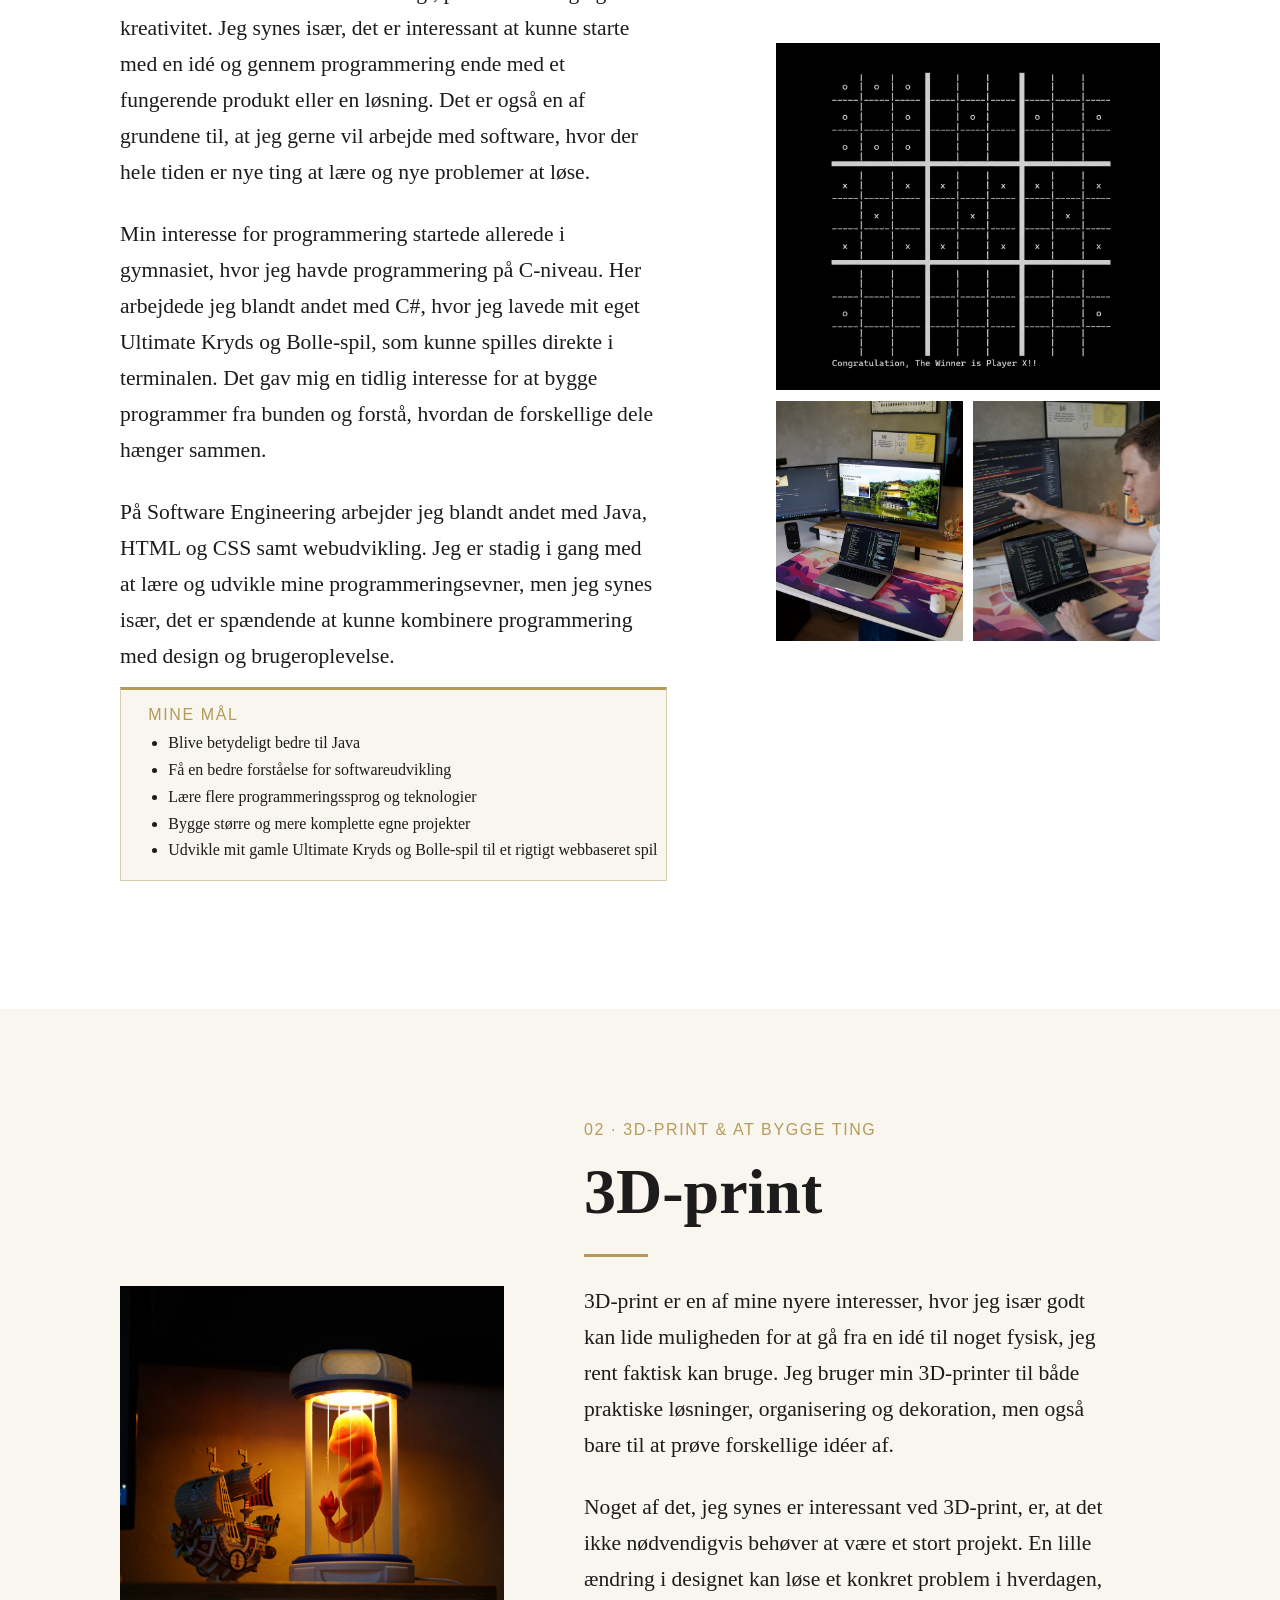
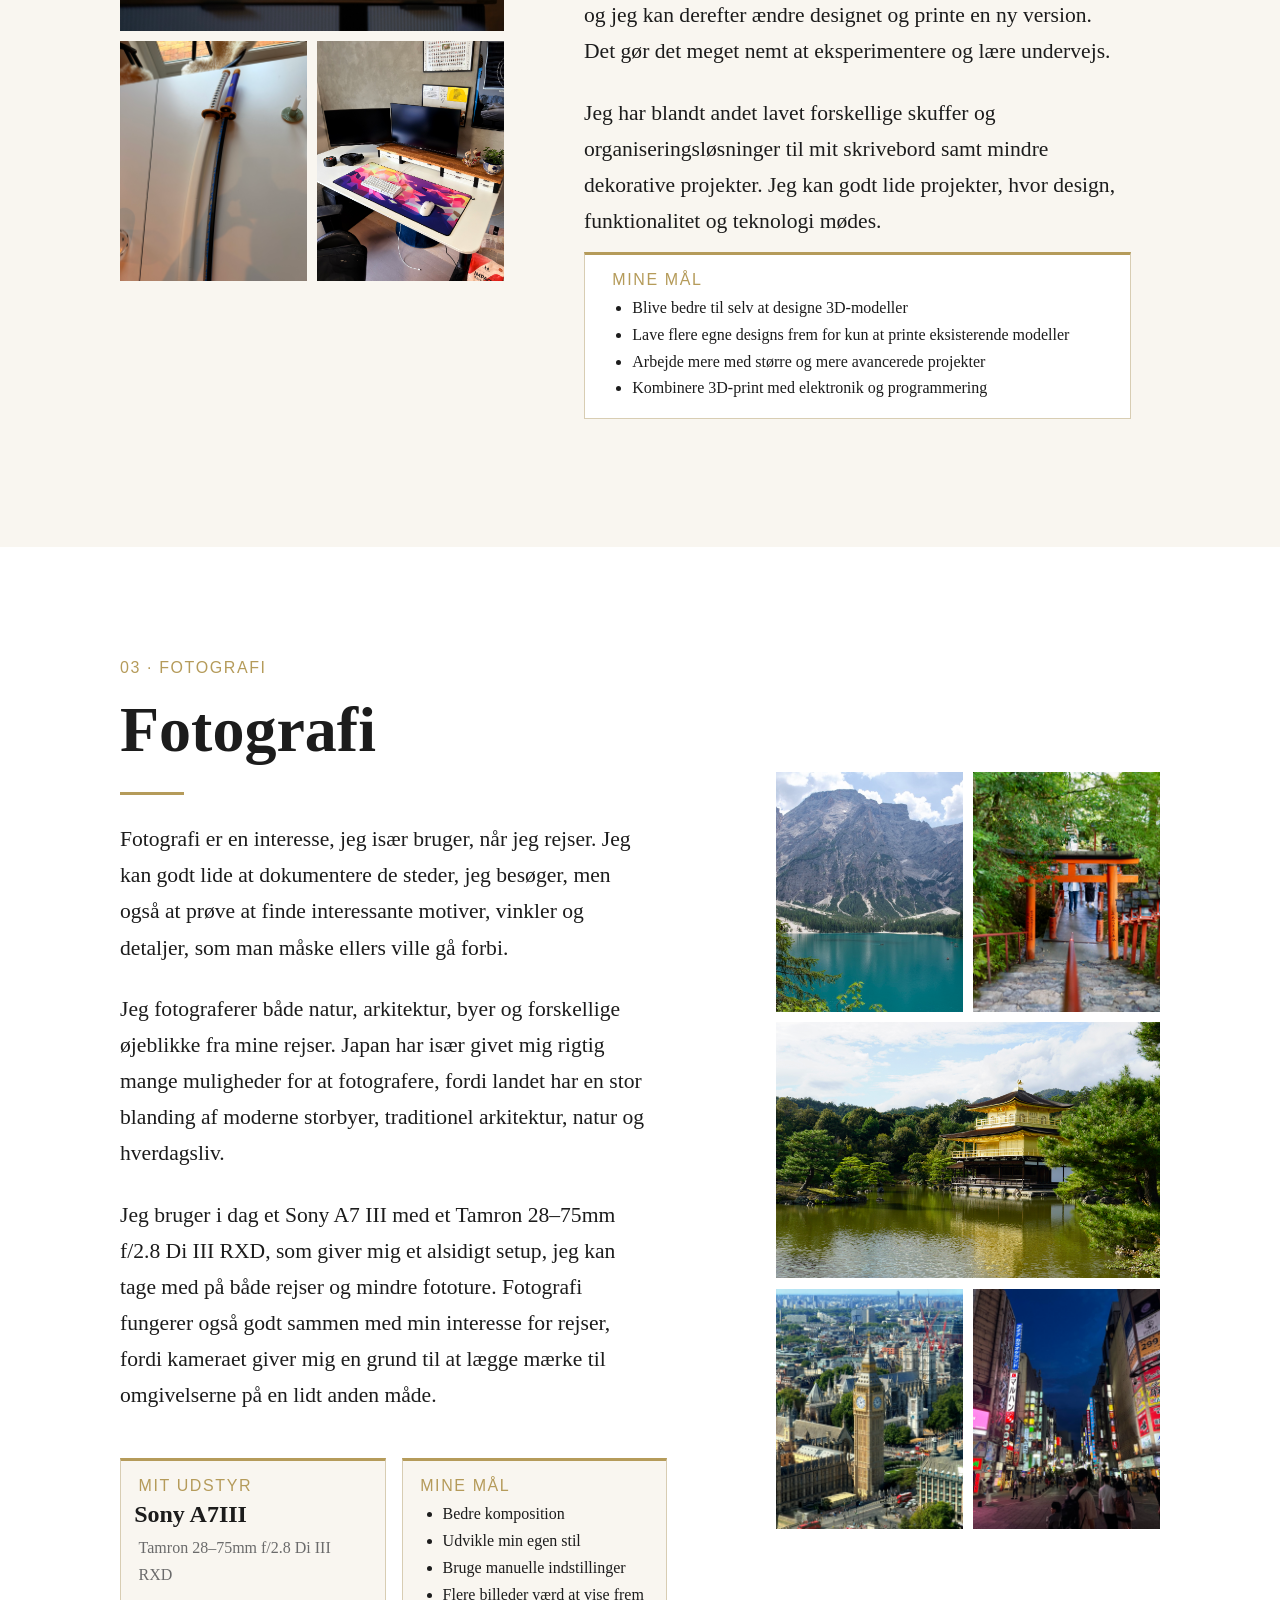
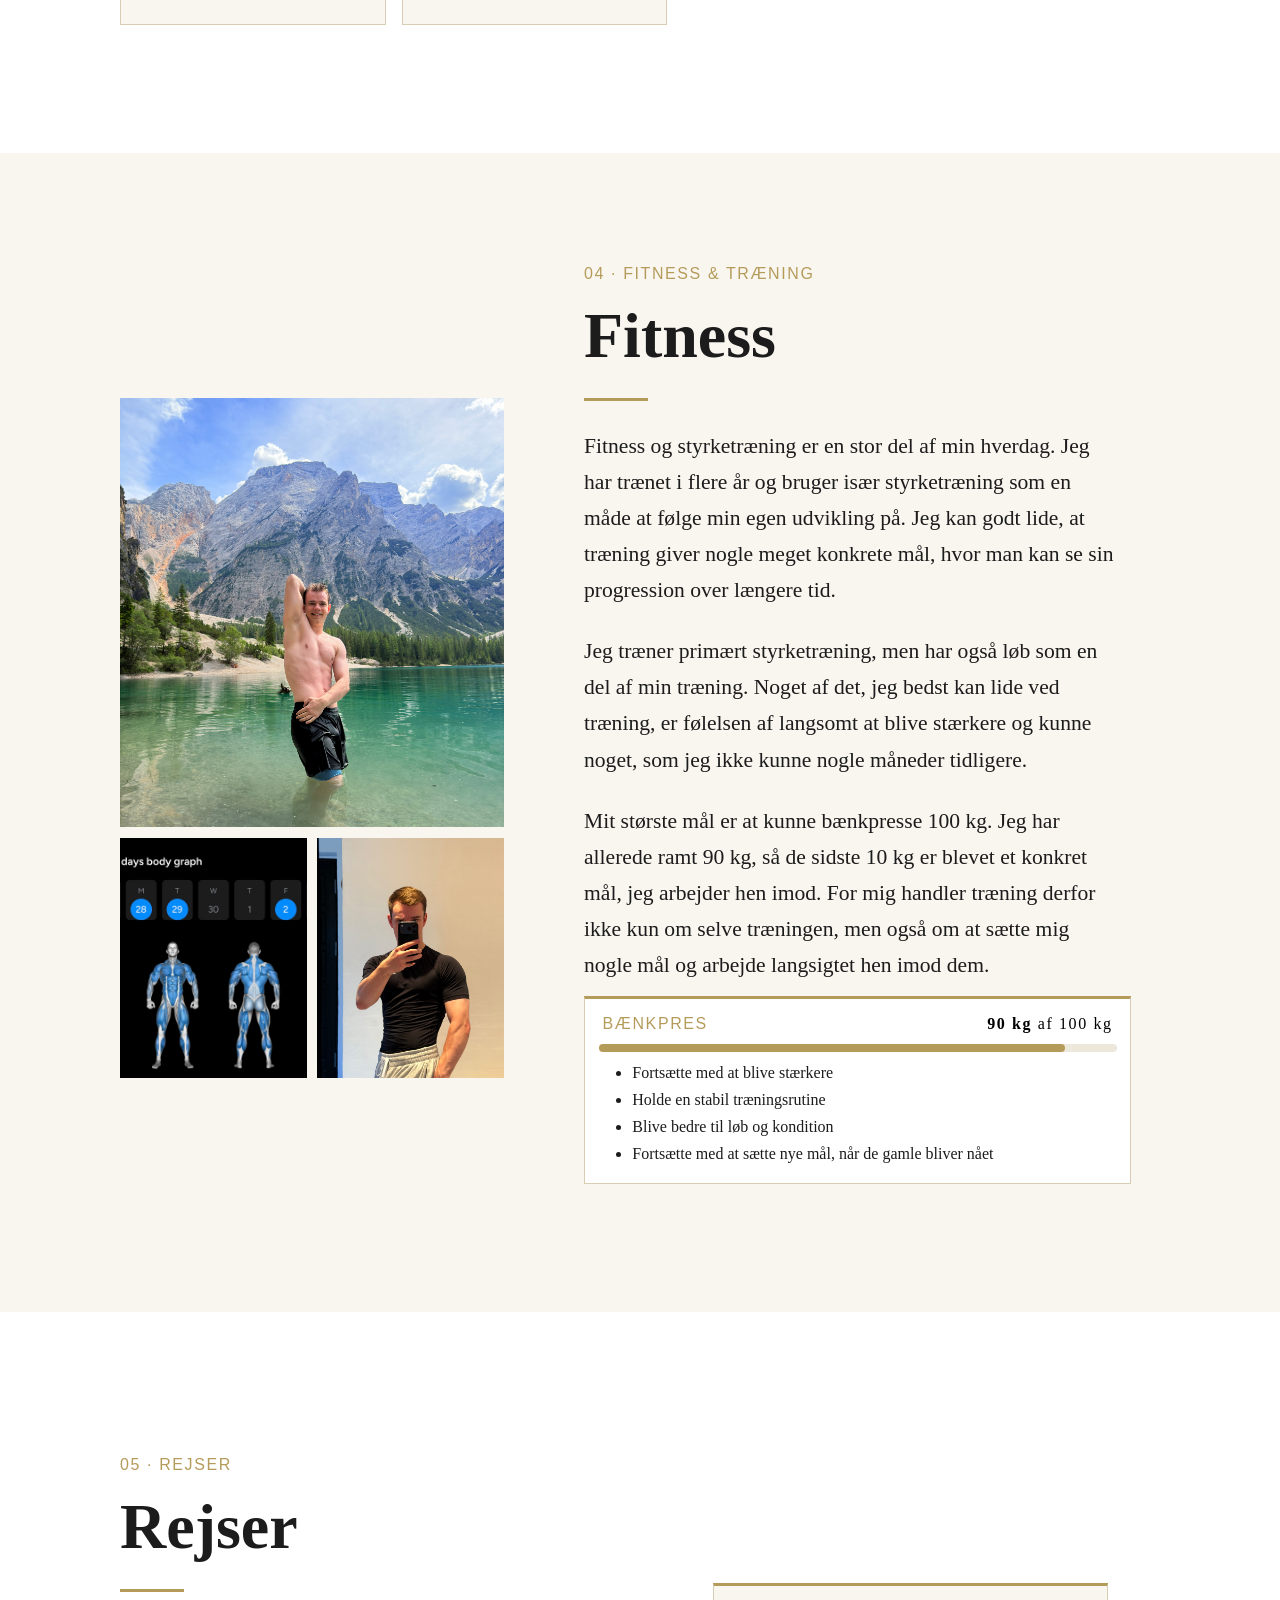
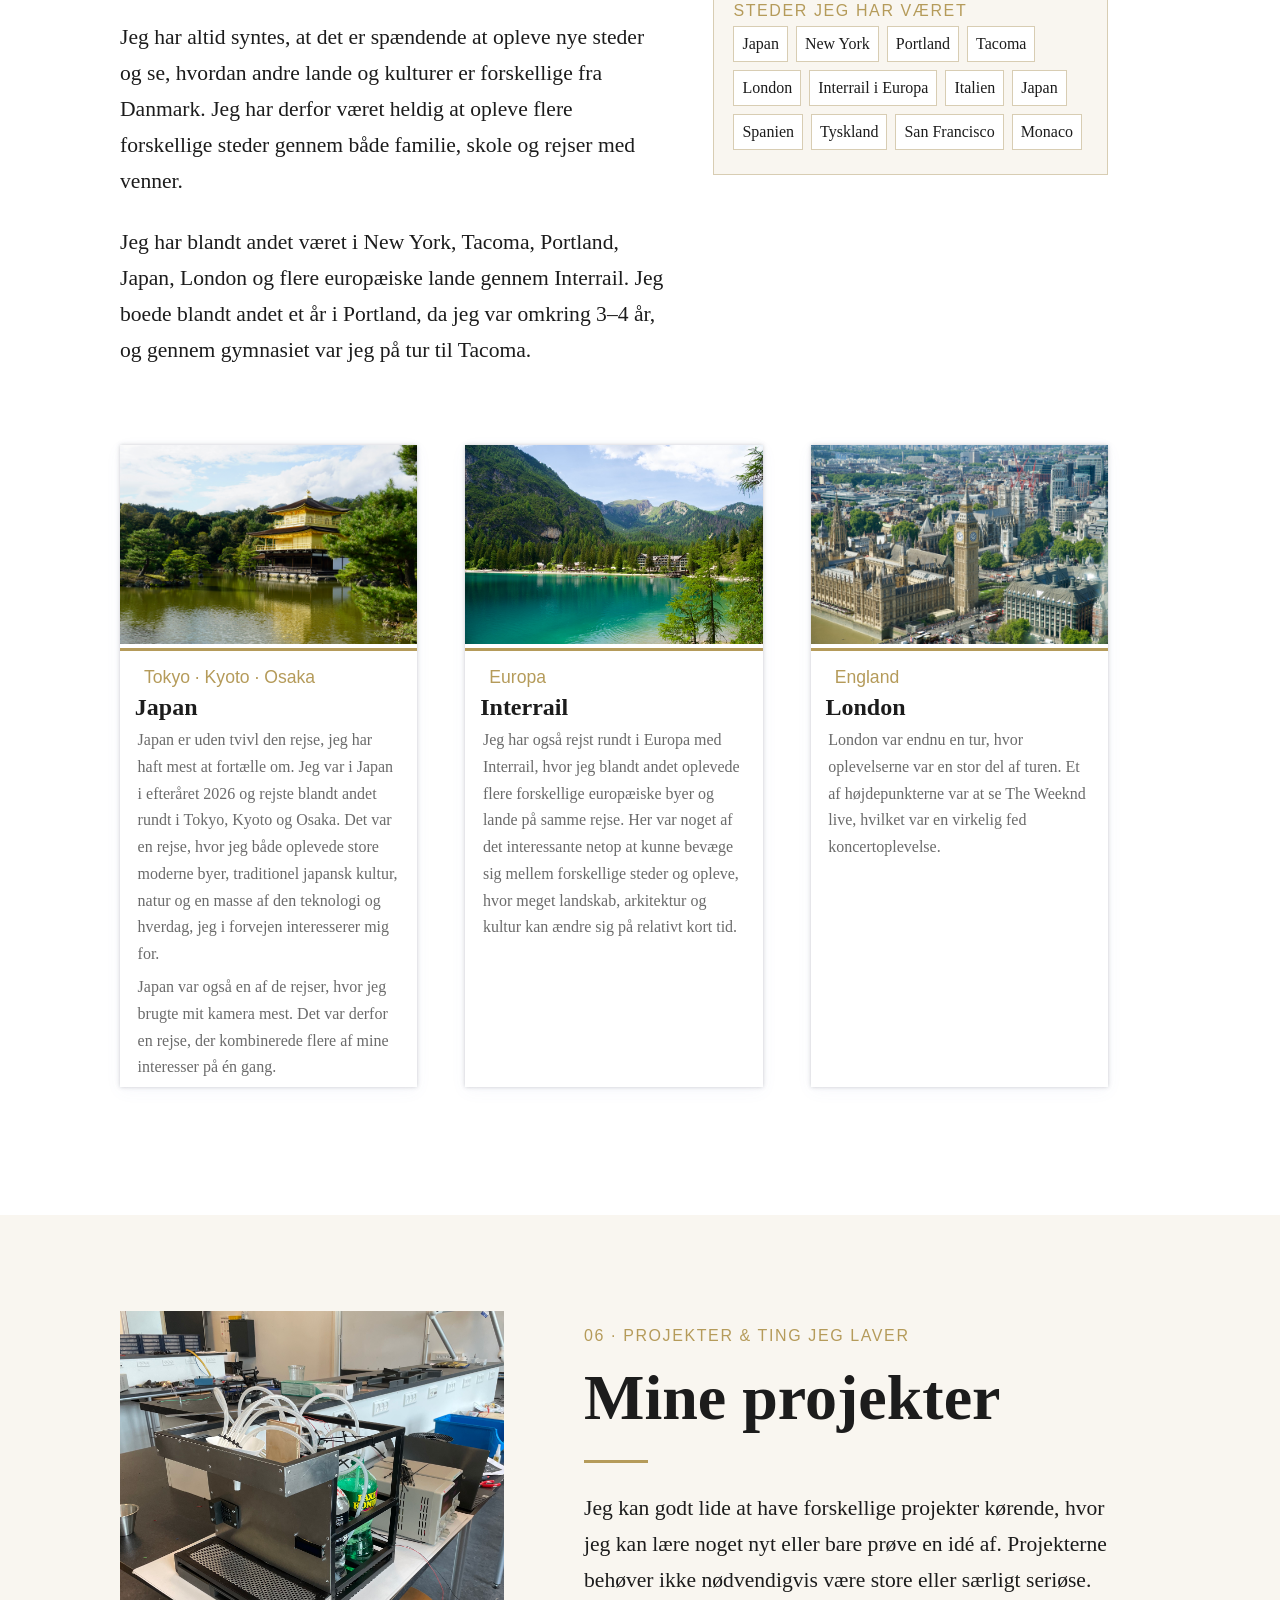
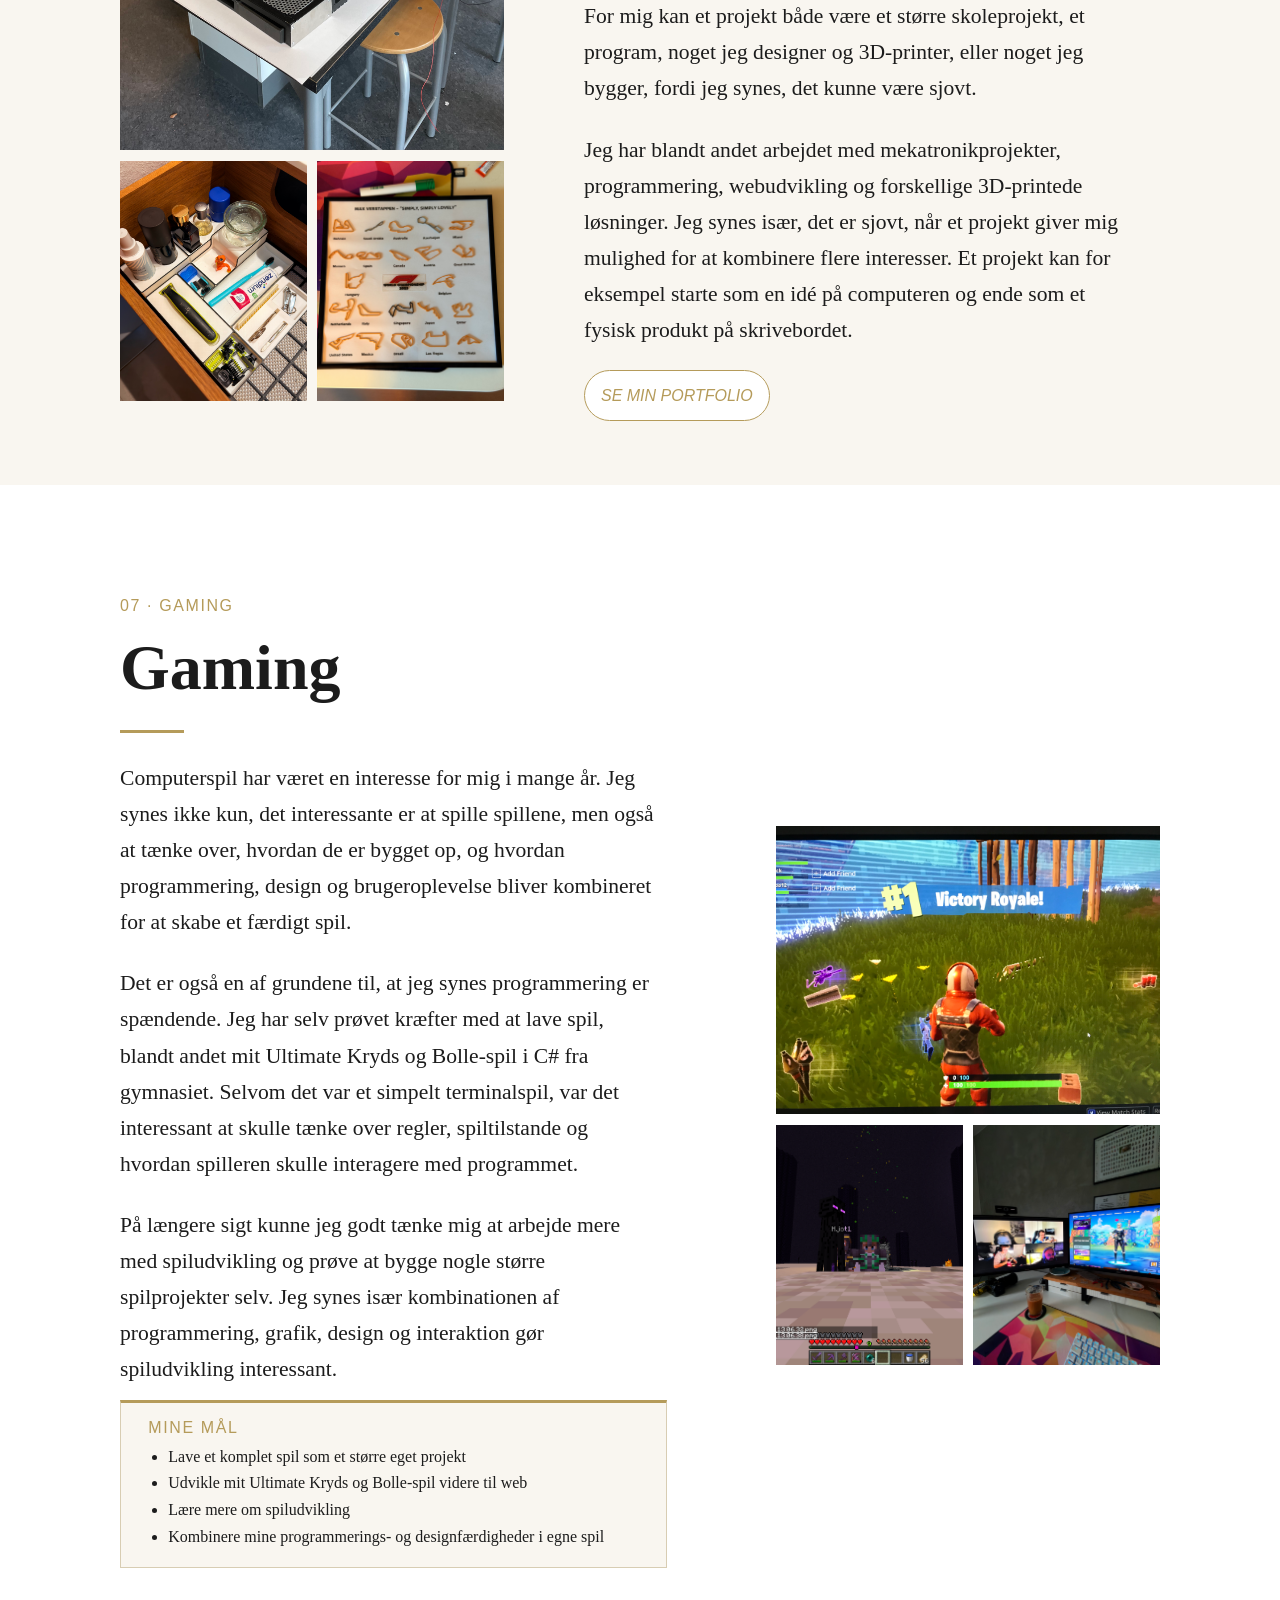
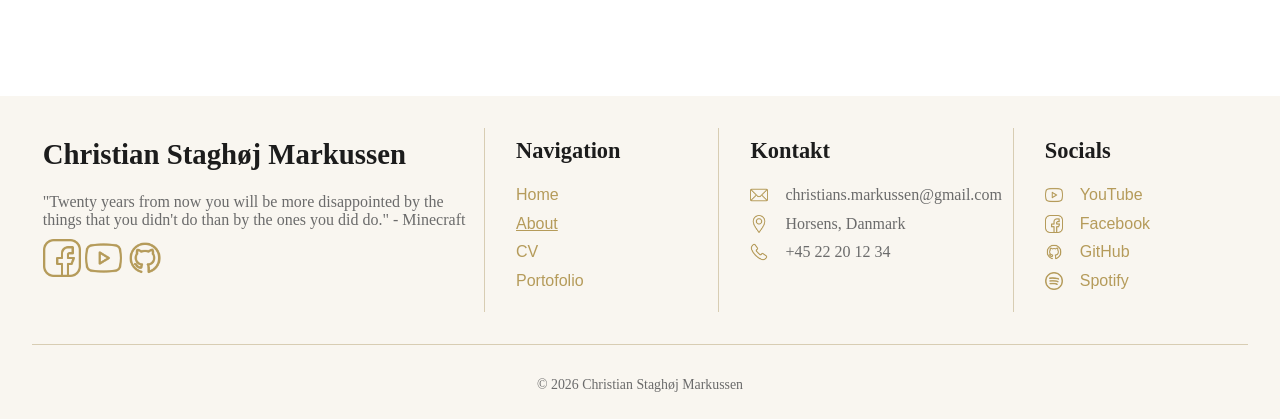
==== commit dcf6216f: "Small fixez hopefully" ====
--- a/about.html
+++ b/about.html
@@ -330,7 +330,7 @@
             </section>
             <div class="mine-mål">
               <h3>STEDER JEG HAR VÆRET</h3>
-              <div id="places">
+              <div class="places">
                 <div>Japan</div>
                 <div>New York</div>
                 <div>Portland</div>
@@ -354,7 +354,8 @@
                   src="Pictures/backgroundjapan.jpeg"
                   alt="Kinkaku-ji Temple i Kyoto"
                 />
-                <h3>Tokyo · Kyoto · Osaka</h3>
+                <h2 class="places-ancher">Tokyo · Kyoto · Osaka</h2>
+
                 <h1>Japan</h1>
                 <p>
                   Japan er uden tvivl den rejse, jeg har haft mest at fortælle
@@ -375,7 +376,7 @@
                   src="Pictures/interrail.jpeg"
                   alt="Lago Di Braies i Italien"
                 />
-                <h3>Europa</h3>
+                <h2 class="places-ancher">Europa</h2>
                 <h1>Interrail</h1>
                 <p>
                   Jeg har også rejst rundt i Europa med Interrail, hvor jeg
@@ -388,7 +389,7 @@
               </div>
               <div class="mine-mål">
                 <img src="Pictures/londonvand.jpeg" alt="London Eye" />
-                <h3>England</h3>
+                <h2 class="places-ancher">England</h2>
                 <h1>London</h1>
                 <p>
                   London var endnu en tur, hvor oplevelserne var en stor del af
--- a/style.css
+++ b/style.css
@@ -378,6 +378,7 @@
   color: var(--headline-color);
   max-width: 95%;
   margin-top: 2rem;
+  align-self: flex-start;
 }
 
 section h1 {
@@ -513,6 +514,7 @@
   border: 1px solid var(--border-color);
   border-top: 3px solid var(--ancher-color);
   margin-bottom: 3rem;
+  overflow-wrap: break-word;
 }
 
 .mine-mål li {
@@ -540,6 +542,17 @@
   padding: 1rem 1.1rem 0.4rem 1.1rem;
   max-width: 90%;
   margin: auto;
+}
+
+.places-ancher {
+  padding: 1rem 1.5rem 0.4rem 1.5rem;
+  max-width: 90%;
+  margin: auto;
+  font-size: 1.1rem;
+  font-weight: normal;
+  margin: 0;
+  font-family: "Helvetica Neue", Helvetica, Arial, sans-serif;
+  color: #b59b5a;
 }
 
 .mine-mål ul {
@@ -622,6 +635,10 @@
   border-top: 3px solid var(--ancher-color);
 }
 
+#rejser h2 {
+  border-top: 3px solid var(--ancher-color);
+}
+
 .mine-mål img {
   max-width: 100%;
   max-height: 20rem;
@@ -639,7 +656,7 @@
   align-self: center;
 }
 
-#places {
+.places {
   display: flex;
   flex-wrap: wrap;
   gap: 8px;
@@ -648,7 +665,7 @@
   padding-bottom: 1.5rem;
 }
 
-#places div {
+.places div {
   justify-content: center;
   padding: 8px;
   border: 1px solid var(--border-color);
@@ -687,6 +704,92 @@
   background-color: #b59b5a;
 }
 
+.cv {
+  display: grid;
+  grid-template-columns: 2fr 4fr;
+  gap: 5px;
+  margin: auto;
+  padding: 5%;
+}
+
+#cv {
+  grid-template-columns: 1fr;
+  align-self: flex-start;
+}
+
+#cv .mine-mål {
+  flex-grow: 1;
+}
+
+.cv img {
+  object-fit: contain;
+  max-height: max-content;
+  max-width: 100%;
+}
+
+.cv .mine-mål {
+  background-color: var(--background-color);
+}
+
+.cv h1 {
+  font-size: 2rem;
+  word-break: break-word;
+}
+
+#cv-title {
+  font-size: 4.67rem;
+}
+
+.headline {
+  padding: 1rem;
+  padding-left: 0;
+  border-bottom: 1px solid var(--border-color);
+}
+
+.cv h2 {
+  font-size: 1rem;
+  font-style: italic;
+  font-family: "Helvetica Neue", Helvetica, Arial, sans-serif;
+  font-weight: normal;
+  margin: 0;
+  color: var(--subtext-color);
+}
+
+.cv p {
+  color: var(--headline-color);
+}
+
+.cv-container {
+  display: flex;
+  flex-direction: column;
+  max-width: 100%;
+  margin-top: 3.5rem;
+  margin-bottom: 3rem;
+}
+
+.cv-erfaringer {
+  display: grid;
+  grid-template-columns: 1fr 4fr;
+  margin: 2rem;
+  margin-bottom: 0;
+  margin-left: 0;
+  padding-bottom: 1rem;
+  gap: 10px;
+}
+
+.cv-container > * {
+  border-bottom: 1px solid var(--border-color);
+}
+
+.about-images h1 {
+  margin-top: 0.5rem;
+  margin-bottom: 0.5rem;
+}
+
+.skub {
+  margin-top: 1.5rem;
+}
+
 /*Media Queries - Media Queries - Media Queries*/
 
 @media (width>1400px) {
@@ -695,6 +798,17 @@
   }
   .introtext img {
     max-width: 38%;
+  }
+}
+
+@media (max-width: 1400px) {
+  .cv {
+    grid-template-columns: 1fr;
+    margin: auto;
+  }
+
+  #cv {
+    padding: 0;
   }
 }
 
@@ -739,7 +853,7 @@
   }
 
   .text-right {
-    grid-template-columns: 1fr;
+    grid-template-columns: 1fr !important;
     height: auto;
   }
 
@@ -855,6 +969,23 @@
   .smol-line {
     margin: auto;
   }
+
+  .cv-erfaringer {
+    grid-template-columns: 1fr;
+  }
+
+  .cv-erfaringer li {
+    list-style: none;
+  }
+
+  .skub {
+    display: grid;
+    grid-template-areas:
+      "p1"
+      "p2"
+      "p3"
+      "p4";
+  }
 }
 
 @media (max-width: 400px) {
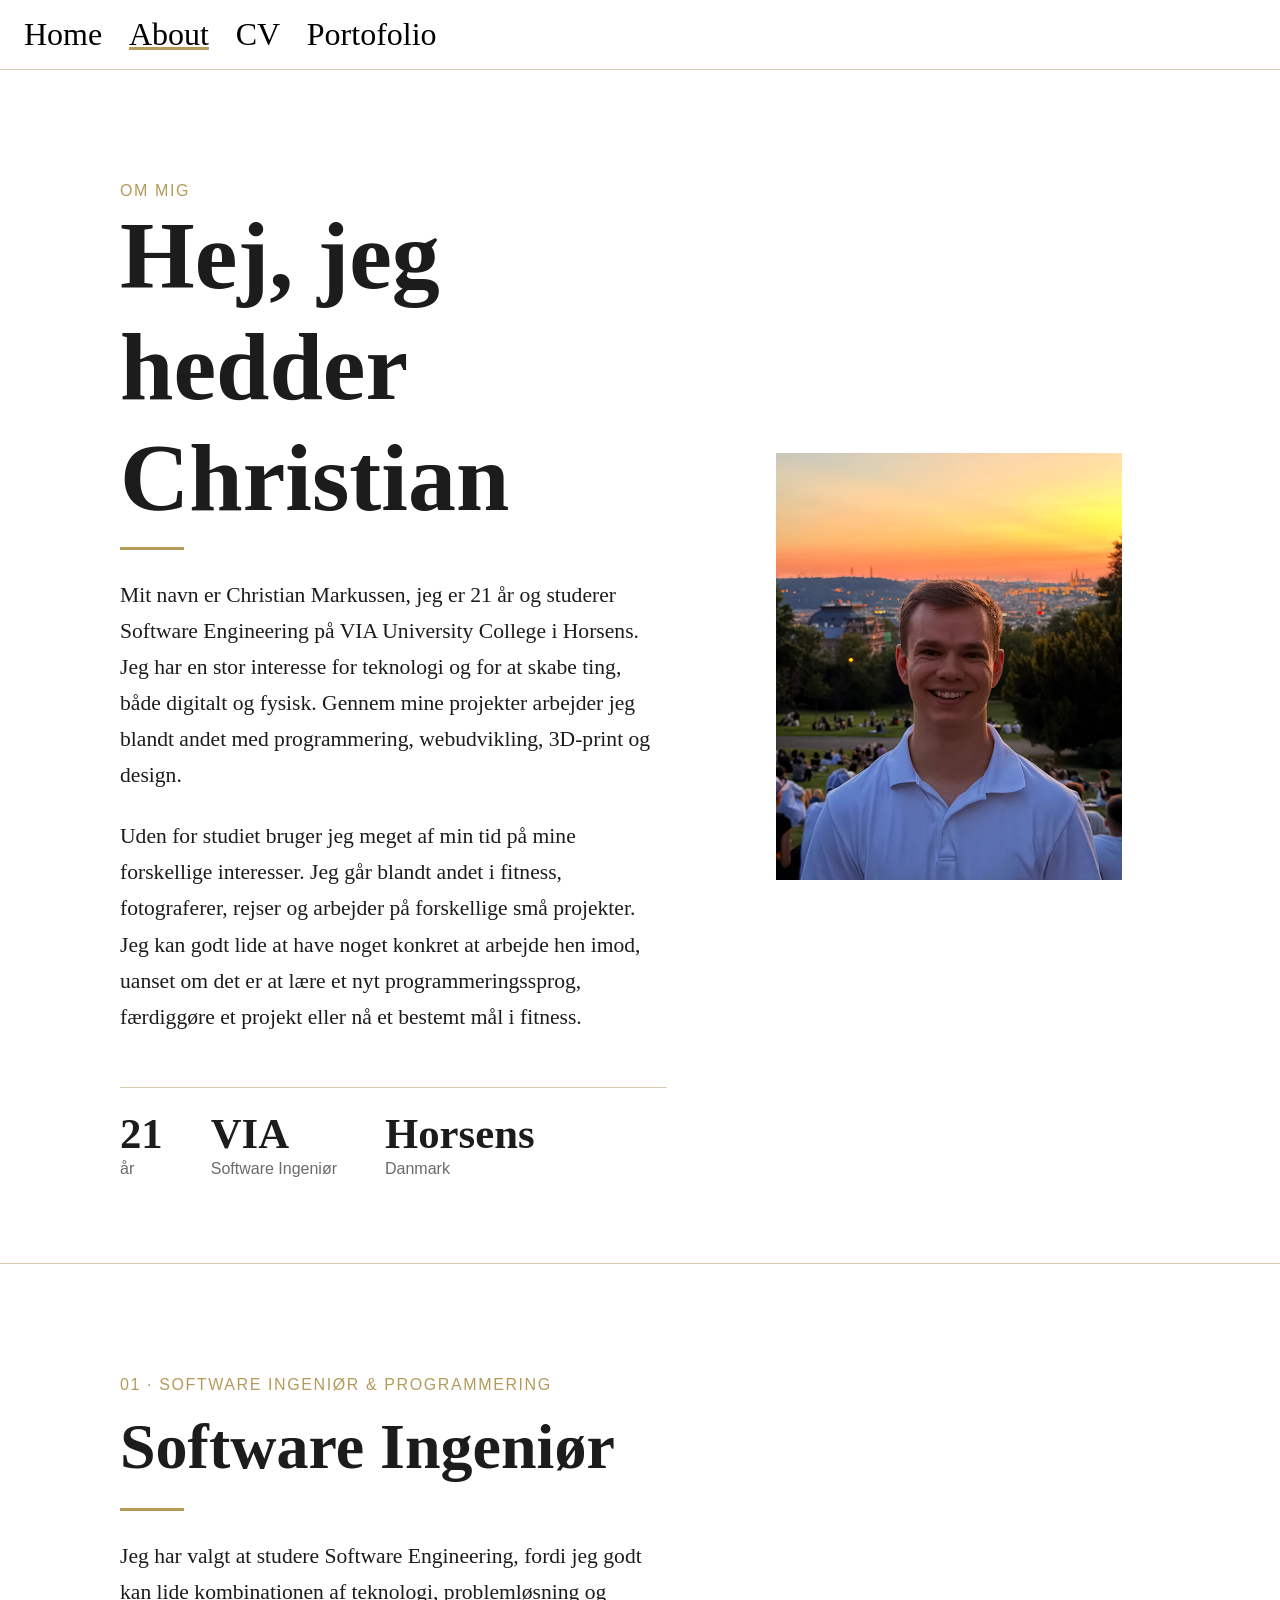
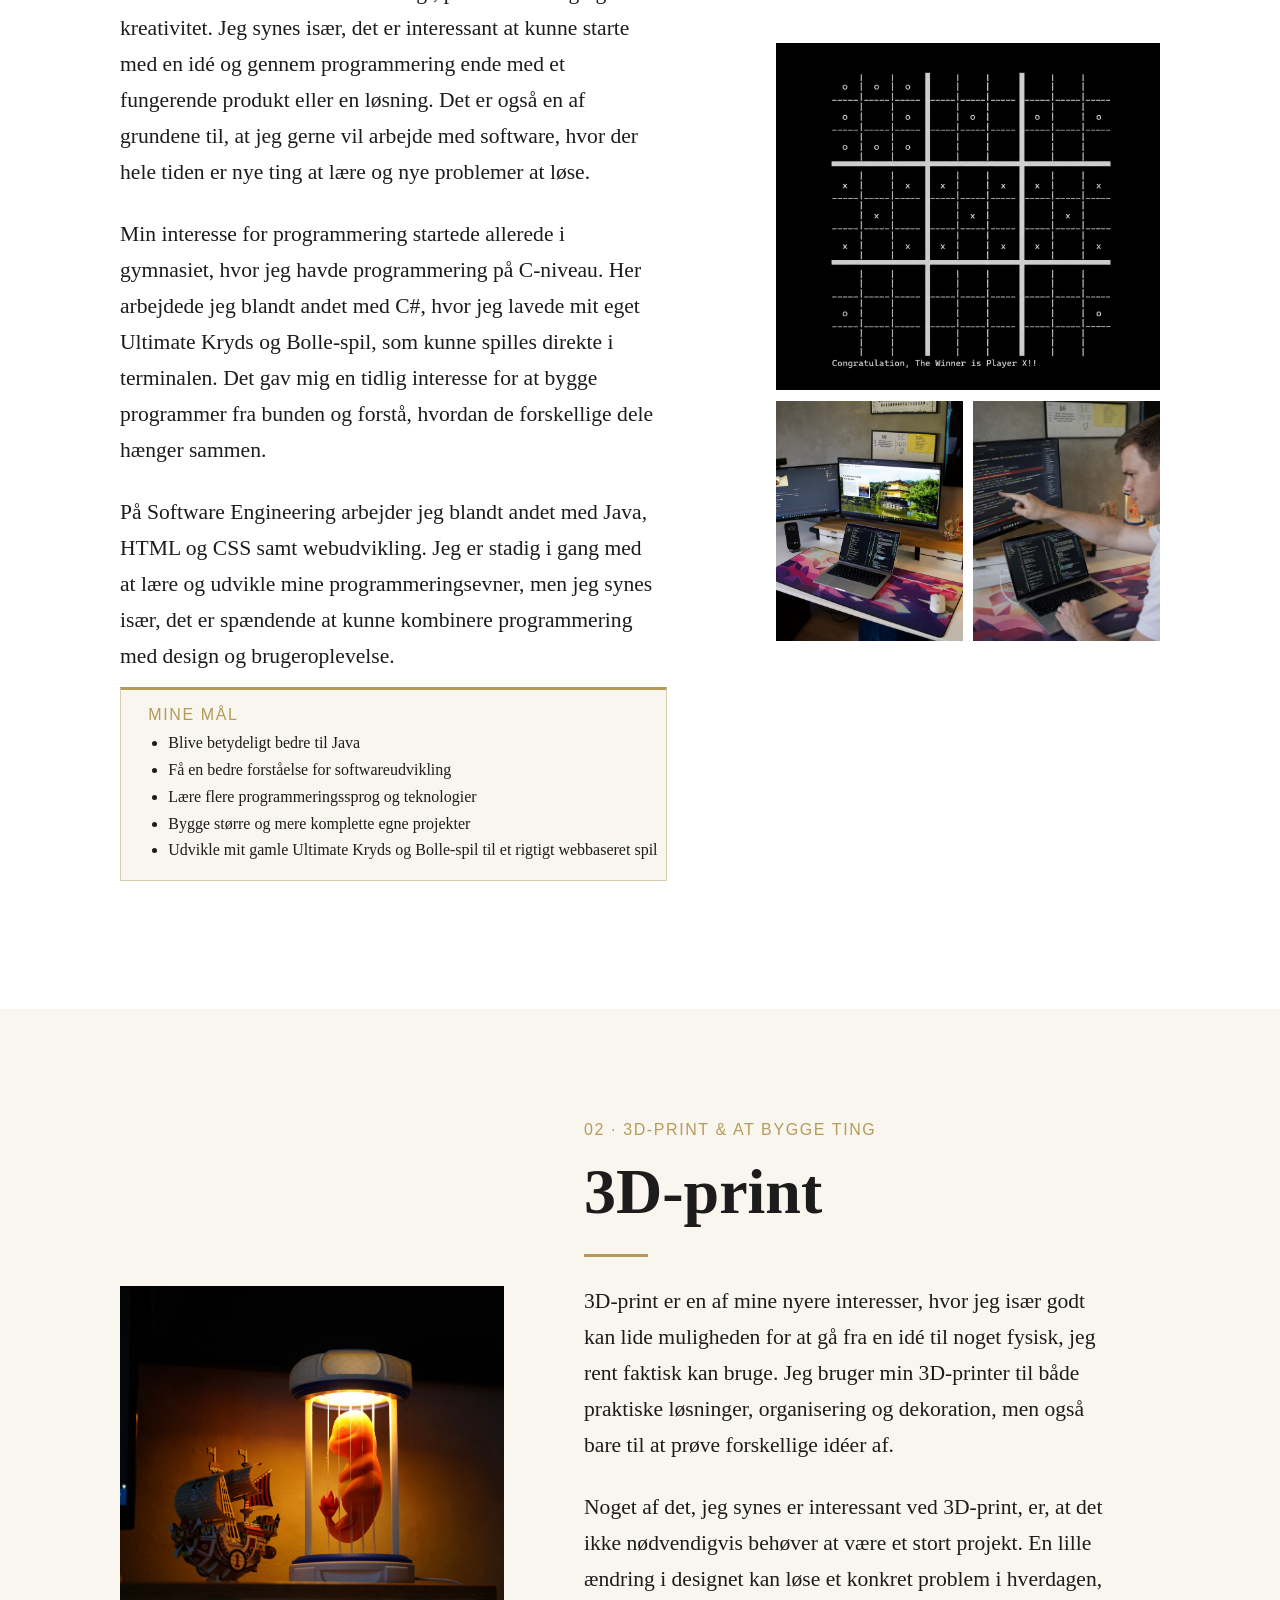
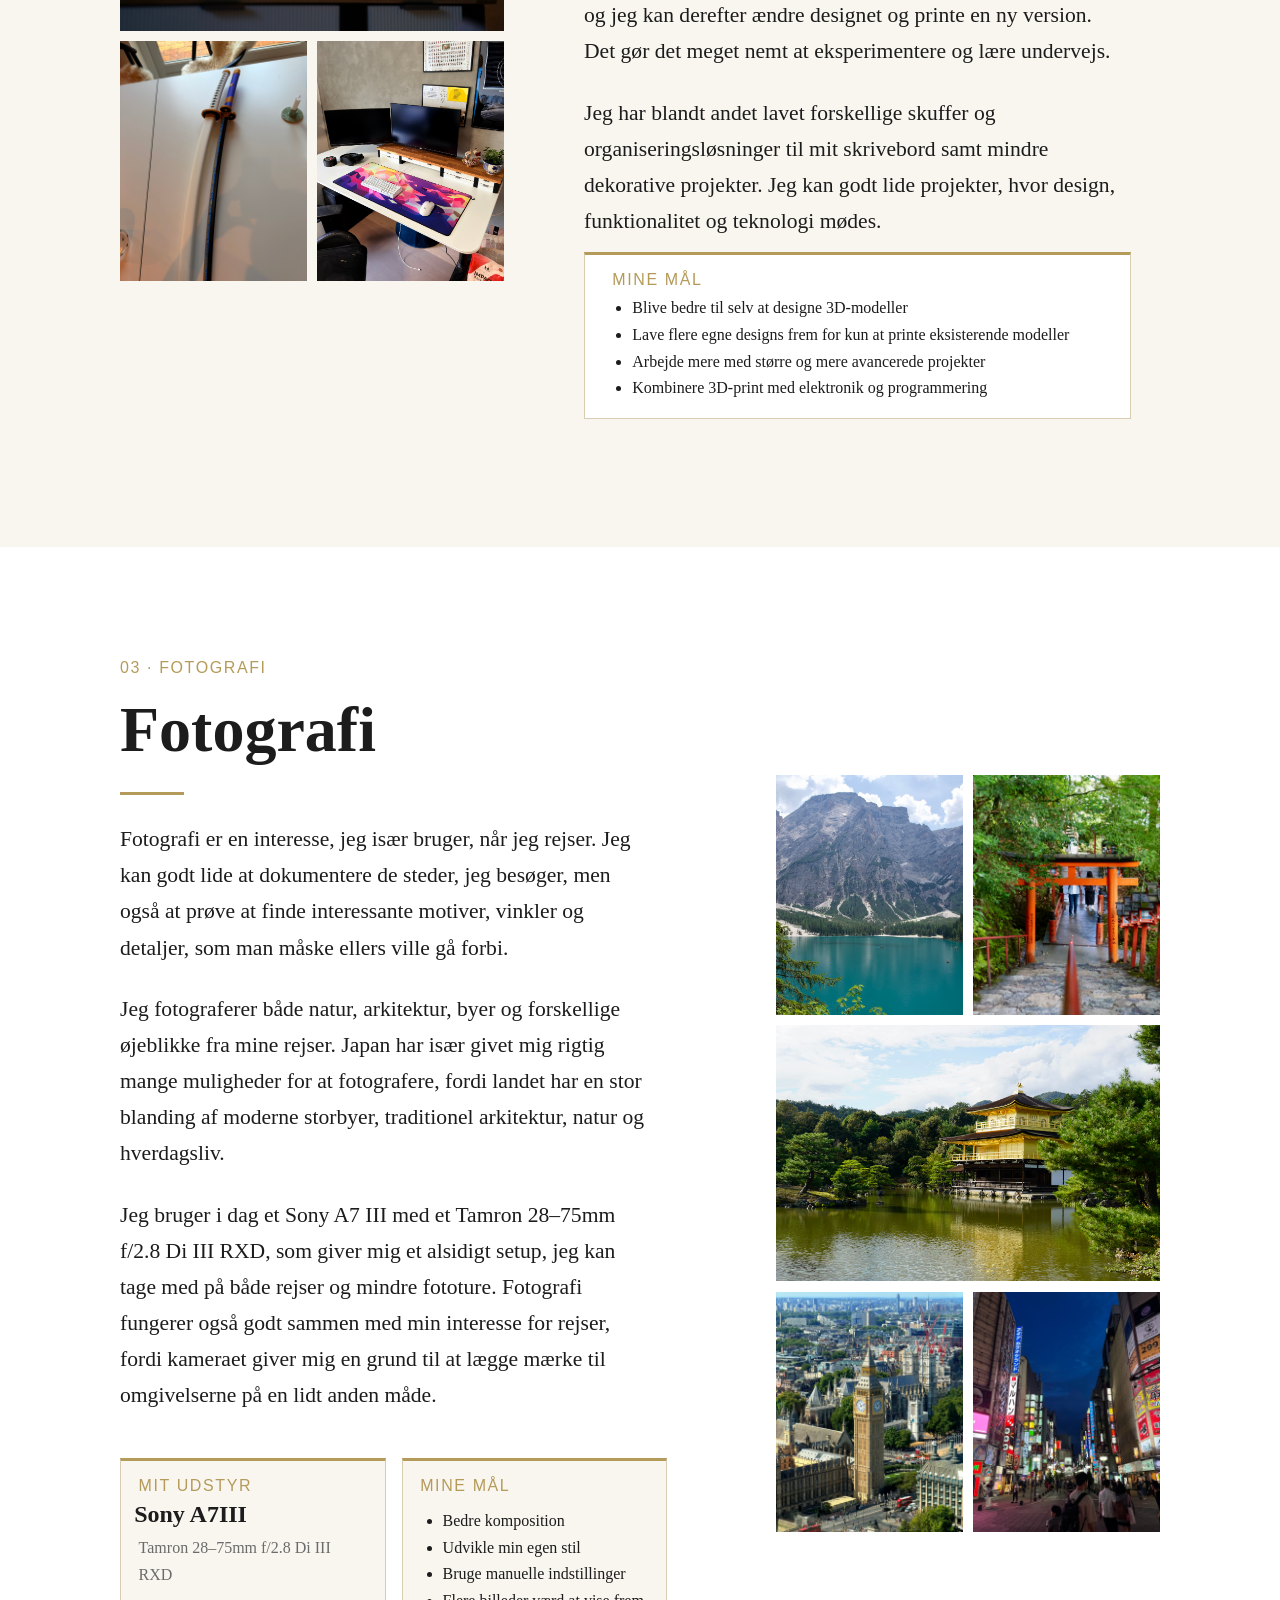
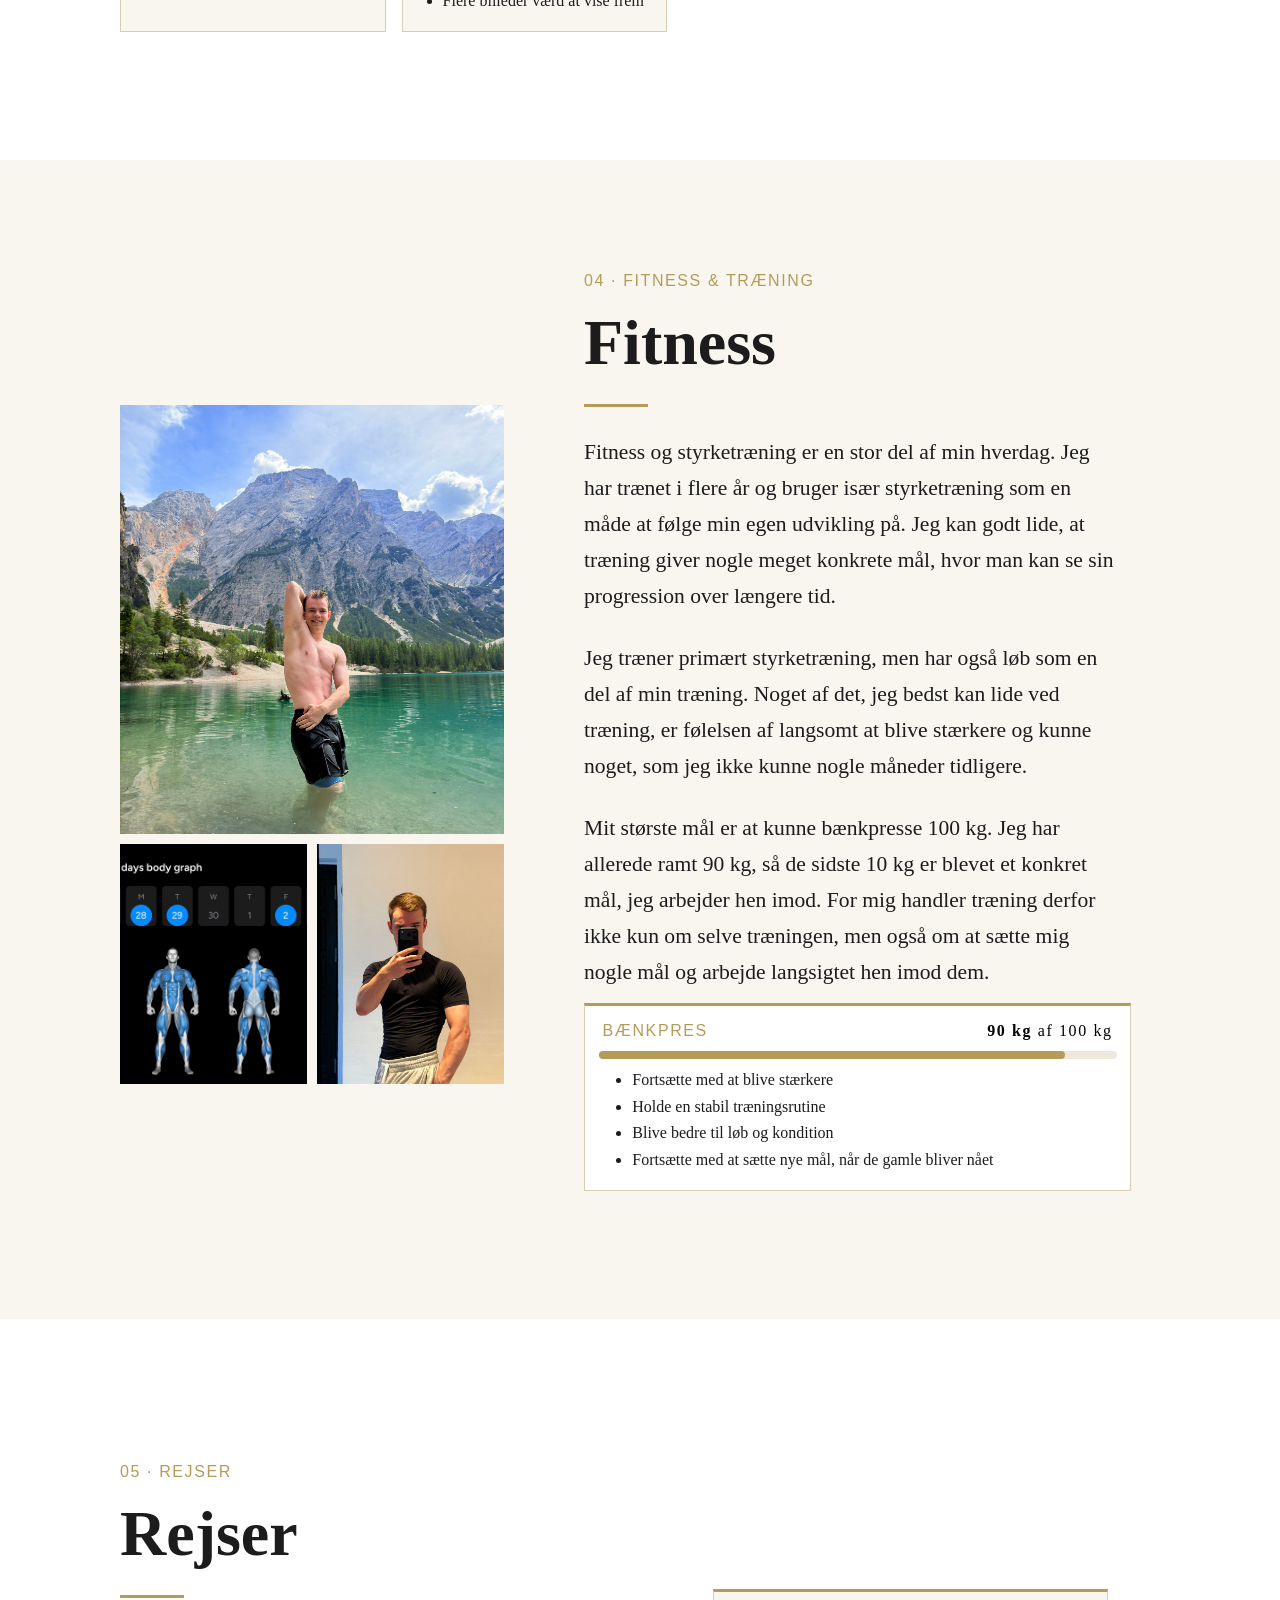
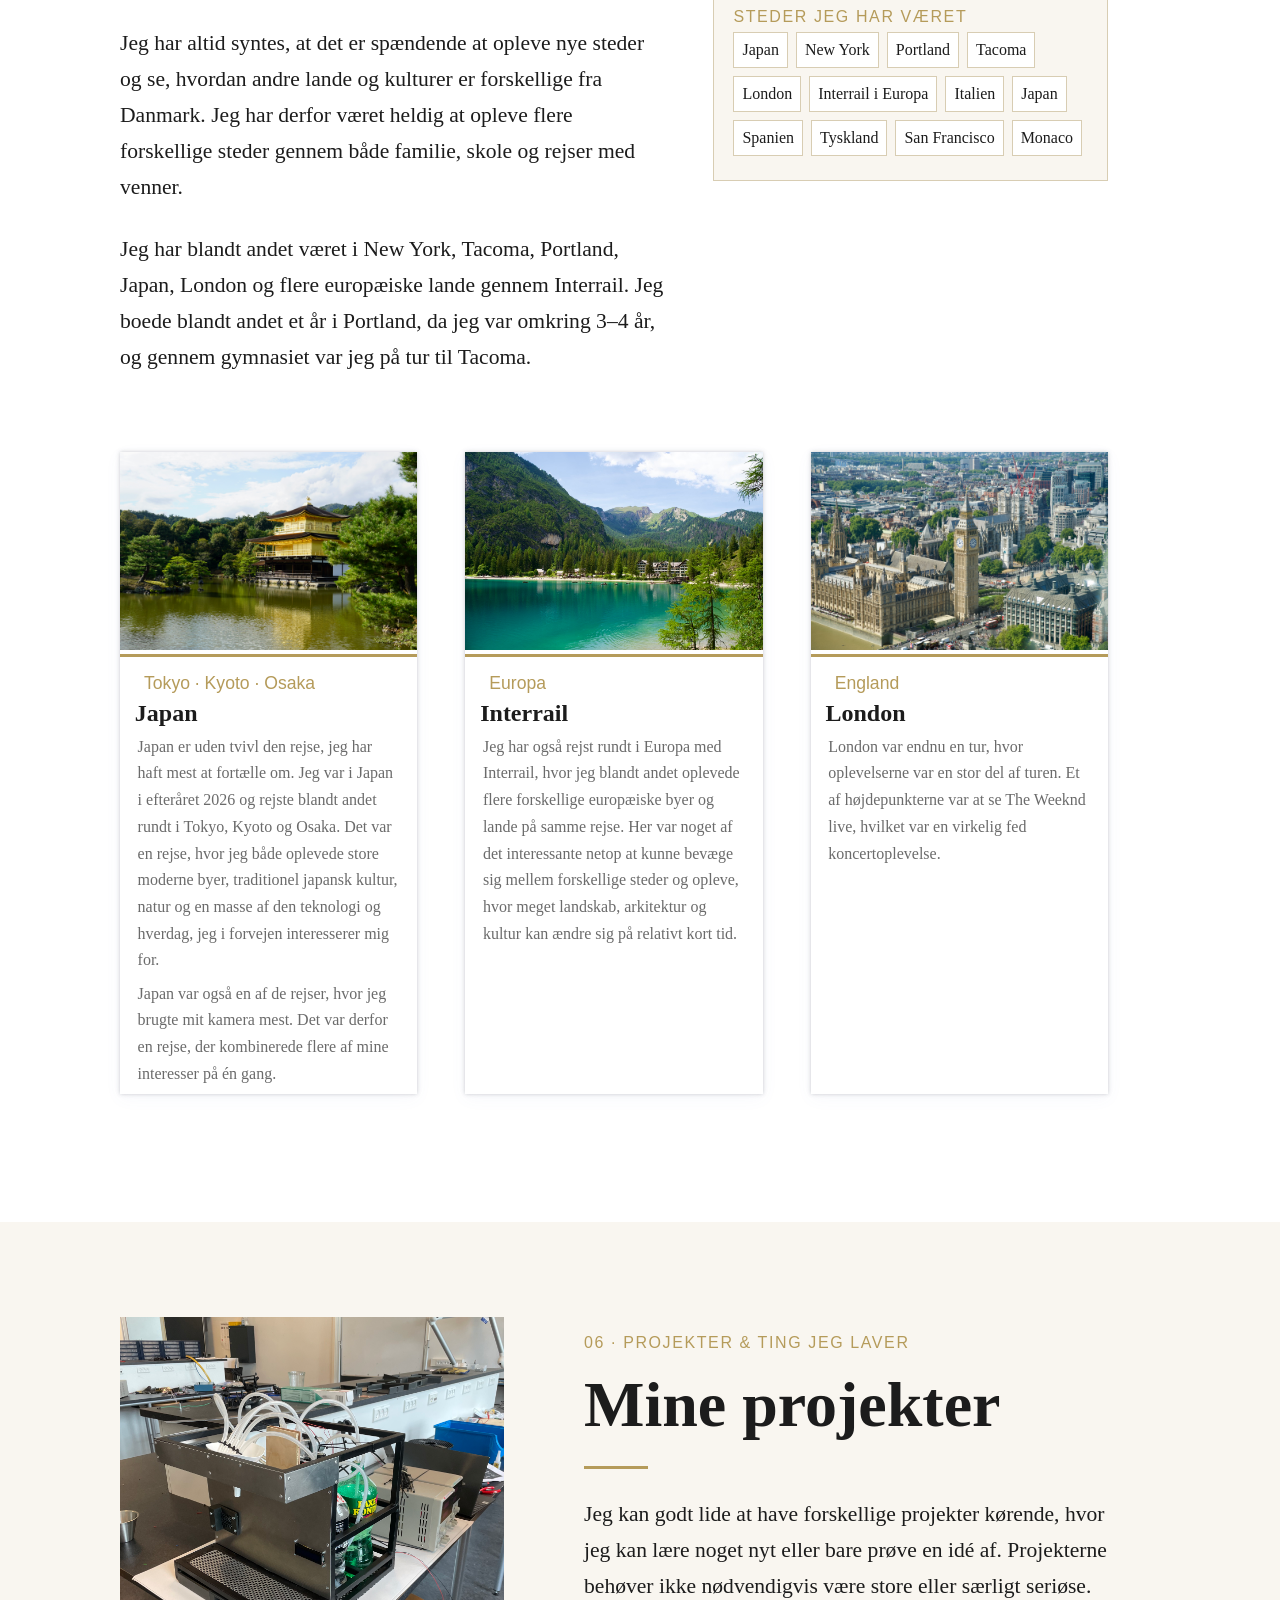
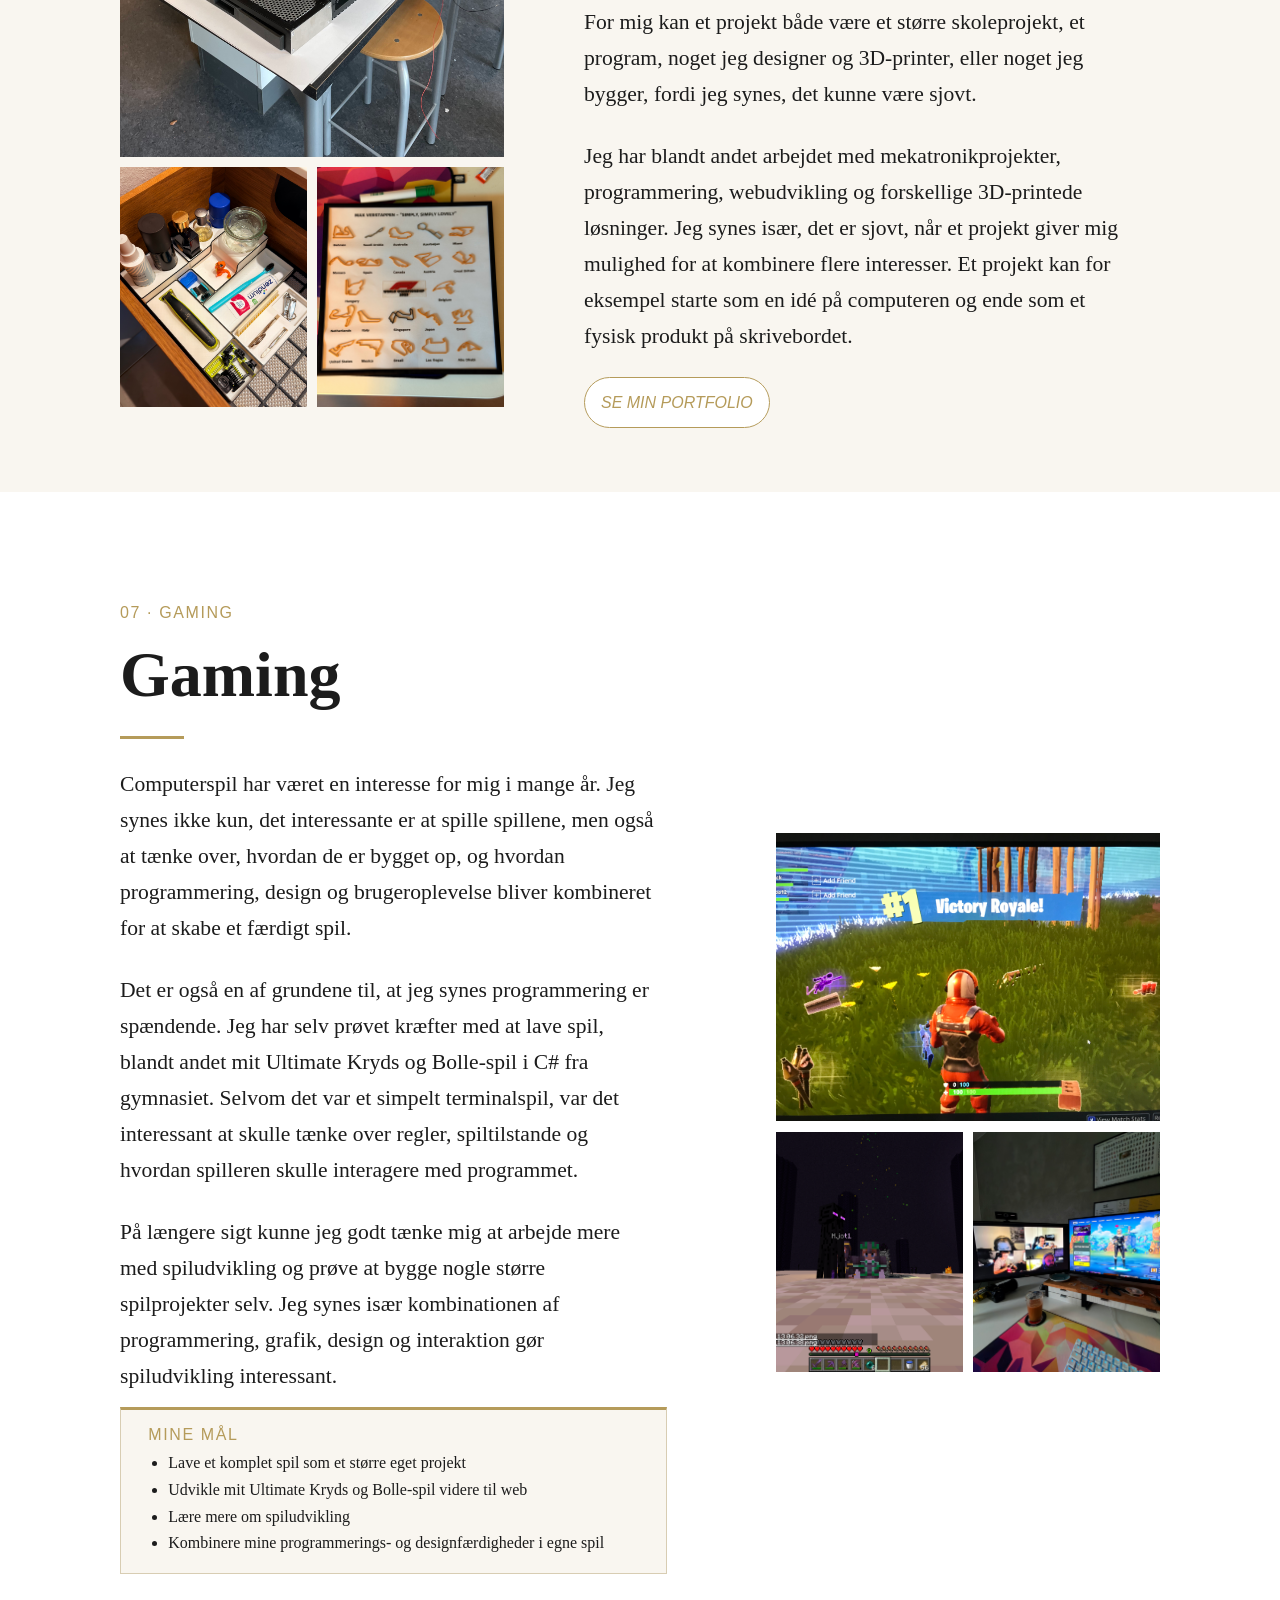
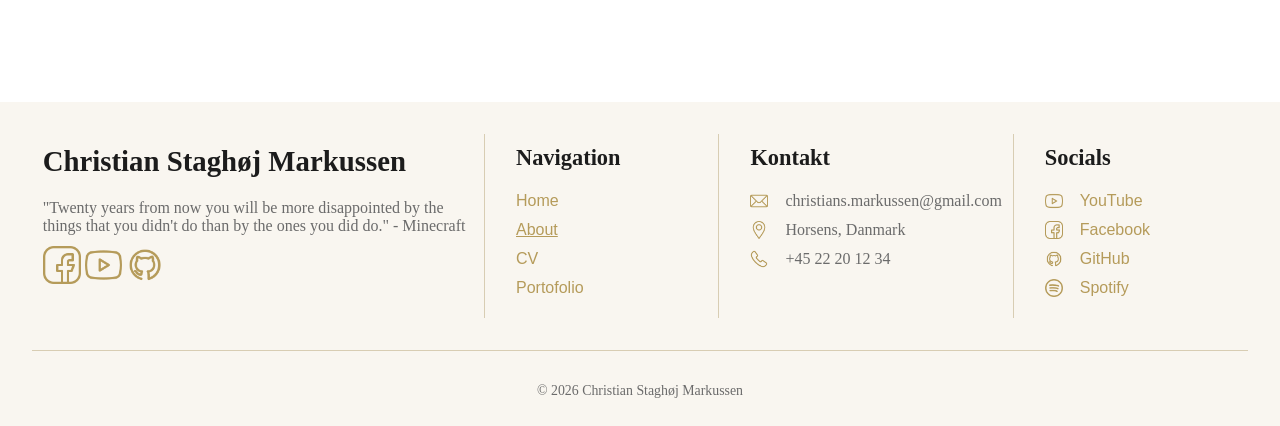
==== commit 7f0eb289: "Hopefully last fix" ====
--- a/about.html
+++ b/about.html
@@ -212,6 +212,7 @@
               </div>
               <div class="mine-mål">
                 <h3>MINE MÅL</h3>
+                <h1></h1>
                 <ul>
                   <li>Bedre komposition</li>
                   <li>Udvikle min egen stil</li>
@@ -422,6 +423,7 @@
           <section>
             <h3>06 · PROJEKTER & TING JEG LAVER</h3>
             <h2>Mine projekter</h2>
+            <h1></h1>
             <div class="smol-line"></div>
             <p>
               Jeg kan godt lide at have forskellige projekter kørende, hvor jeg
--- a/style.css
+++ b/style.css
@@ -50,12 +50,13 @@
   list-style: none;
   font-size: 2rem;
   margin: 0rem;
+  gap: 0.67rem;
 }
 
 nav a {
   text-decoration: none;
   color: rgb(0, 0, 0);
-  padding: 1rem;
+  padding: 0.5rem;
   border-radius: 20px;
 }
 
